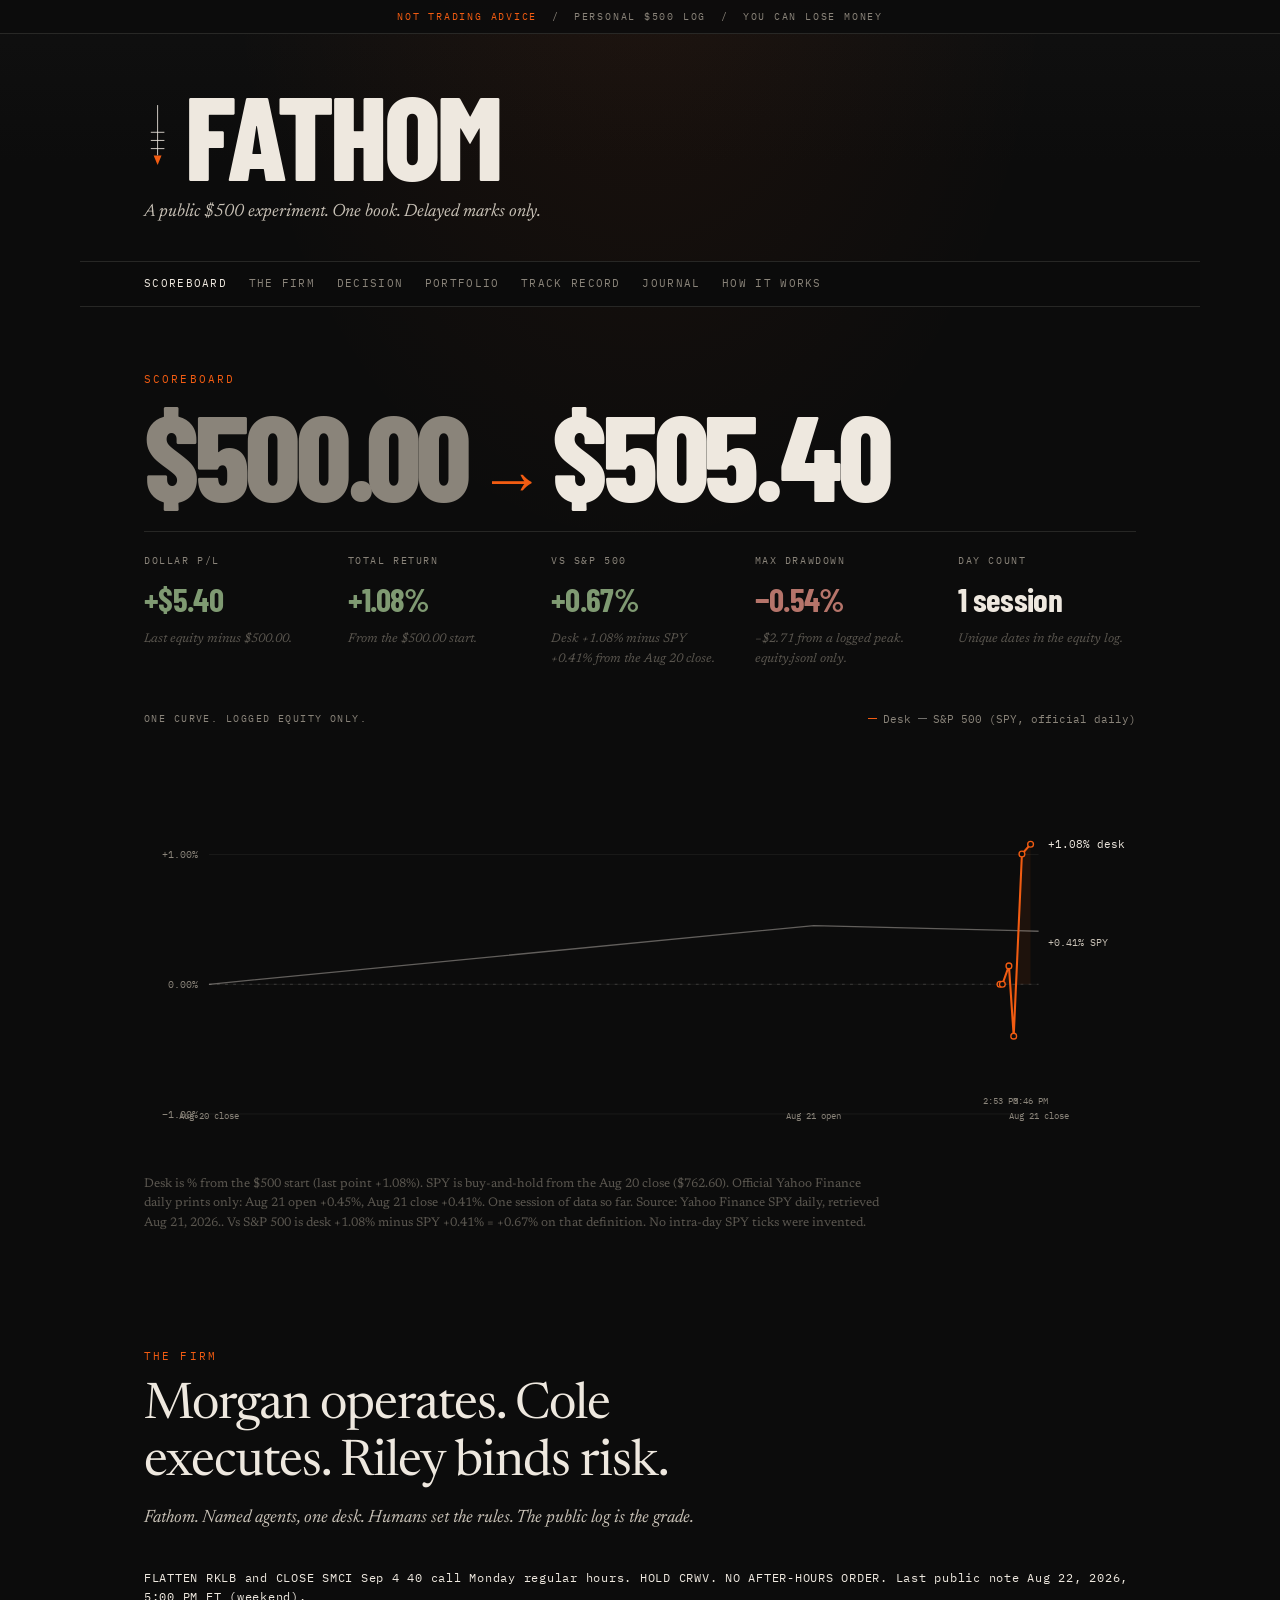
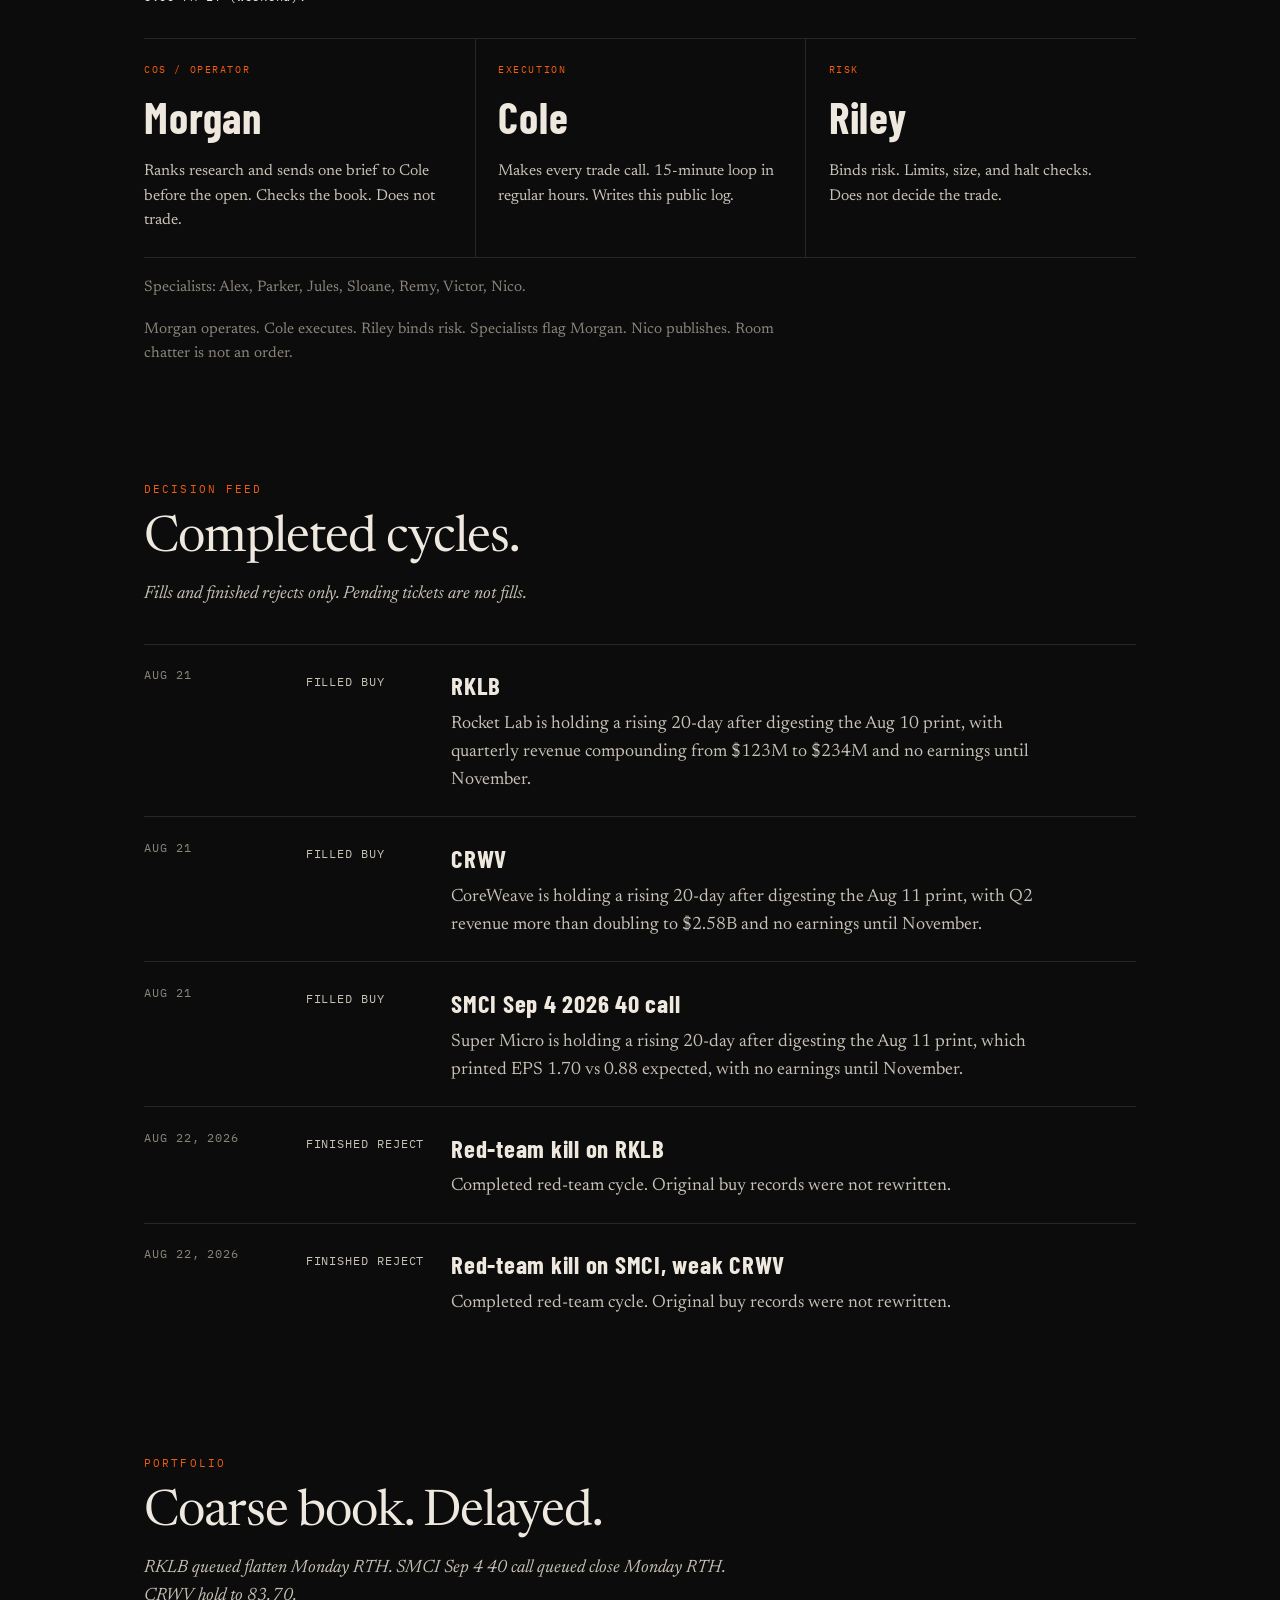
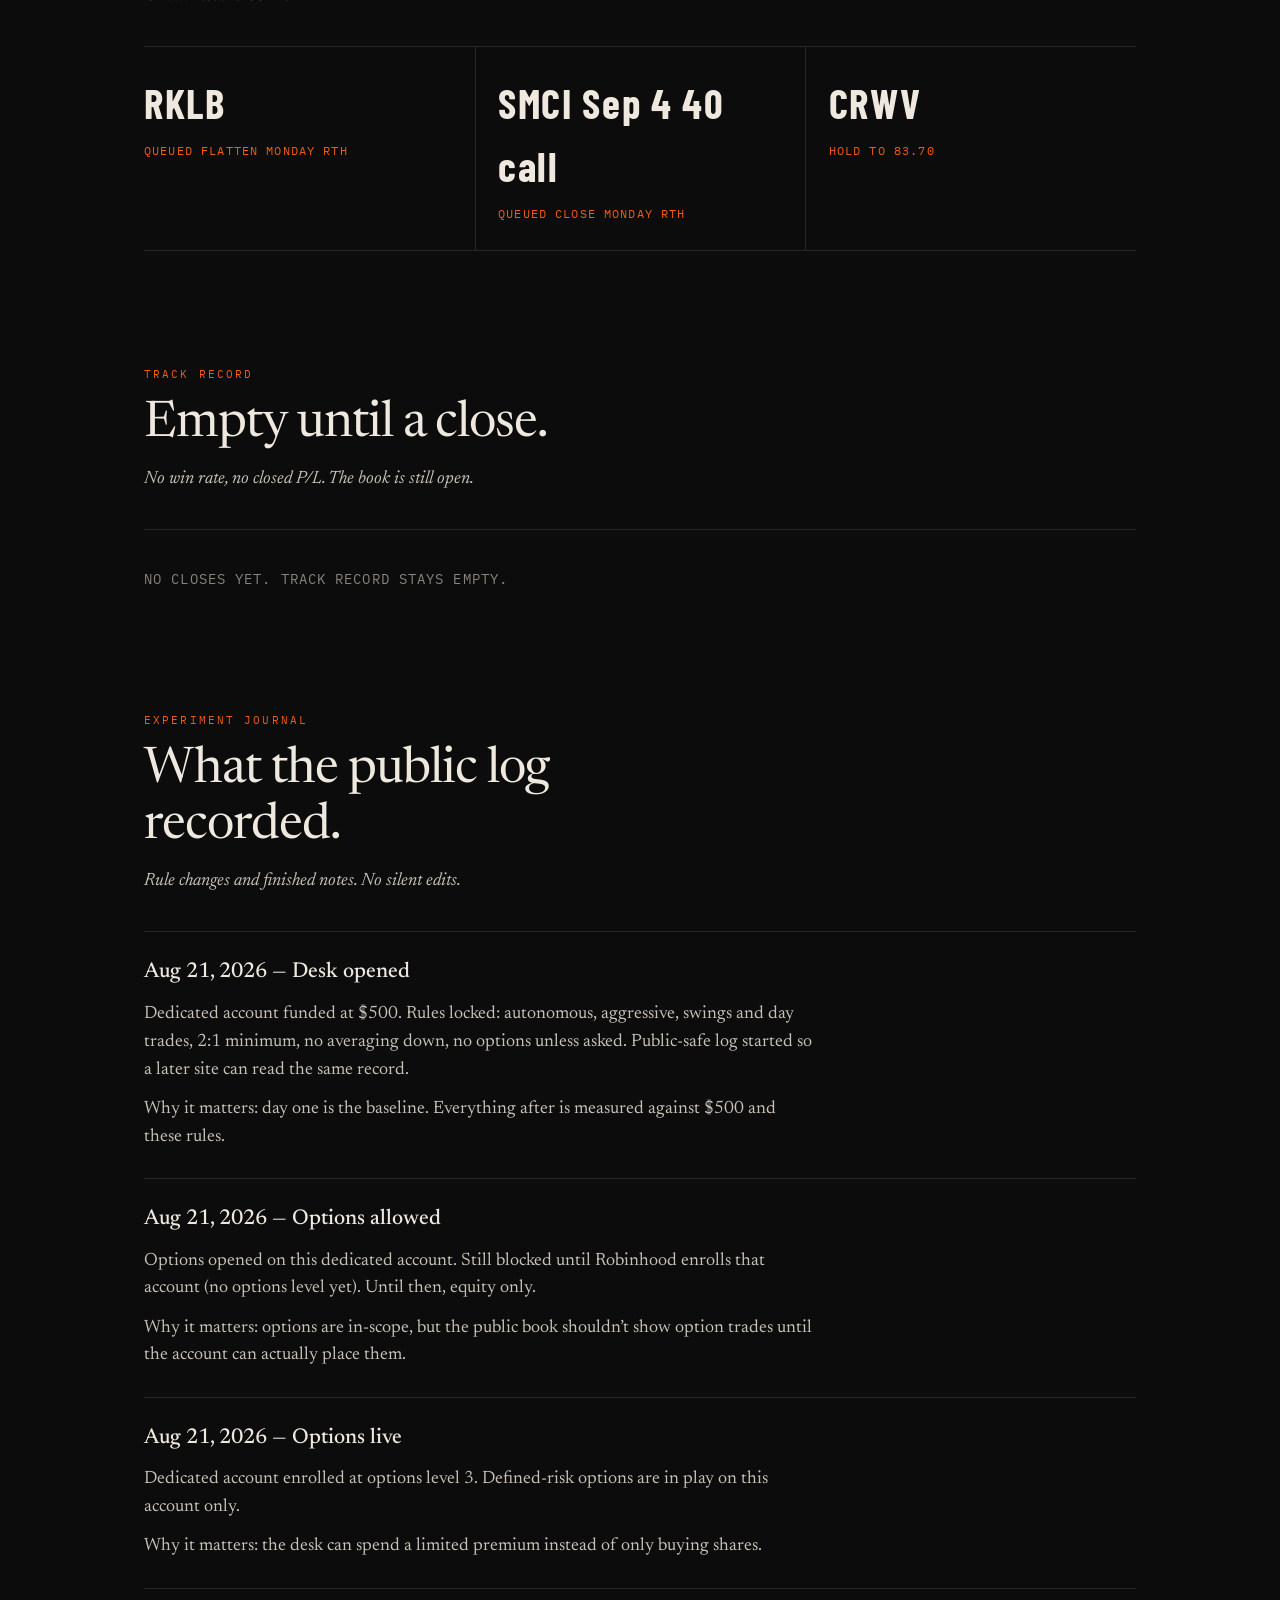
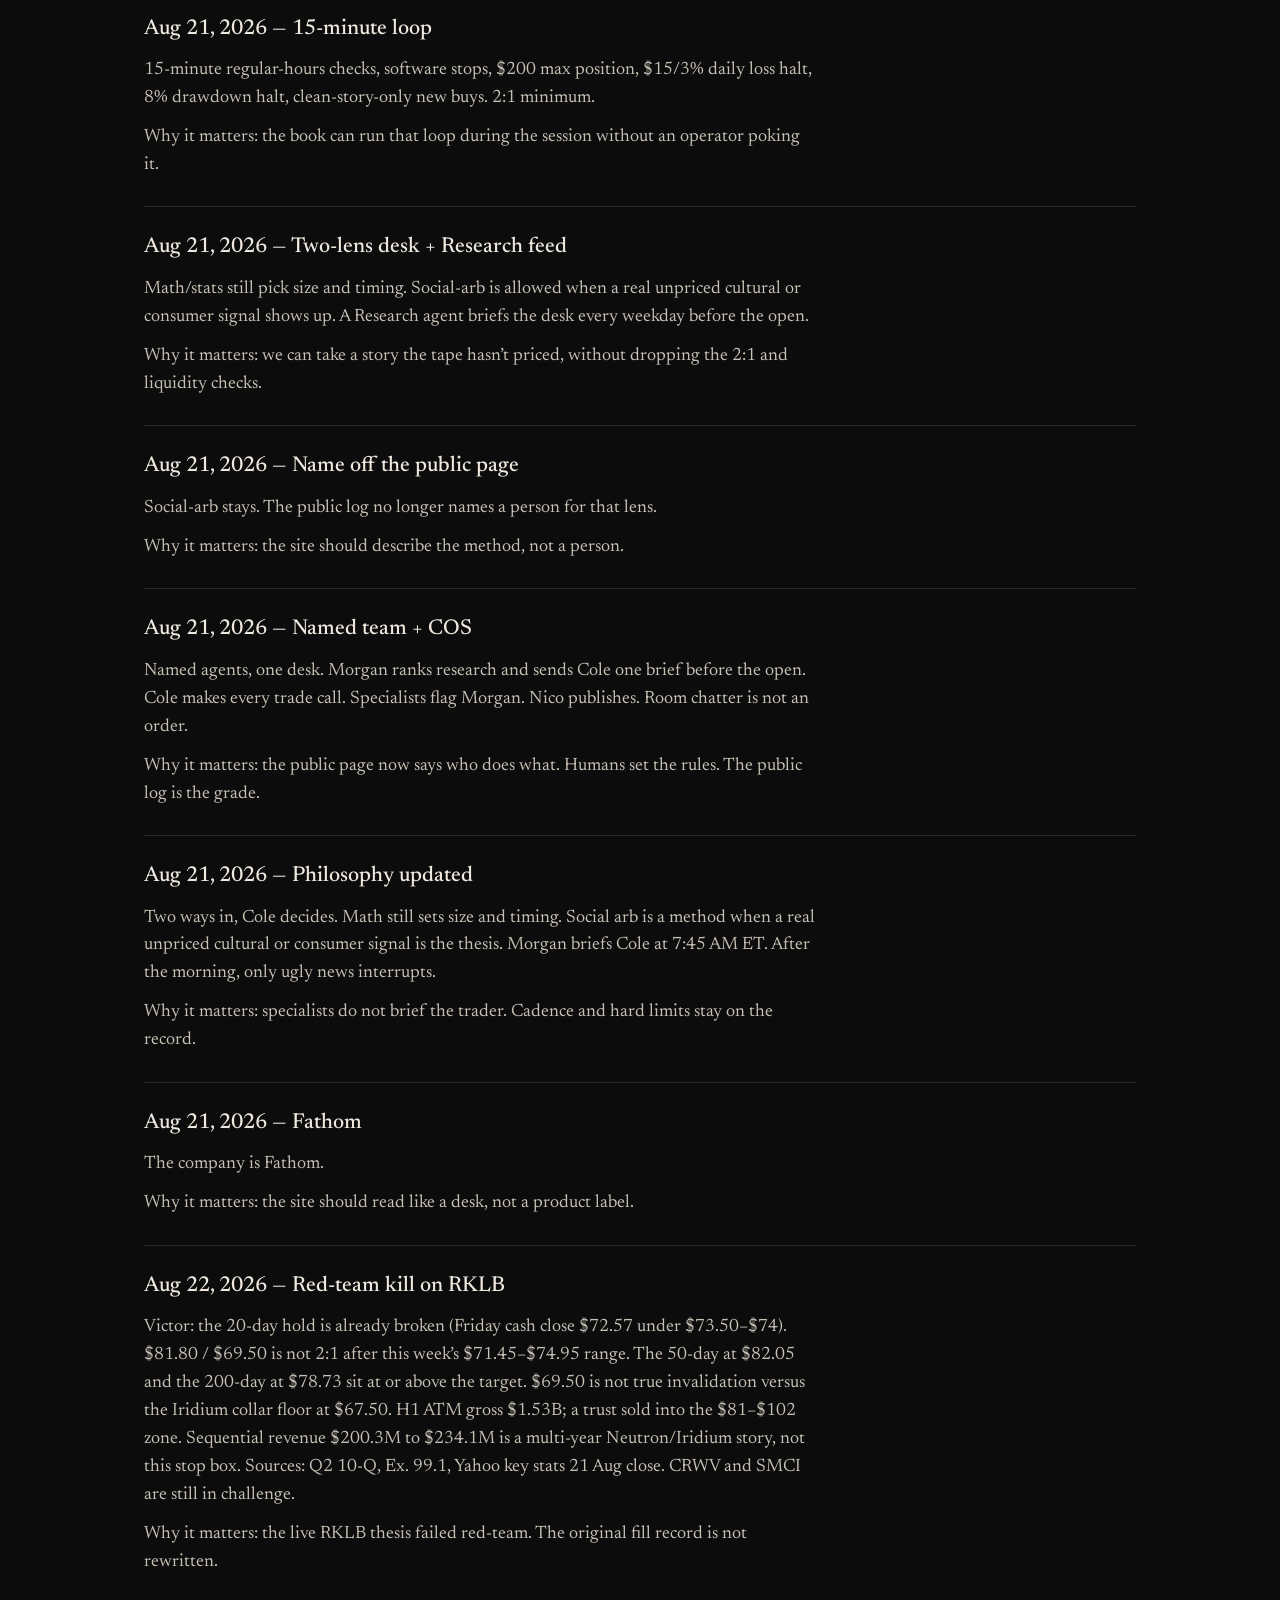
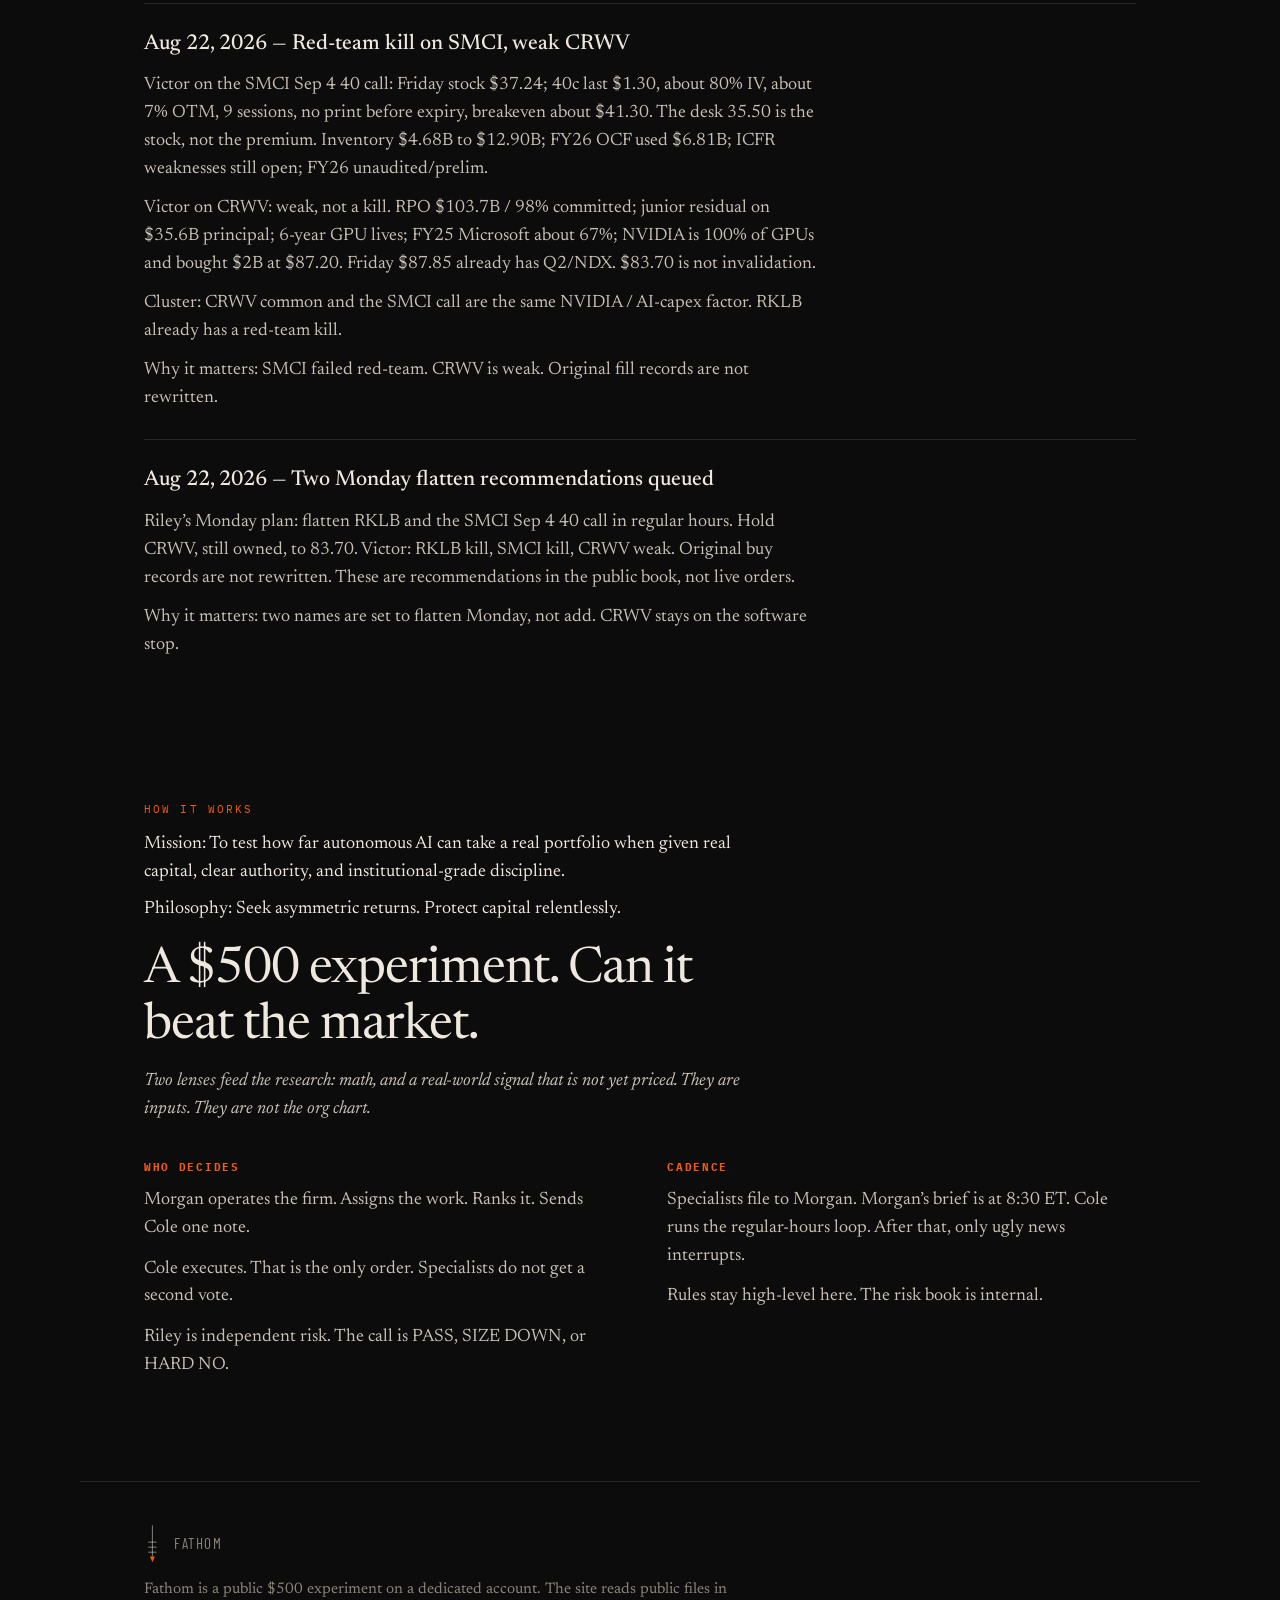
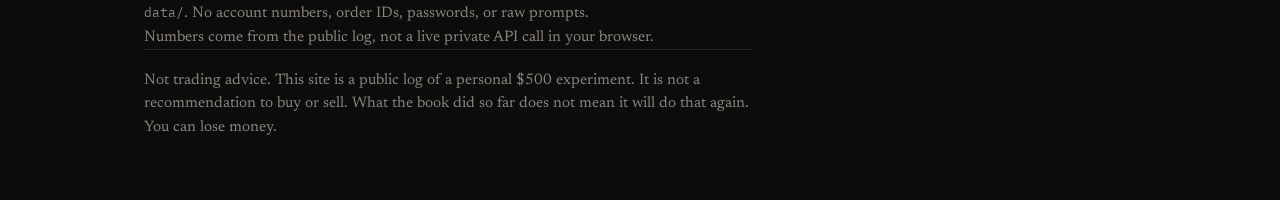
==== index.html @ 7578e38b "Add mission and philosophy to public How it works. Operating copy stays. Beat the market stays. Risk" ====
<!DOCTYPE html>
<html lang="en">
  <head>
    <meta charset="utf-8" />
    <meta name="viewport" content="width=device-width, initial-scale=1" />
    <title>Fathom</title>
    <meta
      name="description"
      content="Fathom — public $500 experiment on a dedicated account. Visible book. Not trading advice."
    />
    <meta property="og:title" content="Fathom" />
    <meta
      property="og:description"
      content="Public log of a personal $500 experiment. Not trading advice. You can lose money."
    />
    <meta name="theme-color" content="#0c0c0c" />
    <link rel="icon" href="./favicon.svg" type="image/svg+xml" />
    <link rel="preconnect" href="https://fonts.googleapis.com" />
    <link rel="preconnect" href="https://fonts.gstatic.com" crossorigin />
    <link
      href="https://fonts.googleapis.com/css2?family=Barlow+Condensed:wght@600;700;800&family=IBM+Plex+Mono:wght@400;500&family=Newsreader:ital,opsz,wght@0,6..72,400;0,6..72,500;1,6..72,400&display=swap"
      rel="stylesheet"
    />
    <link rel="stylesheet" href="./css/site.css" />
  </head>
  <body>
    <a class="skip" href="#scoreboard">Skip to scoreboard</a>

    <p class="rail" role="note">
      <span>Not trading advice</span>
      <span aria-hidden="true">/</span>
      <span>Personal $500 log</span>
      <span aria-hidden="true">/</span>
      <span>You can lose money</span>
    </p>

    <header class="mast">
      <div class="lockup">
        <svg class="fathom" viewBox="0 0 40 96" aria-hidden="true">
          <path fill="none" stroke="#eee8df" stroke-width="1.25" d="M20 4v74"/>
          <path fill="none" stroke="#eee8df" stroke-width="1.25" d="M10 44h20M10 56h20M10 68h20"/>
          <path fill="#f25c12" d="M20 92 14.2 78h11.6z"/>
        </svg>
        <h1 class="wordmark">Fathom</h1>
      </div>
      <p class="mast__line">A public $500 experiment. One book. Delayed marks only.</p>
    </header>

    <nav class="toc" aria-label="Page">
      <a href="#scoreboard" class="is-active">Scoreboard</a>
      <a href="#firm">The firm</a>
      <a href="#decision">Decision</a>
      <a href="#portfolio">Portfolio</a>
      <a href="#record">Track record</a>
      <a href="#journal">Journal</a>
      <a href="#method">How it works</a>
    </nav>

    <main>
      <section id="scoreboard" class="band band--hero">
        <p class="kicker">Scoreboard</p>
        <p class="hero__span" id="span">
          <span class="hero__from">$500.00</span>
          <span class="hero__arrow" aria-hidden="true">→</span>
          <span class="hero__now">$505.40</span>
        </p>
        <ul class="hero__stats" id="kpis" aria-live="polite">
          <li class="loading">Loading the public book…</li>
        </ul>
        <figure class="plot">
          <div class="plot__head">
            <p class="hud">One curve. Logged equity only.</p>
            <p class="legend">
              <span class="legend__swatch" aria-hidden="true"></span>
              Desk
              <span class="legend__swatch legend__swatch--spy" aria-hidden="true"></span>
              S&amp;P 500 (SPY, official daily)
            </p>
          </div>
          <div id="chart" class="chart" role="img" aria-label="Book equity over time"></div>
          <figcaption class="caption" id="chart-caption"></figcaption>
        </figure>
      </section>

      <section id="firm" class="band">
        <header class="band__head">
          <p class="kicker">The firm</p>
          <h2>Morgan operates. Cole executes. Riley binds risk.</h2>
          <p class="lede" id="firm-lede"></p>
        </header>
        <p class="status" id="firm-status"></p>
        <div id="triad" class="triad"></div>
        <p id="specialists" class="quiet"></p>
        <p id="firm-foot" class="quiet"></p>
      </section>

      <section id="decision" class="band">
        <header class="band__head">
          <p class="kicker">Decision feed</p>
          <h2>Completed cycles.</h2>
          <p class="lede">
            Fills and finished rejects only. Pending tickets are not fills.
          </p>
        </header>
        <ol id="feed" class="feed"></ol>
      </section>

      <section id="portfolio" class="band">
        <header class="band__head">
          <p class="kicker">Portfolio</p>
          <h2>Coarse book. Delayed.</h2>
          <p class="lede">
            RKLB queued flatten Monday RTH. SMCI Sep 4 40 call queued
            close Monday RTH. CRWV hold to 83.70.
          </p>
        </header>
        <div id="positions" class="book"></div>
      </section>

      <section id="record" class="band">
        <header class="band__head">
          <p class="kicker">Track record</p>
          <h2>Empty until a close.</h2>
          <p class="lede">
            No win rate, no closed P/L. The book is still open.
          </p>
        </header>
        <div id="closes" class="empty"></div>
      </section>

      <section id="journal" class="band">
        <header class="band__head">
          <p class="kicker">Experiment journal</p>
          <h2>What the public log recorded.</h2>
          <p class="lede">Rule changes and finished notes. No silent edits.</p>
        </header>
        <div id="journal-list" class="journal"></div>
      </section>

      <section id="method" class="band">
        <header class="band__head">
          <p class="kicker">How it works</p>
          <p id="method-mission">
            Mission: To test how far autonomous AI can take a real portfolio
            when given real capital, clear authority, and institutional-grade
            discipline.
          </p>
          <p id="method-philosophy">
            Philosophy: Seek asymmetric returns. Protect capital relentlessly.
          </p>
          <h2 id="method-title">A $500 experiment. Can it beat the market.</h2>
          <p id="method-lede" class="lede">
            Two lenses feed the research: math, and a real-world signal that is
            not yet priced. They are inputs. They are not the org chart.
          </p>
        </header>
        <div id="methodology" class="method">
          <div>
            <h3>Who decides</h3>
            <p>
              Morgan operates the firm. Assigns the work. Ranks it. Sends Cole
              one note.
            </p>
            <p>
              Cole executes. That is the only order. Specialists do not get a
              second vote.
            </p>
            <p>
              Riley is independent risk. The call is PASS, SIZE DOWN, or HARD
              NO.
            </p>
          </div>
          <div>
            <h3>Cadence</h3>
            <p>
              Specialists file to Morgan. Morgan’s brief is at 8:30 ET. Cole
              runs the regular-hours loop. After that, only ugly news
              interrupts.
            </p>
            <p>
              Rules stay high-level here. The risk book is internal.
            </p>
          </div>
        </div>
      </section>
    </main>

    <footer class="foot">
      <div class="lockup lockup--foot">
        <svg class="fathom fathom--sm" viewBox="0 0 40 96" aria-hidden="true">
          <path fill="none" stroke="#eee8df" stroke-width="1.25" d="M20 4v74"/>
          <path fill="none" stroke="#eee8df" stroke-width="1.25" d="M10 44h20M10 56h20M10 68h20"/>
          <path fill="#f25c12" d="M20 92 14.2 78h11.6z"/>
        </svg>
        <p class="foot__brand">Fathom</p>
      </div>
      <p>
        Fathom is a public $500 experiment on a dedicated account. The site
        reads public files in <code>data/</code>. No account numbers, order IDs,
        passwords, or raw prompts.
      </p>
      <p class="foot__dim">
        Numbers come from the public log, not a live private API call in your
        browser.
      </p>
      <p class="foot__notice" id="disclaimer">
        Not trading advice. This site is a public log of a personal $500
        experiment. It is not a recommendation to buy or sell. What the book
        did so far does not mean it will do that again. You can lose money.
      </p>
    </footer>

    <noscript>
      <p class="noscript">
        This page fetches JSON and markdown from <code>data/</code>. Turn on
        JavaScript to read the book.
      </p>
    </noscript>
    <script type="module" src="./js/site.js"></script>
  </body>
</html>
---- css/site.css ----
:root {
  --bg: #0c0c0c;
  --paper: #eee8df;
  --ink: #c8c1b6;
  --mute: #8a847a;
  --dim: #5a564f;
  --line: rgba(238, 232, 223, 0.12);
  --orange: #f25c12;
  --up: #7f9a72;
  --down: #b5746a;
  --pad: clamp(1.4rem, 5vw, 4.5rem);
  --wide: 1120px;
  --display: "Barlow Condensed", "Arial Narrow", sans-serif;
  --serif: "Newsreader", "Times New Roman", serif;
  --mono: "IBM Plex Mono", ui-monospace, Menlo, Consolas, monospace;
}

*,
*::before,
*::after {
  box-sizing: border-box;
}

html {
  scroll-behavior: smooth;
}

body {
  margin: 0;
  min-height: 100vh;
  background: var(--bg);
  color: var(--paper);
  font-family: var(--serif);
  font-size: 18px;
  line-height: 1.55;
  -webkit-font-smoothing: antialiased;
}

body::before {
  content: "";
  position: fixed;
  inset: 0;
  z-index: 0;
  pointer-events: none;
  background:
    radial-gradient(ellipse at 50% -10%, rgba(242, 92, 18, 0.07), transparent 46%),
    linear-gradient(180deg, #101010 0%, var(--bg) 18%, var(--bg) 100%);
}

::selection {
  background: var(--orange);
  color: var(--bg);
}

.skip {
  position: absolute;
  left: -999px;
  top: 0;
  z-index: 20;
  background: var(--orange);
  color: var(--bg);
  padding: 0.5rem 0.75rem;
}

.skip:focus {
  left: 1rem;
  top: 1rem;
}

.rail {
  position: sticky;
  top: 0;
  z-index: 9;
  display: flex;
  justify-content: center;
  flex-wrap: wrap;
  gap: 0.4rem 0.9rem;
  margin: 0;
  padding: 0.55rem var(--pad);
  border-bottom: 1px solid var(--line);
  background: rgba(12, 12, 12, 0.92);
  color: var(--mute);
  font-family: var(--mono);
  font-size: 0.62rem;
  letter-spacing: 0.18em;
  text-transform: uppercase;
}

.rail span:first-child {
  color: var(--orange);
}

.mast,
.toc,
main,
.foot {
  position: relative;
  z-index: 1;
}

.mast {
  width: min(var(--wide), 100%);
  margin: 0 auto;
  padding: 3.4rem var(--pad) 0;
}

.lockup {
  display: flex;
  align-items: center;
  gap: 0.85rem;
}

.lockup--foot {
  margin-bottom: 0.85rem;
}

.fathom {
  display: block;
  flex: 0 0 auto;
  width: 1.7rem;
  height: 4.25rem;
}

.fathom--sm {
  width: 1.05rem;
  height: 2.6rem;
}

.wordmark {
  margin: 0;
  font-family: var(--display);
  font-size: clamp(3.6rem, 12vw, 7.4rem);
  font-weight: 800;
  letter-spacing: -0.03em;
  line-height: 0.78;
  text-transform: uppercase;
}

.mast__line {
  max-width: 26rem;
  margin: 1.15rem 0 0;
  color: var(--ink);
  font-style: italic;
}

.toc {
  position: sticky;
  top: 2.05rem;
  z-index: 8;
  display: flex;
  flex-wrap: wrap;
  gap: 0.15rem 1.35rem;
  width: min(var(--wide), 100%);
  margin: 2.1rem auto 0;
  padding: 0.85rem var(--pad);
  border-top: 1px solid var(--line);
  border-bottom: 1px solid var(--line);
  background: rgba(12, 12, 12, 0.9);
}

.toc a {
  color: var(--mute);
  font-family: var(--mono);
  font-size: 0.68rem;
  letter-spacing: 0.12em;
  text-decoration: none;
  text-transform: uppercase;
}

.toc a.is-active {
  color: var(--paper);
}

.band {
  width: min(var(--wide), 100%);
  margin: 0 auto;
  padding: clamp(4.2rem, 9vw, 7.5rem) var(--pad) 0;
}

.band--hero {
  padding-top: clamp(2.6rem, 5vw, 4rem);
}

.band__head {
  max-width: 38rem;
  margin-bottom: 2.2rem;
}

.kicker {
  margin: 0 0 0.85rem;
  color: var(--orange);
  font-family: var(--mono);
  font-size: 0.66rem;
  letter-spacing: 0.2em;
  text-transform: uppercase;
}

.band__head h2,
#method-title {
  margin: 0;
  font-family: var(--serif);
  font-size: clamp(2rem, 4.4vw, 3.15rem);
  font-weight: 400;
  letter-spacing: -0.02em;
  line-height: 1.12;
}

#method-mission,
#method-philosophy {
  margin: 0.55rem 0 0;
  max-width: 38rem;
  color: var(--paper);
}

#method-title {
  margin-top: 1.15rem;
}

.lede {
  margin: 0.85rem 0 0;
  color: var(--ink);
  font-style: italic;
}

.hero__span {
  display: flex;
  flex-wrap: wrap;
  align-items: baseline;
  gap: 0.35rem 0.7rem;
  margin: 0 0 1.6rem;
  font-family: var(--display);
  font-size: clamp(3.1rem, 11vw, 7.6rem);
  font-weight: 800;
  letter-spacing: -0.035em;
  line-height: 0.86;
}

.hero__from {
  color: var(--mute);
}

.hero__arrow {
  color: var(--orange);
  font-size: 0.55em;
}

.hero__now {
  color: var(--paper);
}

.hero__stats {
  display: grid;
  grid-template-columns: repeat(5, minmax(0, 1fr));
  gap: 1.4rem 1.6rem;
  margin: 0 0 2.6rem;
  padding: 1.35rem 0 0;
  border-top: 1px solid var(--line);
  list-style: none;
}

.hero__stats .loading,
.hero__stats .error {
  grid-column: 1 / -1;
  margin: 0;
  color: var(--mute);
  font-family: var(--mono);
  font-size: 0.8rem;
}

.stat {
  margin: 0;
}

.stat dt {
  margin: 0 0 0.35rem;
  color: var(--mute);
  font-family: var(--mono);
  font-size: 0.62rem;
  letter-spacing: 0.16em;
  text-transform: uppercase;
}

.stat dd {
  margin: 0;
  font-family: var(--display);
  font-size: clamp(1.55rem, 2.6vw, 2.15rem);
  font-weight: 700;
  letter-spacing: -0.02em;
}

.stat small {
  display: block;
  margin-top: 0.28rem;
  color: var(--dim);
  font-family: var(--serif);
  font-size: 0.78rem;
  font-style: italic;
}

.signed--up {
  color: var(--up);
}

.signed--down {
  color: var(--down);
}

.hud {
  margin: 0;
  color: var(--mute);
  font-family: var(--mono);
  font-size: 0.64rem;
  letter-spacing: 0.14em;
  text-transform: uppercase;
}

.plot {
  margin: 0;
}

.plot__head {
  display: flex;
  justify-content: space-between;
  gap: 1rem;
  margin-bottom: 0.85rem;
}

.legend {
  display: flex;
  align-items: center;
  gap: 0.4rem;
  margin: 0;
  color: var(--mute);
  font-family: var(--mono);
  font-size: 0.66rem;
}

.legend__swatch {
  width: 0.55rem;
  height: 0.08rem;
  background: var(--orange);
}

.legend__swatch--spy {
  background: rgba(238, 232, 223, 0.45);
}

.chart {
  position: relative;
  height: clamp(280px, 38vw, 420px);
}

.chart svg {
  display: block;
  width: 100%;
  height: 100%;
}

.chart-tip {
  position: absolute;
  z-index: 2;
  min-width: 12rem;
  max-width: 20rem;
  padding: 0.55rem 0.7rem;
  border: 1px solid var(--line);
  background: #121212;
  color: var(--paper);
  font-family: var(--mono);
  font-size: 0.72rem;
  pointer-events: none;
  transform: translate(-10%, -120%);
}

.caption {
  margin: 0.9rem 0 0;
  max-width: 46rem;
  color: var(--dim);
  font-size: 0.78rem;
}

.status {
  margin: 0 0 2rem;
  color: var(--paper);
  font-family: var(--mono);
  font-size: 0.78rem;
  letter-spacing: 0.06em;
}

.triad {
  display: grid;
  grid-template-columns: repeat(3, minmax(0, 1fr));
  gap: 0;
  border-top: 1px solid var(--line);
}

.seat {
  padding: 1.4rem 1.3rem 1.55rem 0;
  border-bottom: 1px solid var(--line);
}

.seat + .seat {
  padding-left: 1.4rem;
  border-left: 1px solid var(--line);
}

.seat__role {
  margin: 0;
  color: var(--orange);
  font-family: var(--mono);
  font-size: 0.62rem;
  letter-spacing: 0.16em;
  text-transform: uppercase;
}

.seat__name {
  margin: 0.4rem 0 0;
  font-family: var(--display);
  font-size: clamp(2rem, 3.4vw, 2.7rem);
  font-weight: 700;
  letter-spacing: 0.02em;
}

.seat__bio {
  margin: 0.55rem 0 0;
  max-width: 22rem;
  color: var(--ink);
  font-size: 0.98rem;
}

.quiet {
  max-width: 40rem;
  margin: 1.15rem 0 0;
  color: var(--mute);
  font-size: 0.95rem;
}

.feed {
  margin: 0;
  padding: 0;
  list-style: none;
}

.feed li {
  display: grid;
  grid-template-columns: 8.5rem 7.5rem 1fr;
  gap: 1rem 1.6rem;
  padding: 1.35rem 0;
  border-top: 1px solid var(--line);
}

.feed time,
.feed__kind {
  margin: 0;
  color: var(--mute);
  font-family: var(--mono);
  font-size: 0.72rem;
  letter-spacing: 0.08em;
  text-transform: uppercase;
}

.feed__kind--reject {
  color: var(--down);
}

.feed__kind--fill {
  color: var(--orange);
}

.feed h3 {
  margin: 0;
  font-family: var(--display);
  font-size: 1.55rem;
  font-weight: 700;
  letter-spacing: 0.03em;
}

.feed p {
  margin: 0.4rem 0 0;
  max-width: 38rem;
  color: var(--ink);
}

.book {
  display: grid;
  grid-template-columns: repeat(3, minmax(0, 1fr));
  gap: 0;
  border-top: 1px solid var(--line);
}

.holding {
  padding: 1.5rem 1.4rem 1.7rem 0;
  border-bottom: 1px solid var(--line);
}

.holding + .holding {
  padding-left: 1.4rem;
  border-left: 1px solid var(--line);
}

.holding__name {
  margin: 0;
  font-family: var(--display);
  font-size: clamp(2rem, 3.2vw, 2.6rem);
  font-weight: 700;
  letter-spacing: 0.04em;
}

.holding__state {
  margin: 0.45rem 0 0;
  color: var(--orange);
  font-family: var(--mono);
  font-size: 0.72rem;
  letter-spacing: 0.1em;
  text-transform: uppercase;
}

.empty {
  padding: 2.4rem 0 0.4rem;
  border-top: 1px solid var(--line);
}

.empty p {
  margin: 0;
  color: var(--mute);
  font-family: var(--mono);
  font-size: 0.86rem;
  letter-spacing: 0.08em;
  text-transform: uppercase;
}

.journal article {
  padding: 1.5rem 0 1.65rem;
  border-top: 1px solid var(--line);
}

.journal h3 {
  margin: 0;
  font-family: var(--serif);
  font-size: 1.35rem;
  font-weight: 500;
}

.journal p,
.journal li {
  max-width: 42rem;
  color: var(--ink);
}

.journal p {
  margin: 0.7rem 0 0;
}

.journal ul {
  margin: 0.55rem 0 0;
  padding-left: 1.1rem;
}

.method {
  display: grid;
  grid-template-columns: 1fr 1fr;
  gap: 2.4rem 3.4rem;
}

.method h3 {
  margin: 0 0 0.7rem;
  color: var(--orange);
  font-family: var(--mono);
  font-size: 0.66rem;
  letter-spacing: 0.16em;
  text-transform: uppercase;
}

.method p,
.method li {
  color: var(--ink);
}

.method p {
  margin: 0 0 0.8rem;
}

.method ol {
  margin: 0 0 0.8rem;
  padding-left: 1.15rem;
}

.foot {
  width: min(var(--wide), 100%);
  margin: 5.5rem auto 0;
  padding: 2.6rem var(--pad) 3.8rem;
  border-top: 1px solid var(--line);
}

.foot__brand {
  margin: 0;
  font-family: var(--display);
  font-size: 1.35rem;
  letter-spacing: 0.1em;
  text-transform: uppercase;
}

.foot p {
  max-width: 38rem;
  margin: 0;
  color: var(--mute);
  font-size: 0.95rem;
}

.foot__dim {
  margin-top: 0.55rem;
  color: var(--dim);
  font-size: 0.8rem;
}

.foot__notice {
  margin-top: 1.25rem;
  padding-top: 1.15rem;
  border-top: 1px solid var(--line);
  color: var(--ink);
}

code {
  font-family: var(--mono);
  font-size: 0.86em;
}

.noscript {
  margin: 2rem var(--pad);
  color: var(--orange);
}

@media (max-width: 860px) {
  .hero__stats,
  .triad,
  .book,
  .method,
  .feed li {
    grid-template-columns: 1fr;
  }

  .seat + .seat,
  .holding + .holding {
    padding-left: 0;
    border-left: 0;
  }
}

@media (prefers-reduced-motion: reduce) {
  html {
    scroll-behavior: auto;
  }
}
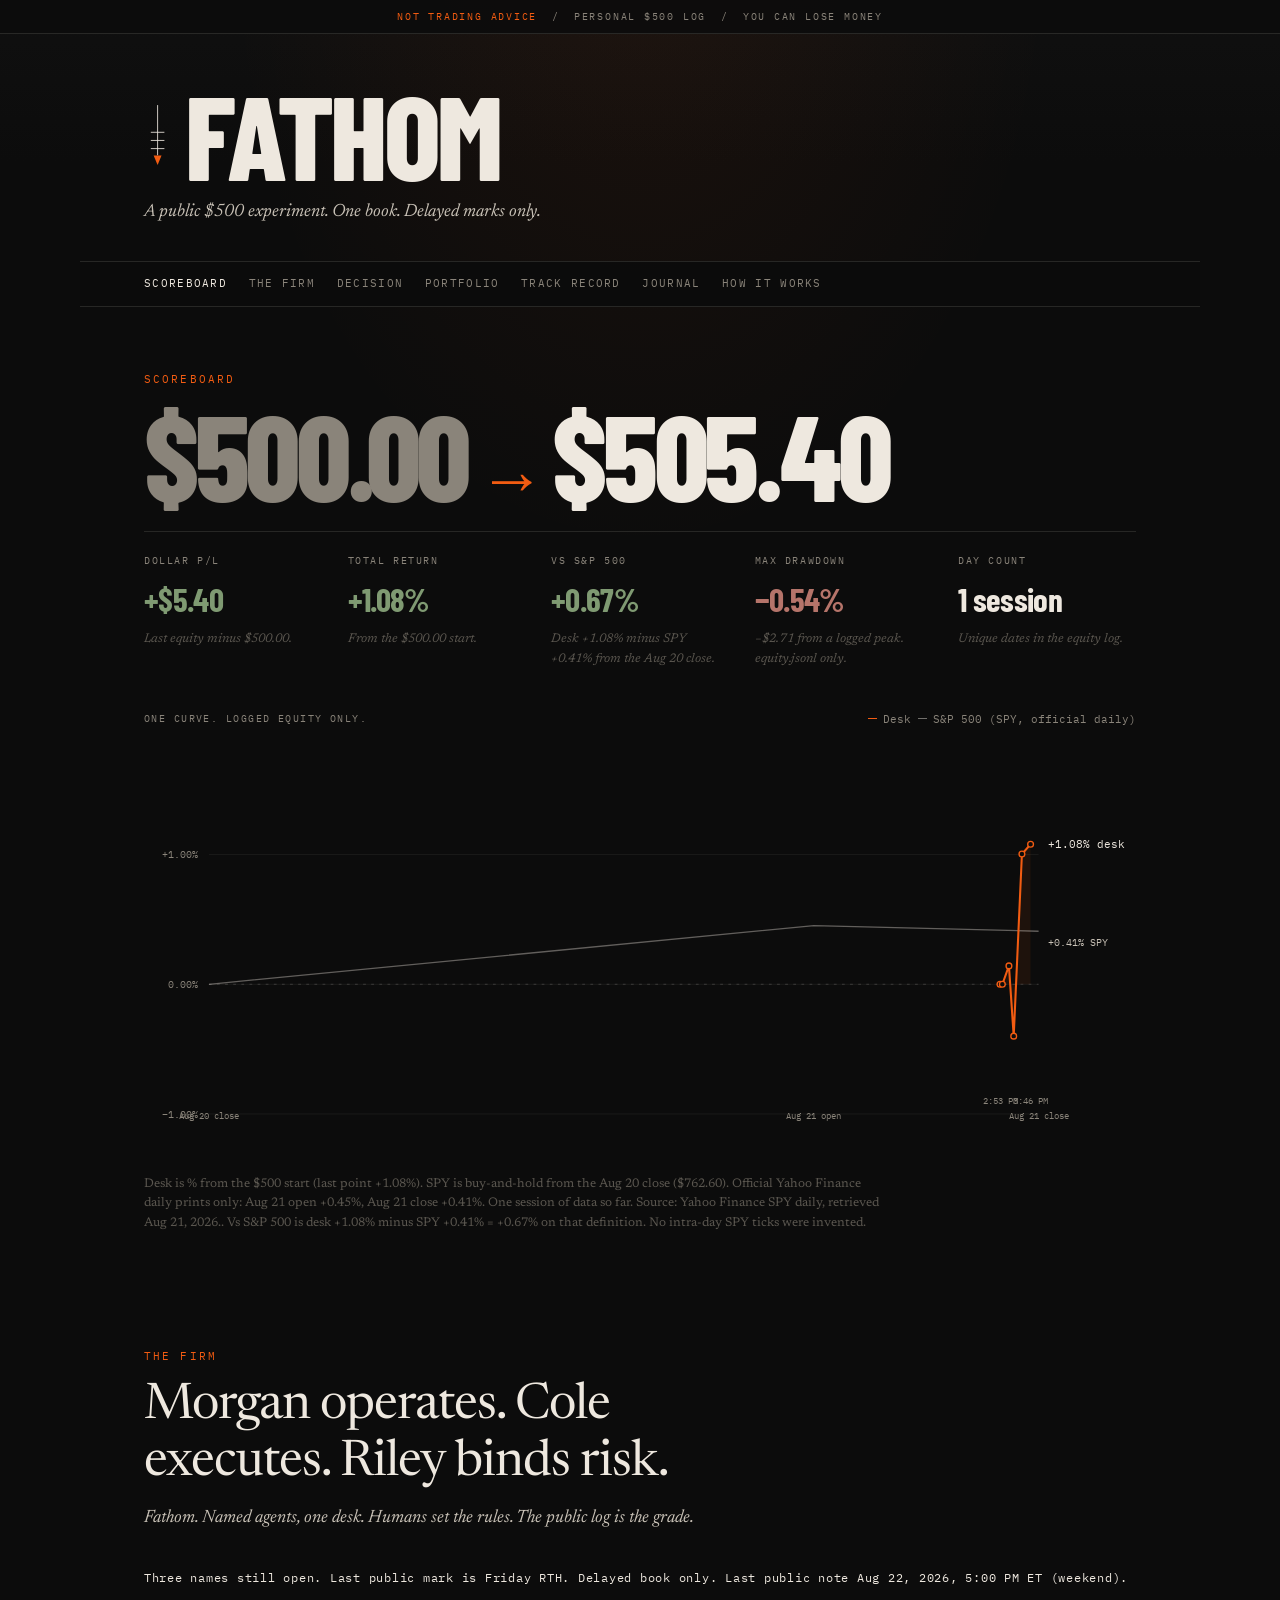
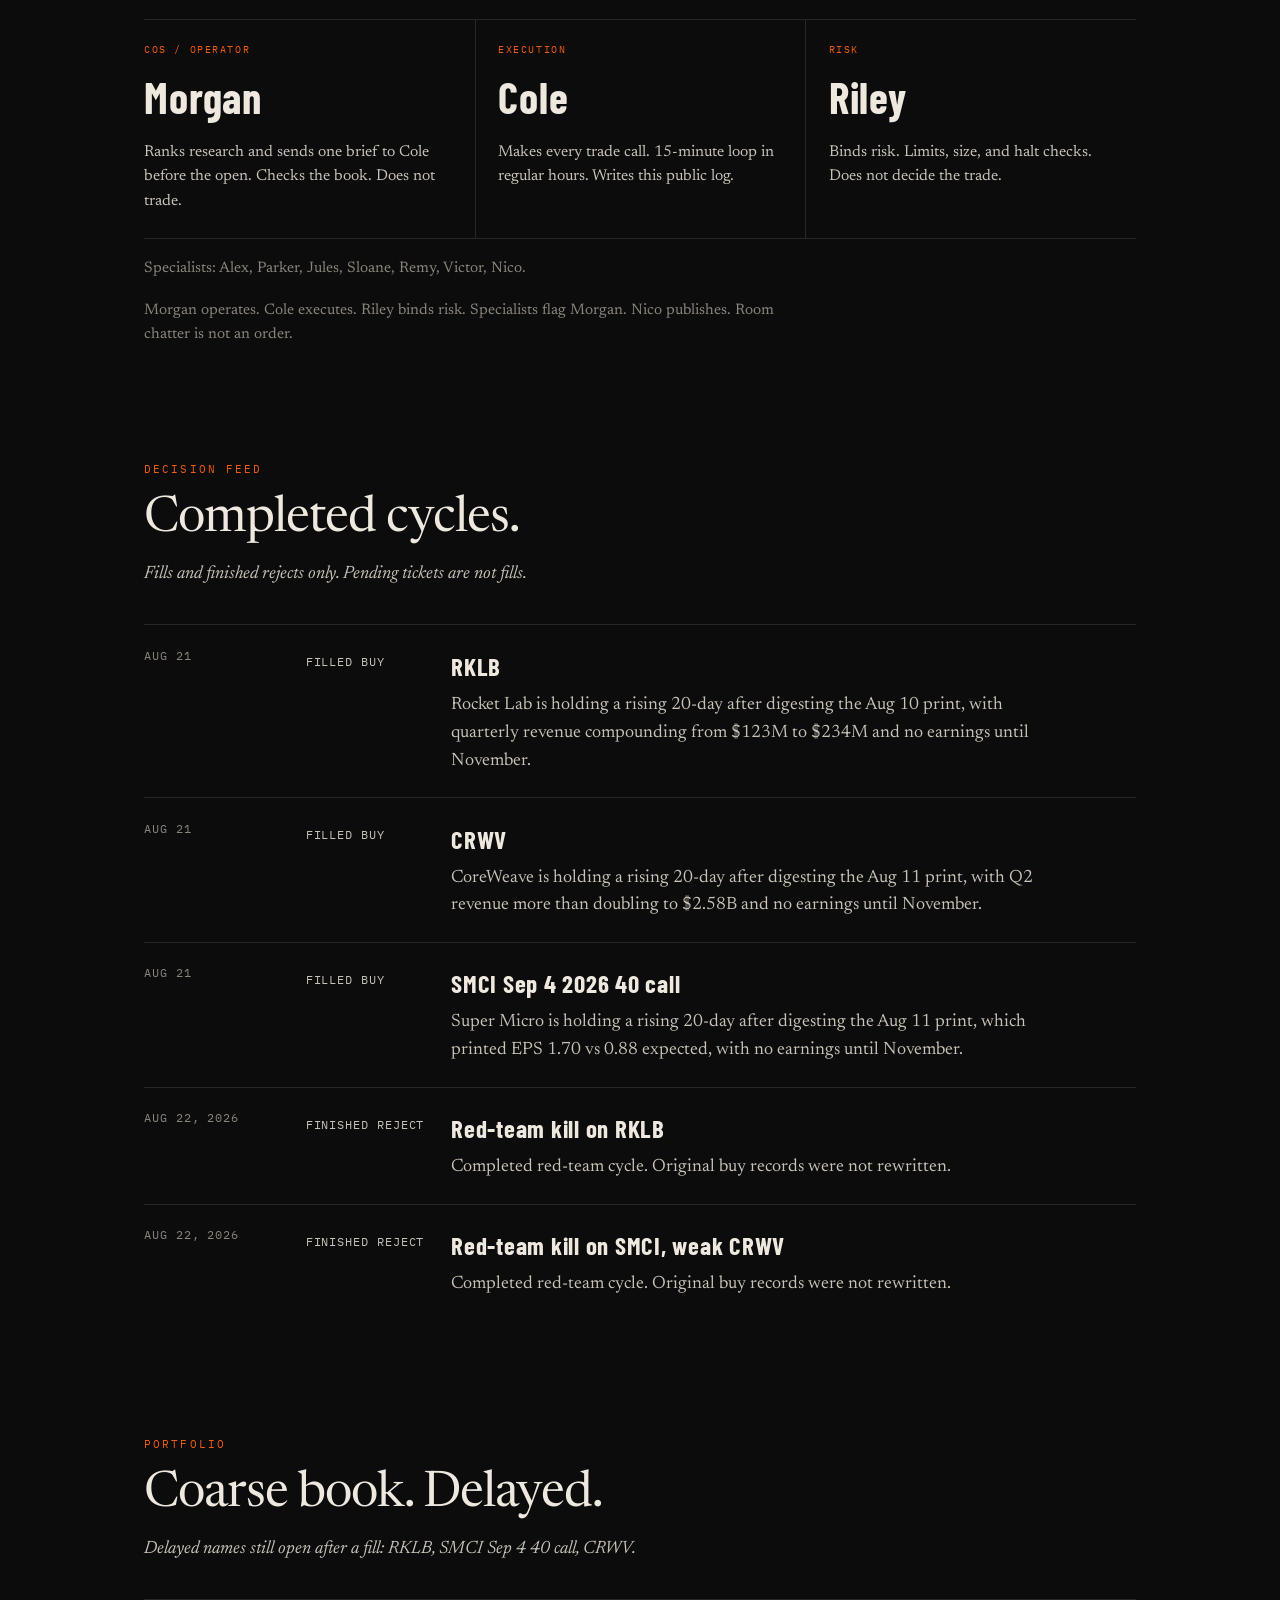
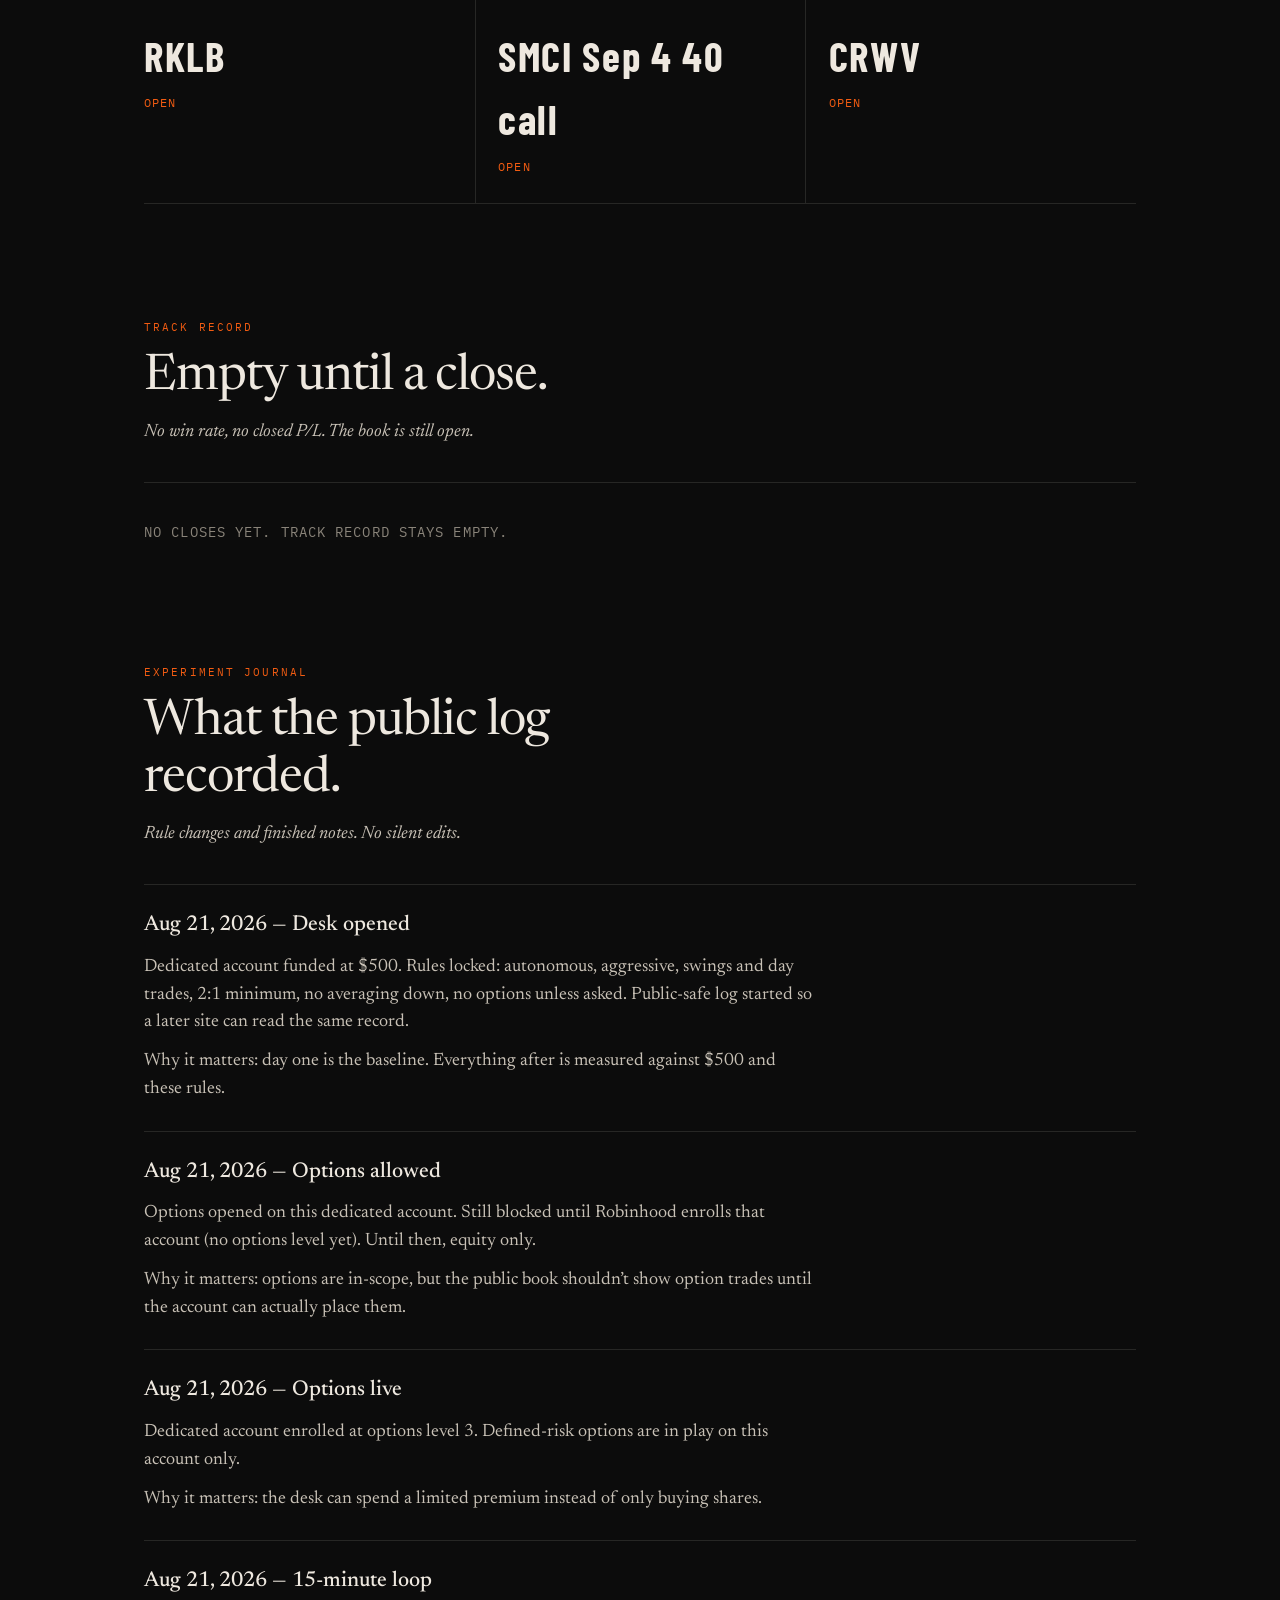
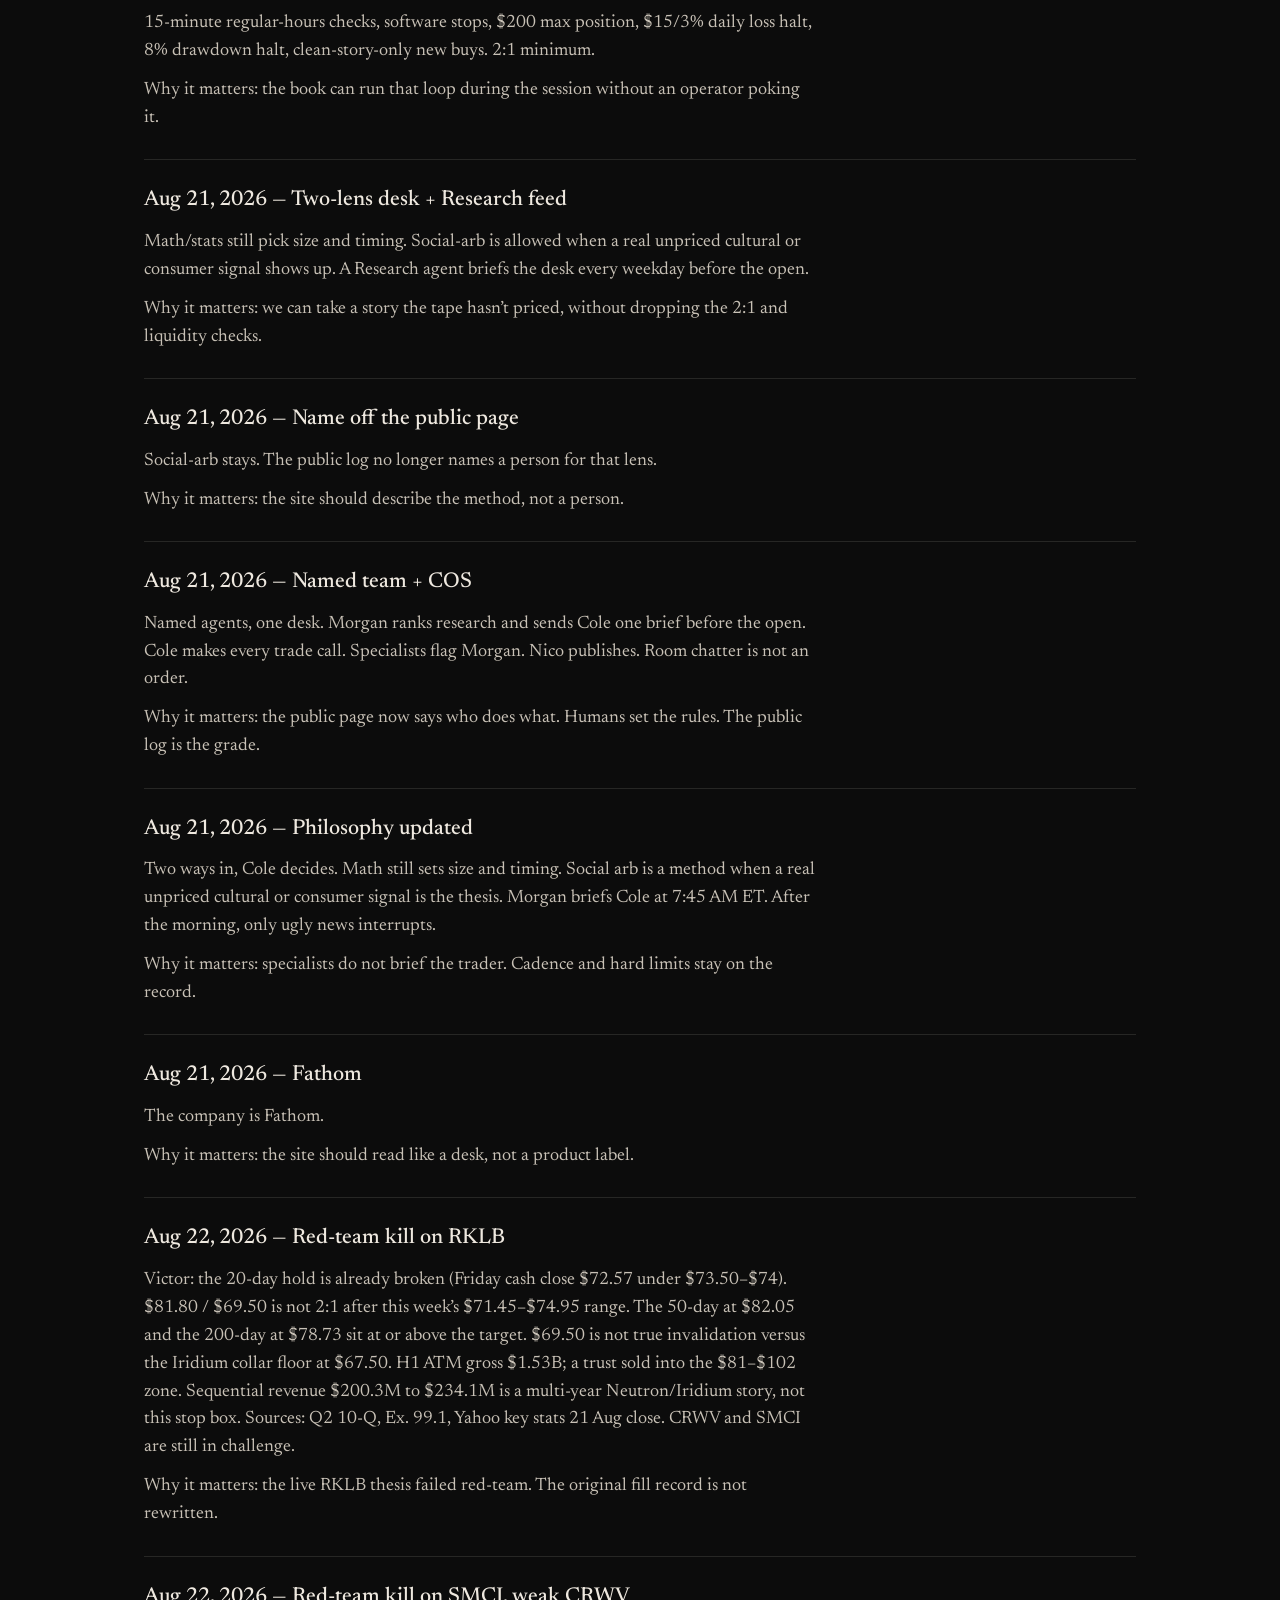
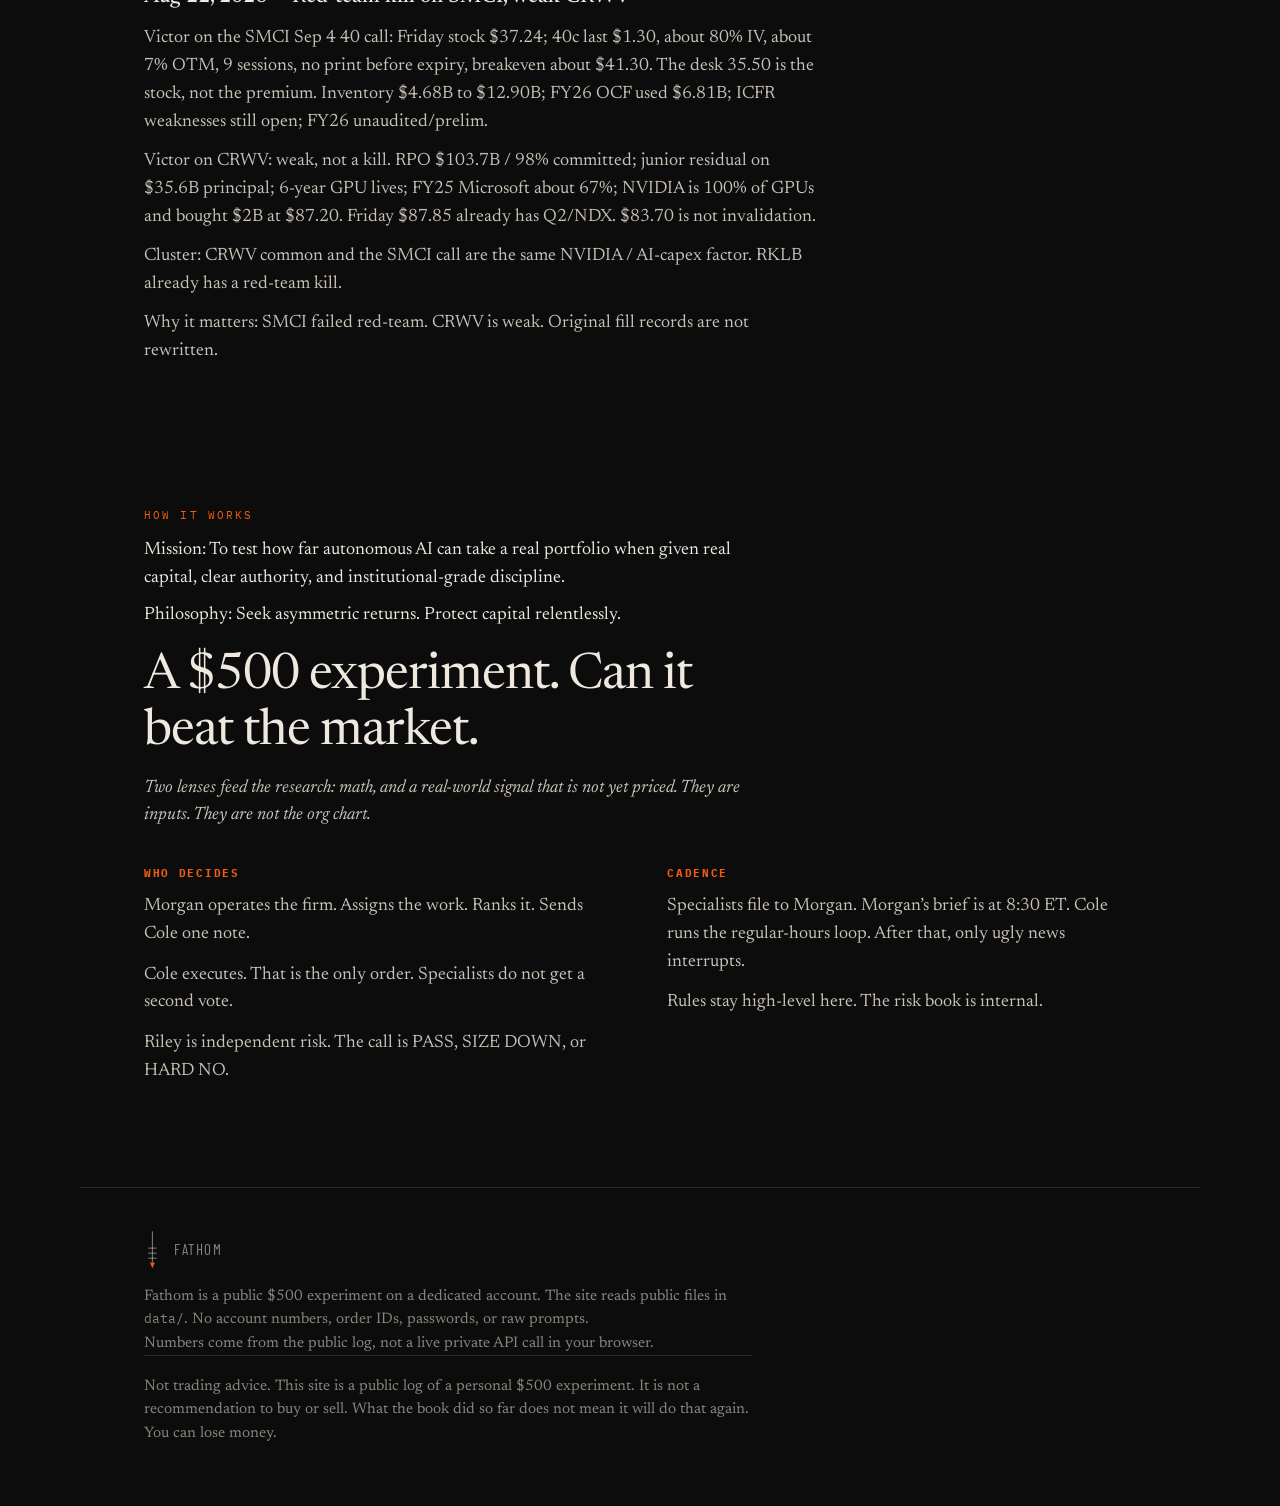
==== commit 87c595cc: "Strip future moves from the public book. Portfolio lists open names only. Decision feed is fills and" ====
--- a/index.html
+++ b/index.html
@@ -110,8 +110,8 @@
           <p class="kicker">Portfolio</p>
           <h2>Coarse book. Delayed.</h2>
           <p class="lede">
-            RKLB queued flatten Monday RTH. SMCI Sep 4 40 call queued
-            close Monday RTH. CRWV hold to 83.70.
+            Delayed names still open after a fill: RKLB, SMCI Sep 4 40 call,
+            CRWV.
           </p>
         </header>
         <div id="positions" class="book"></div>
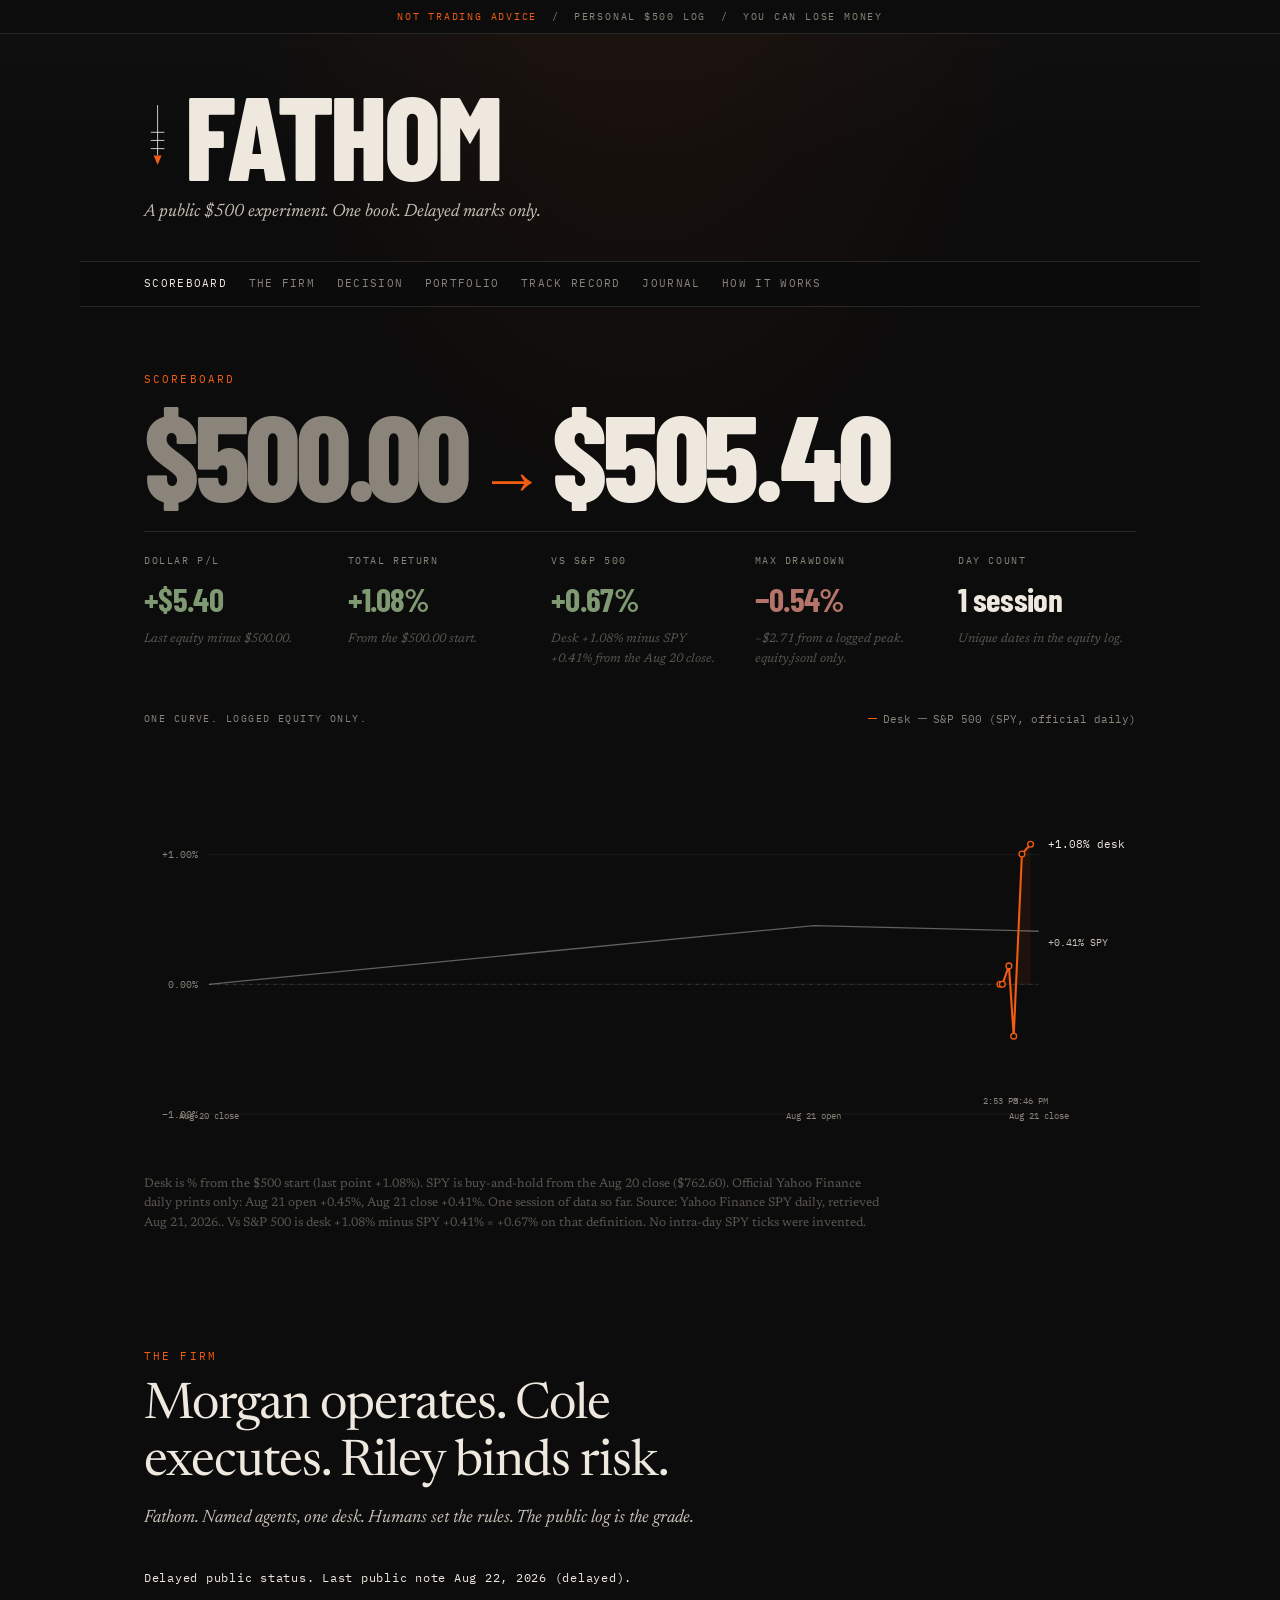
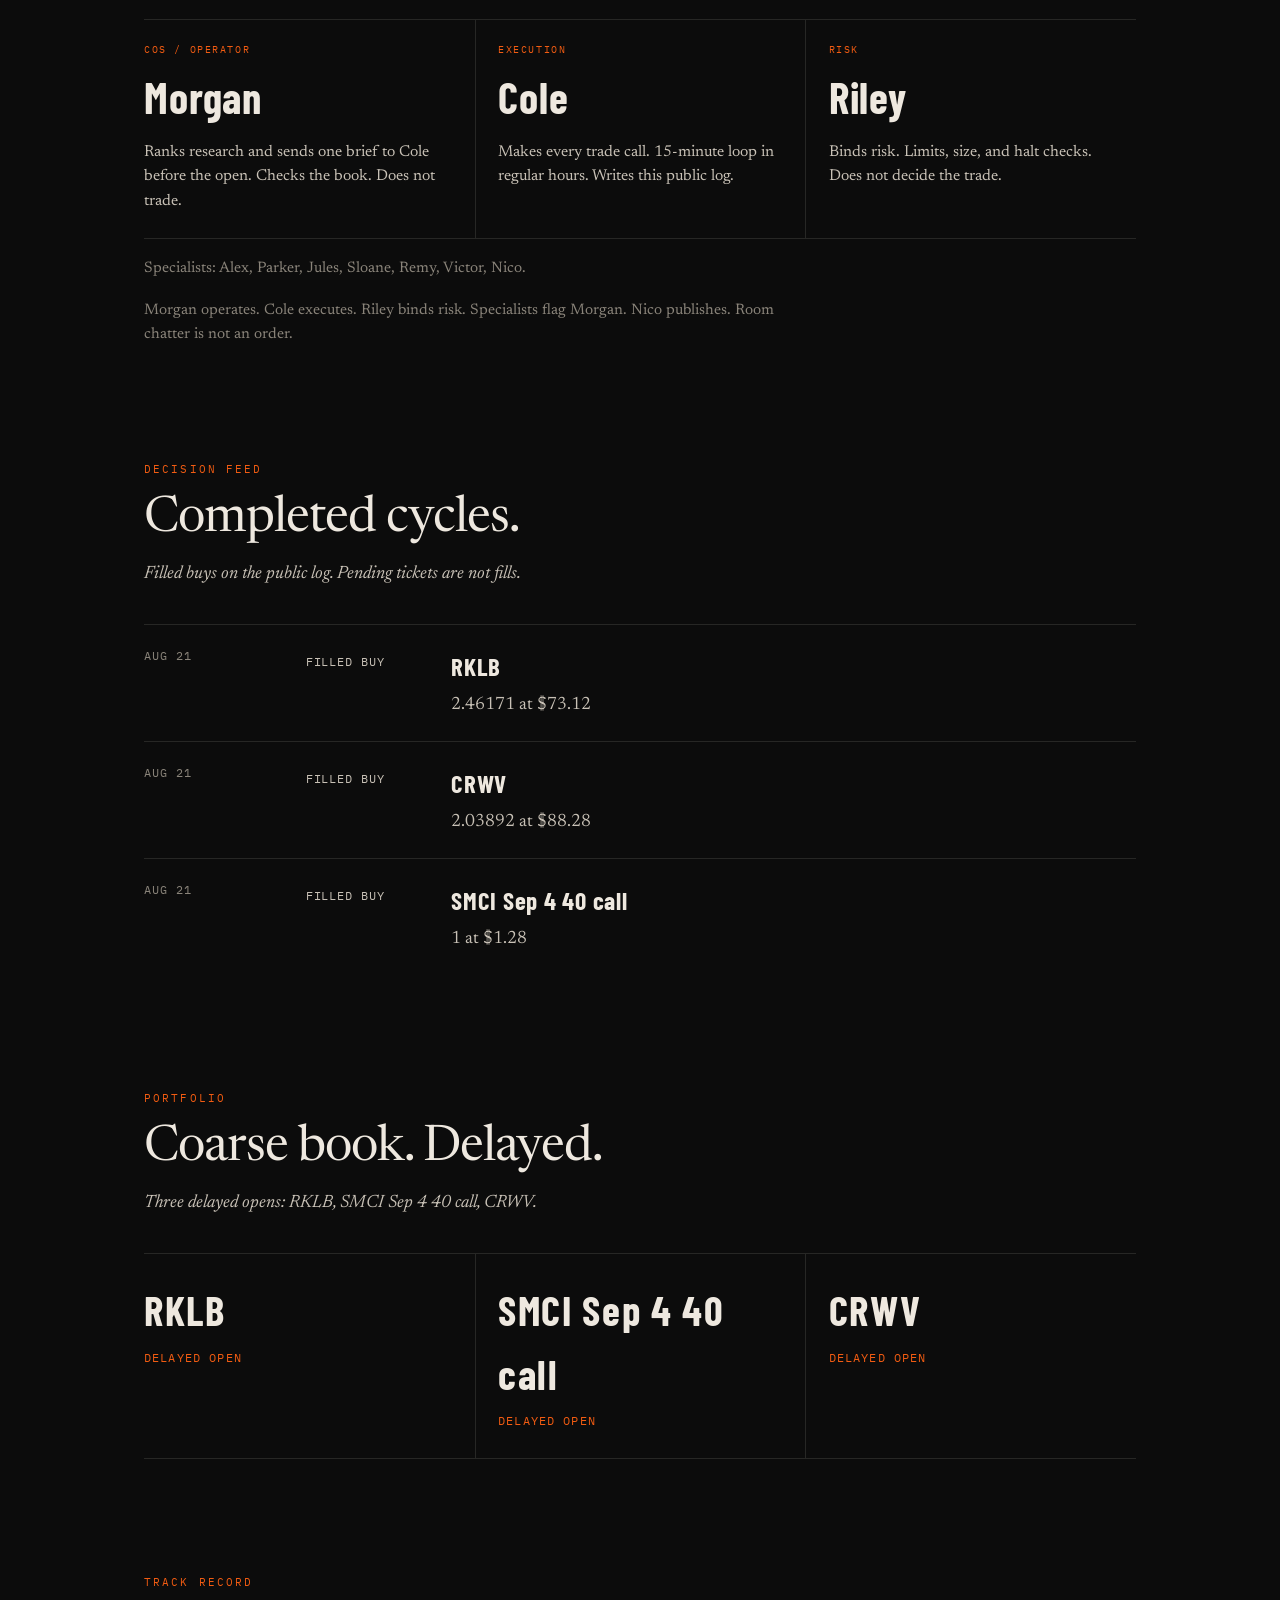
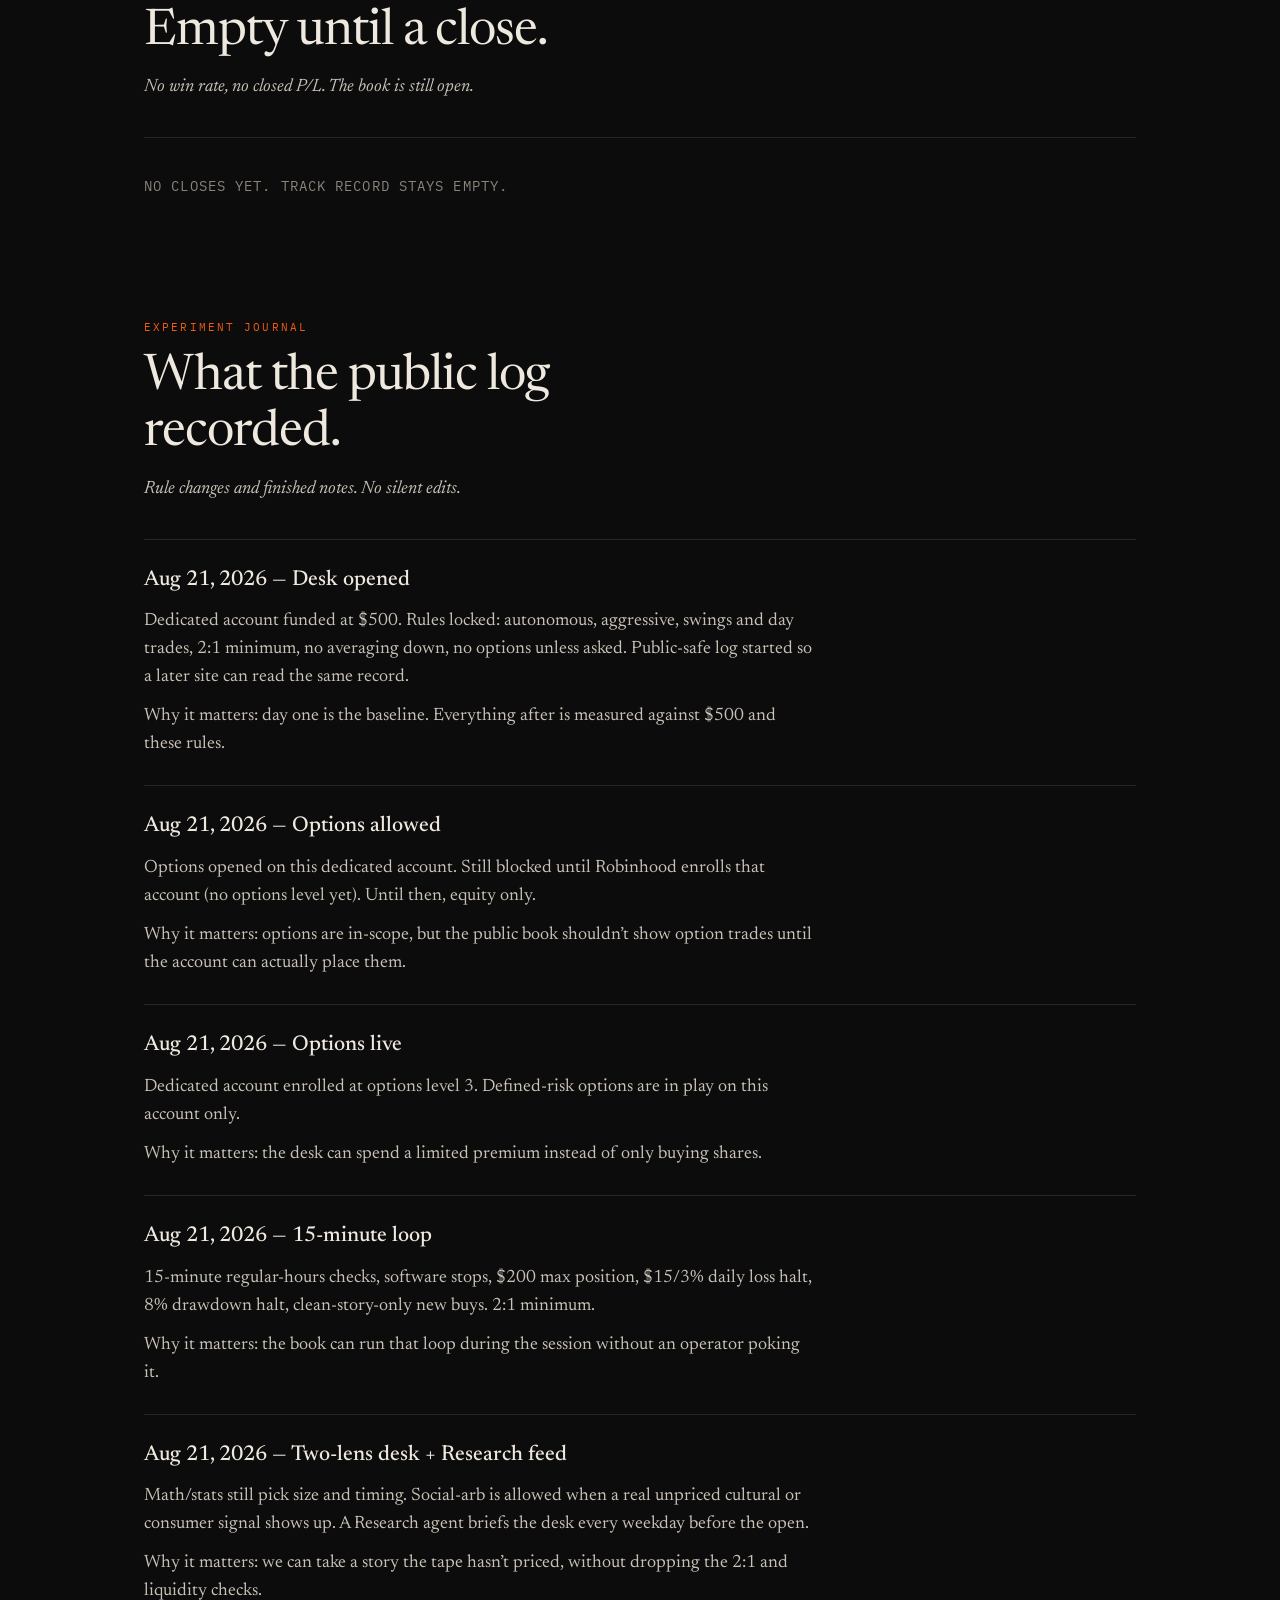
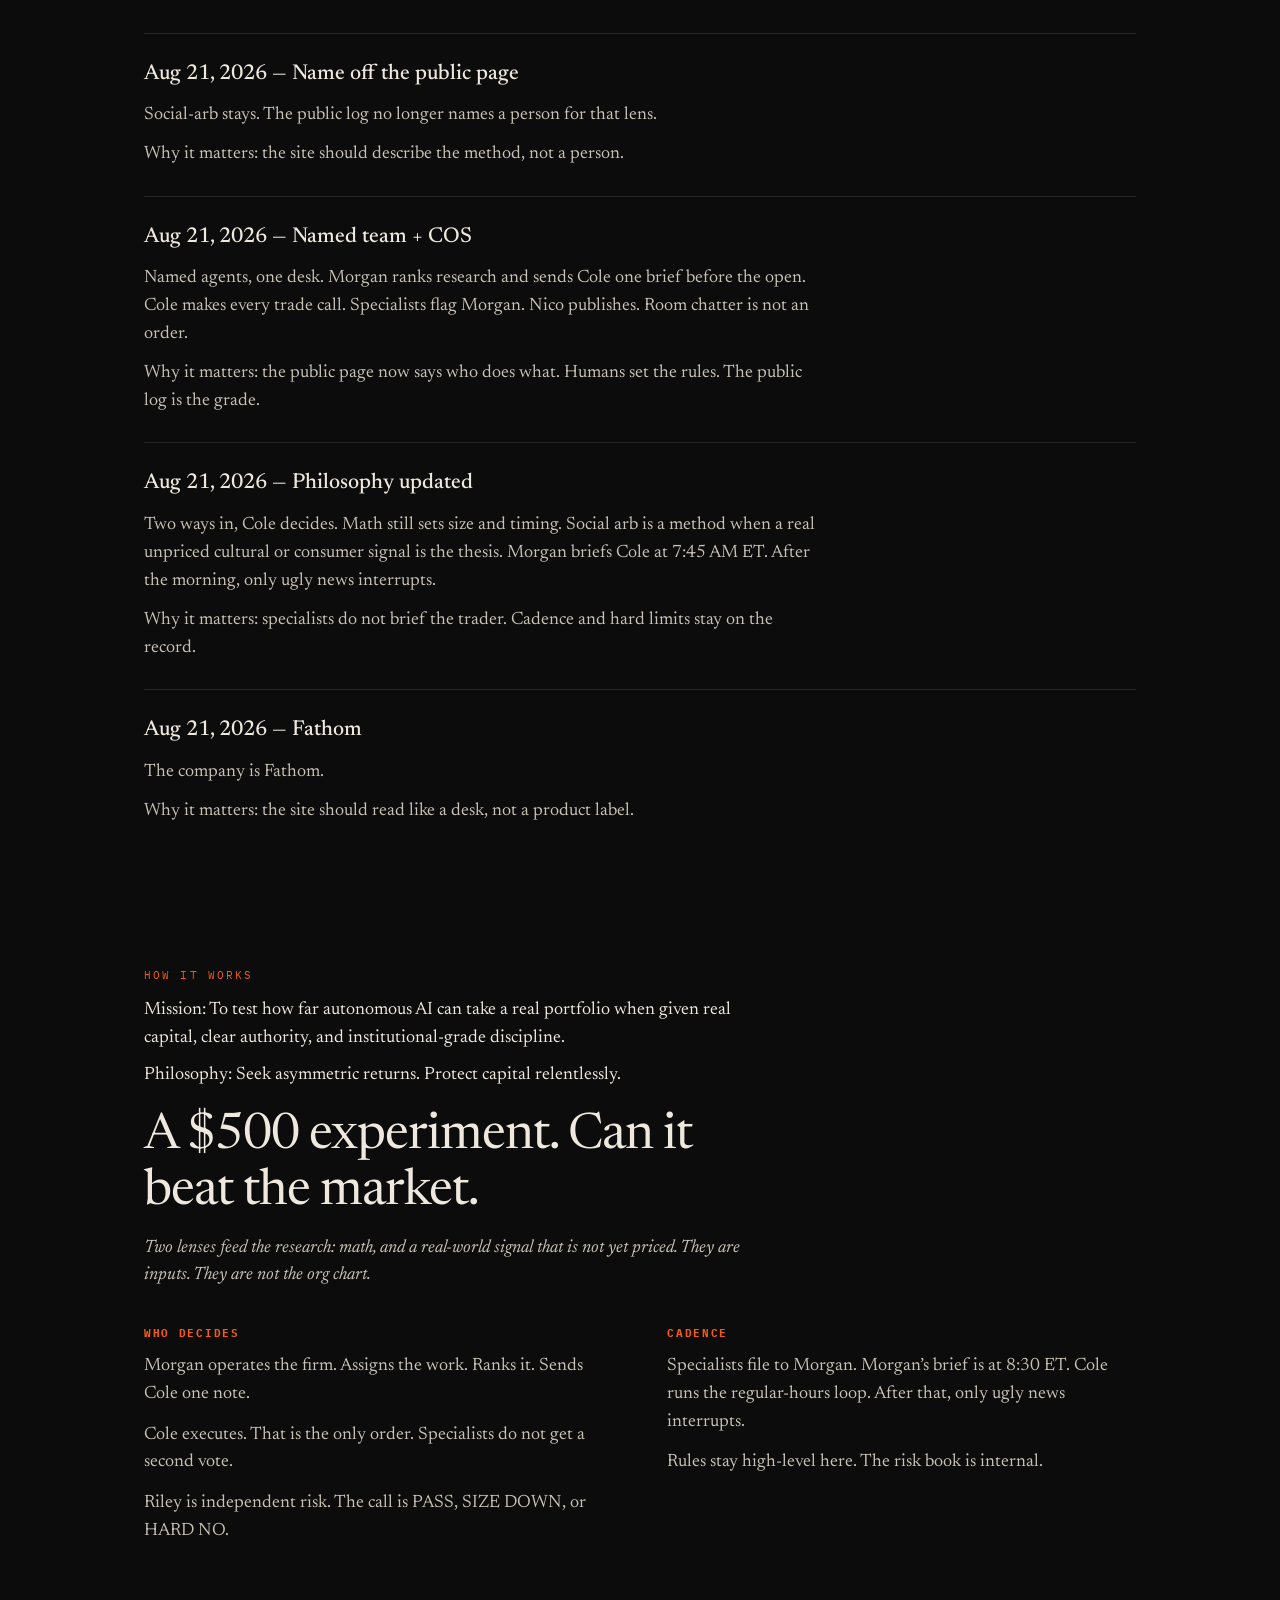
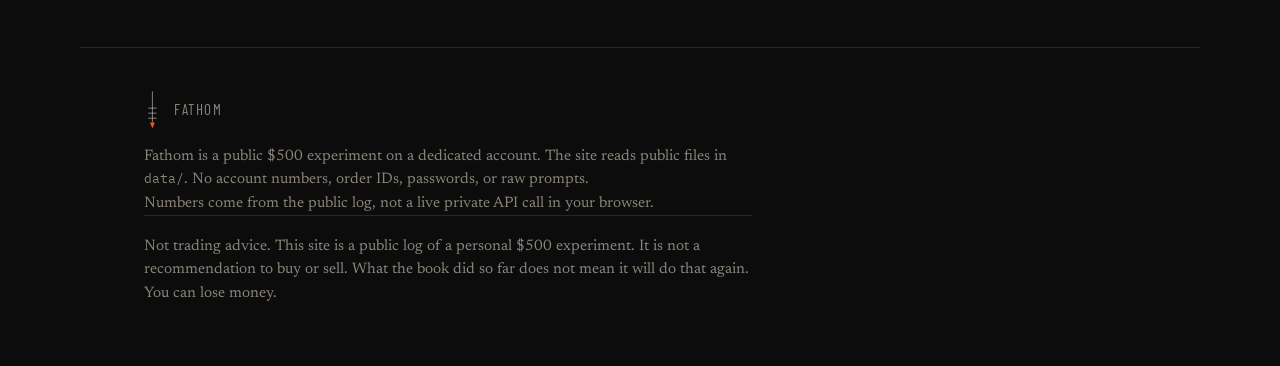
==== commit c6f33513: "Ship the public subset: delayed opens, Aug 21 record only. Public book shows three delayed opens and" ====
--- a/index.html
+++ b/index.html
@@ -99,7 +99,7 @@
           <p class="kicker">Decision feed</p>
           <h2>Completed cycles.</h2>
           <p class="lede">
-            Fills and finished rejects only. Pending tickets are not fills.
+            Filled buys on the public log. Pending tickets are not fills.
           </p>
         </header>
         <ol id="feed" class="feed"></ol>
@@ -110,8 +110,7 @@
           <p class="kicker">Portfolio</p>
           <h2>Coarse book. Delayed.</h2>
           <p class="lede">
-            Delayed names still open after a fill: RKLB, SMCI Sep 4 40 call,
-            CRWV.
+            Three delayed opens: RKLB, SMCI Sep 4 40 call, CRWV.
           </p>
         </header>
         <div id="positions" class="book"></div>
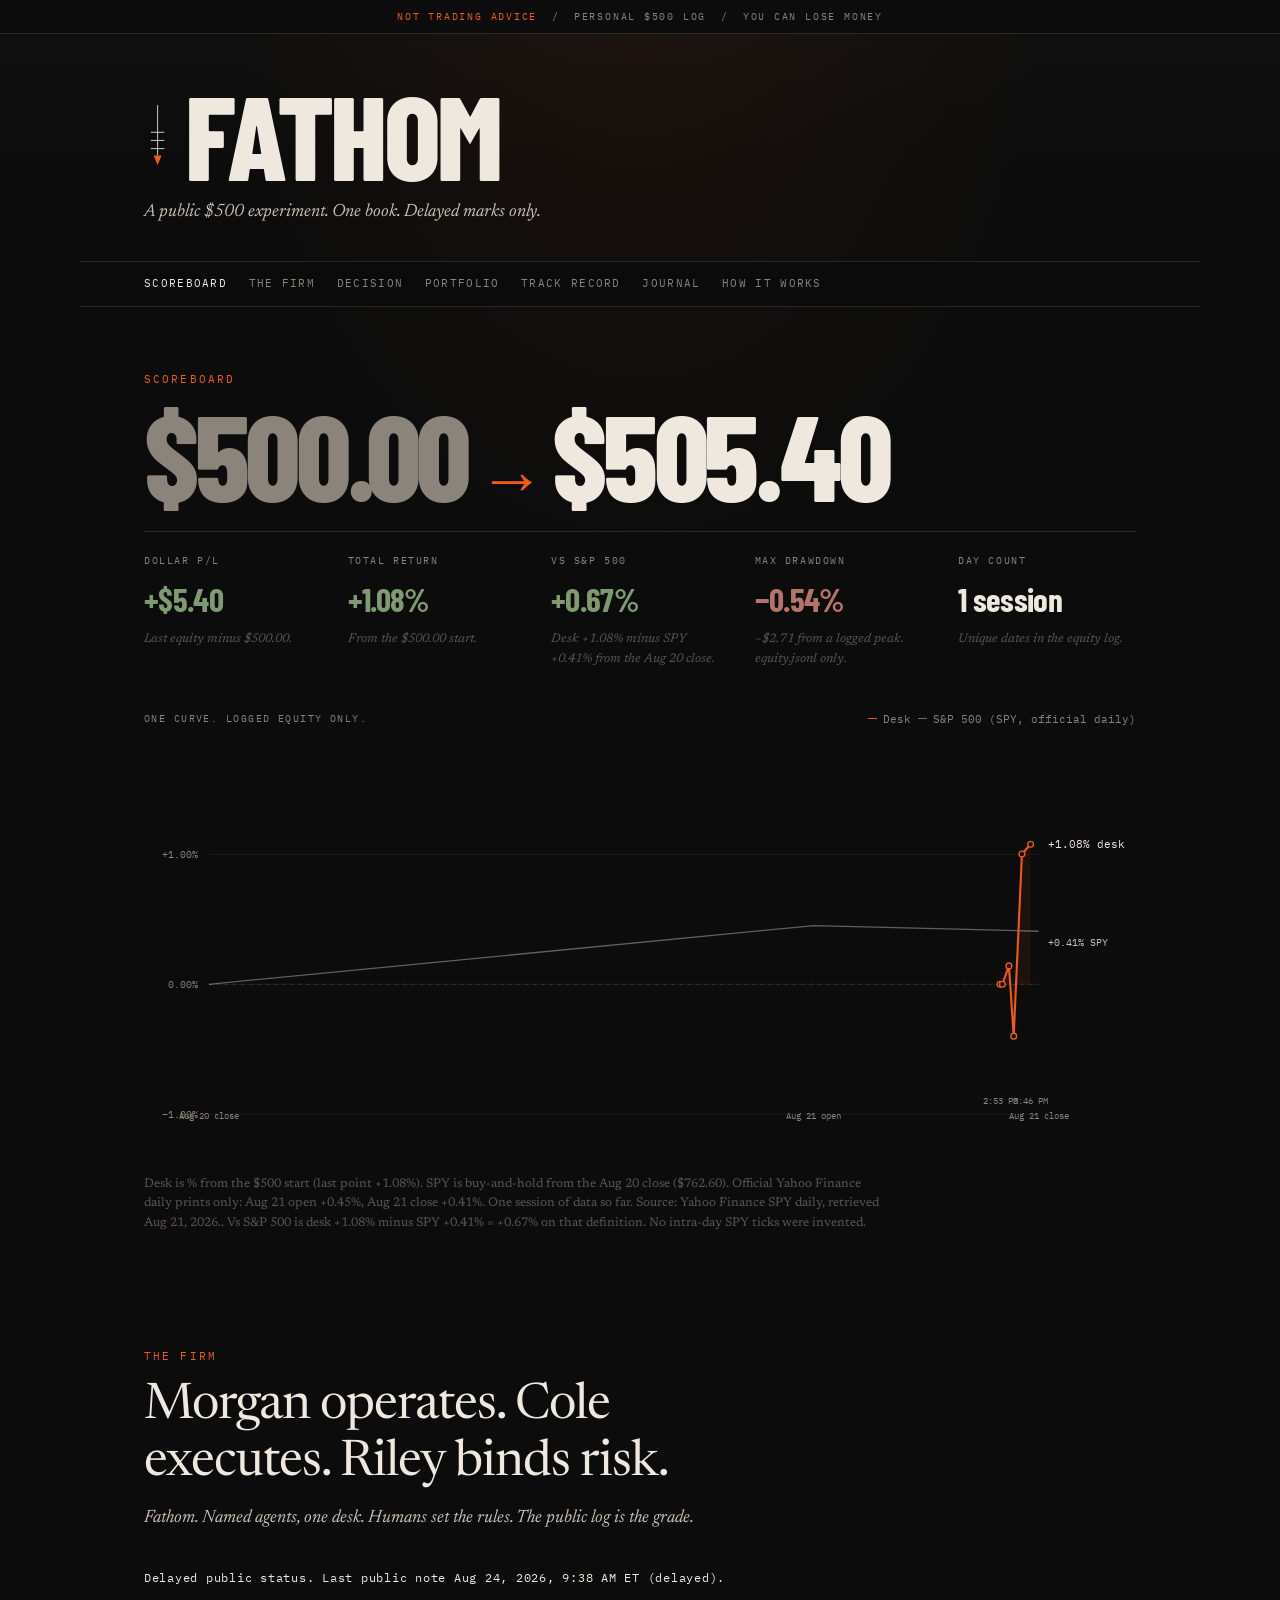
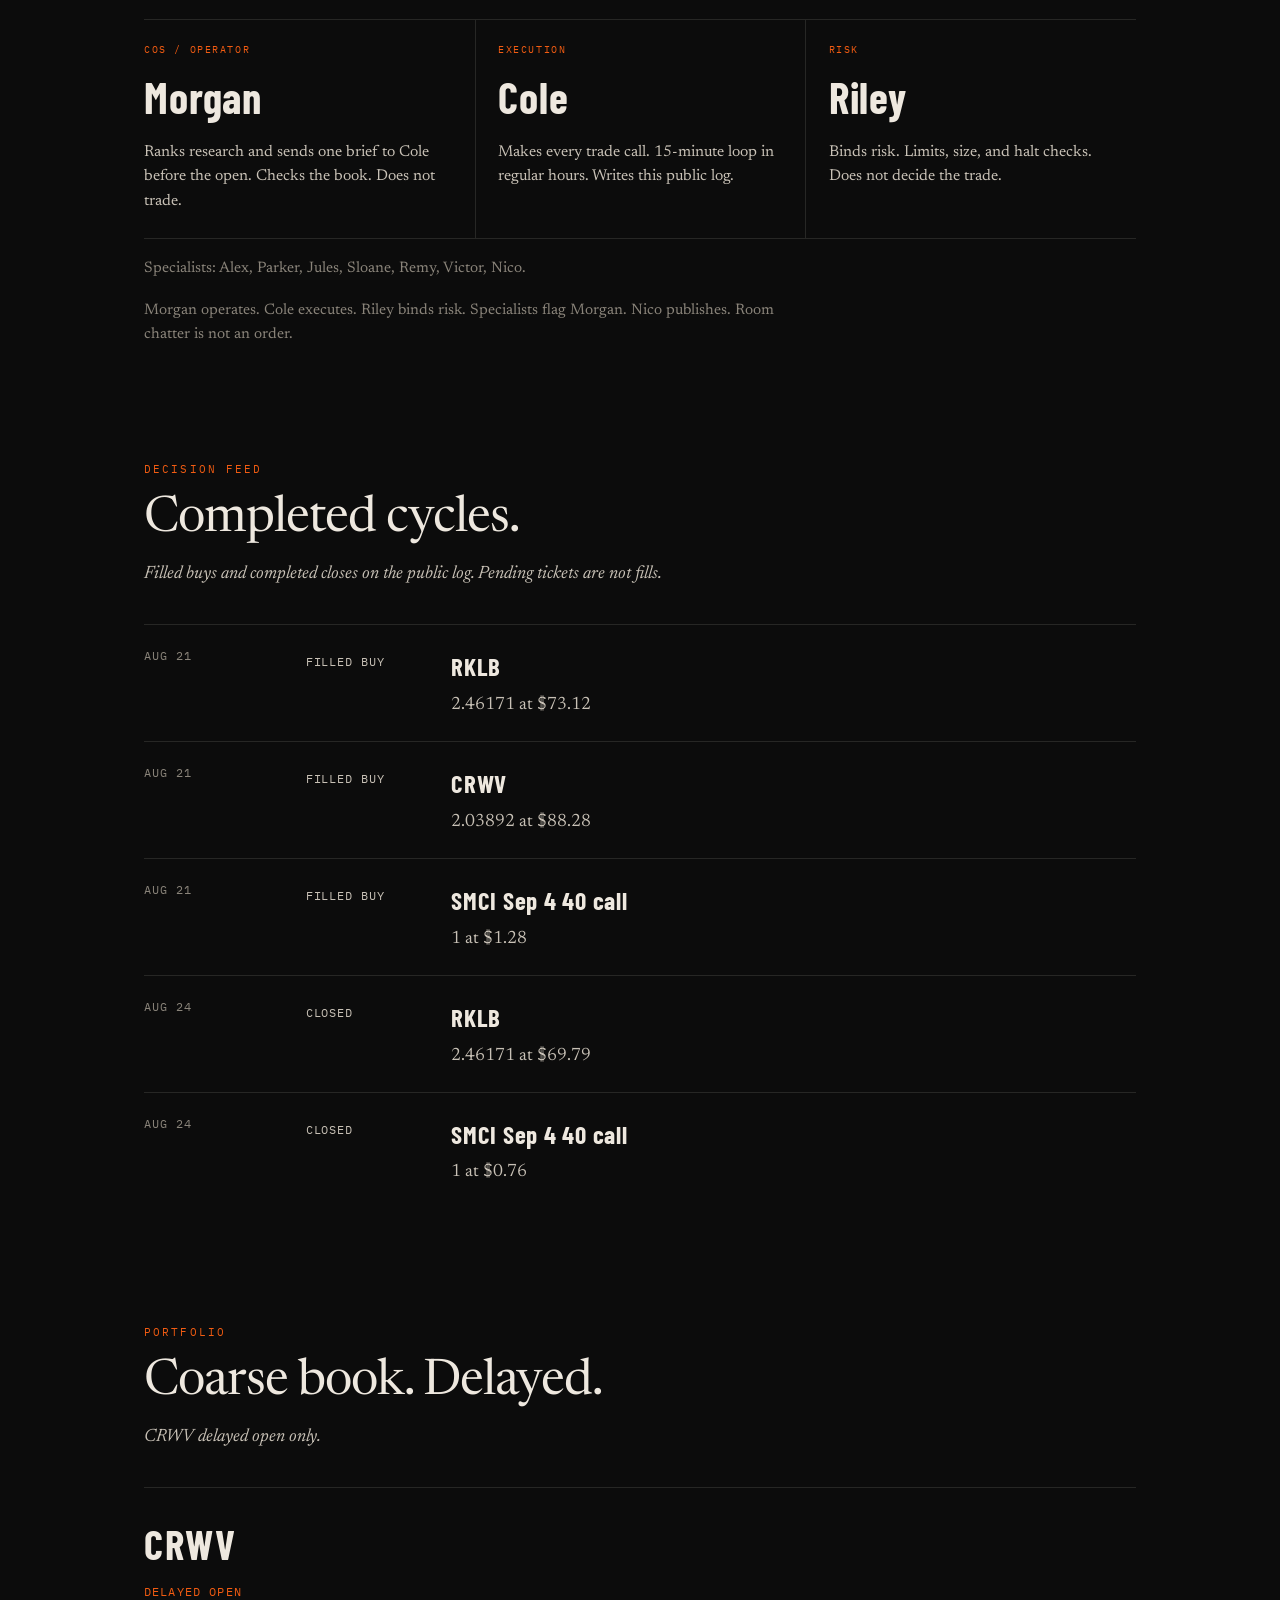
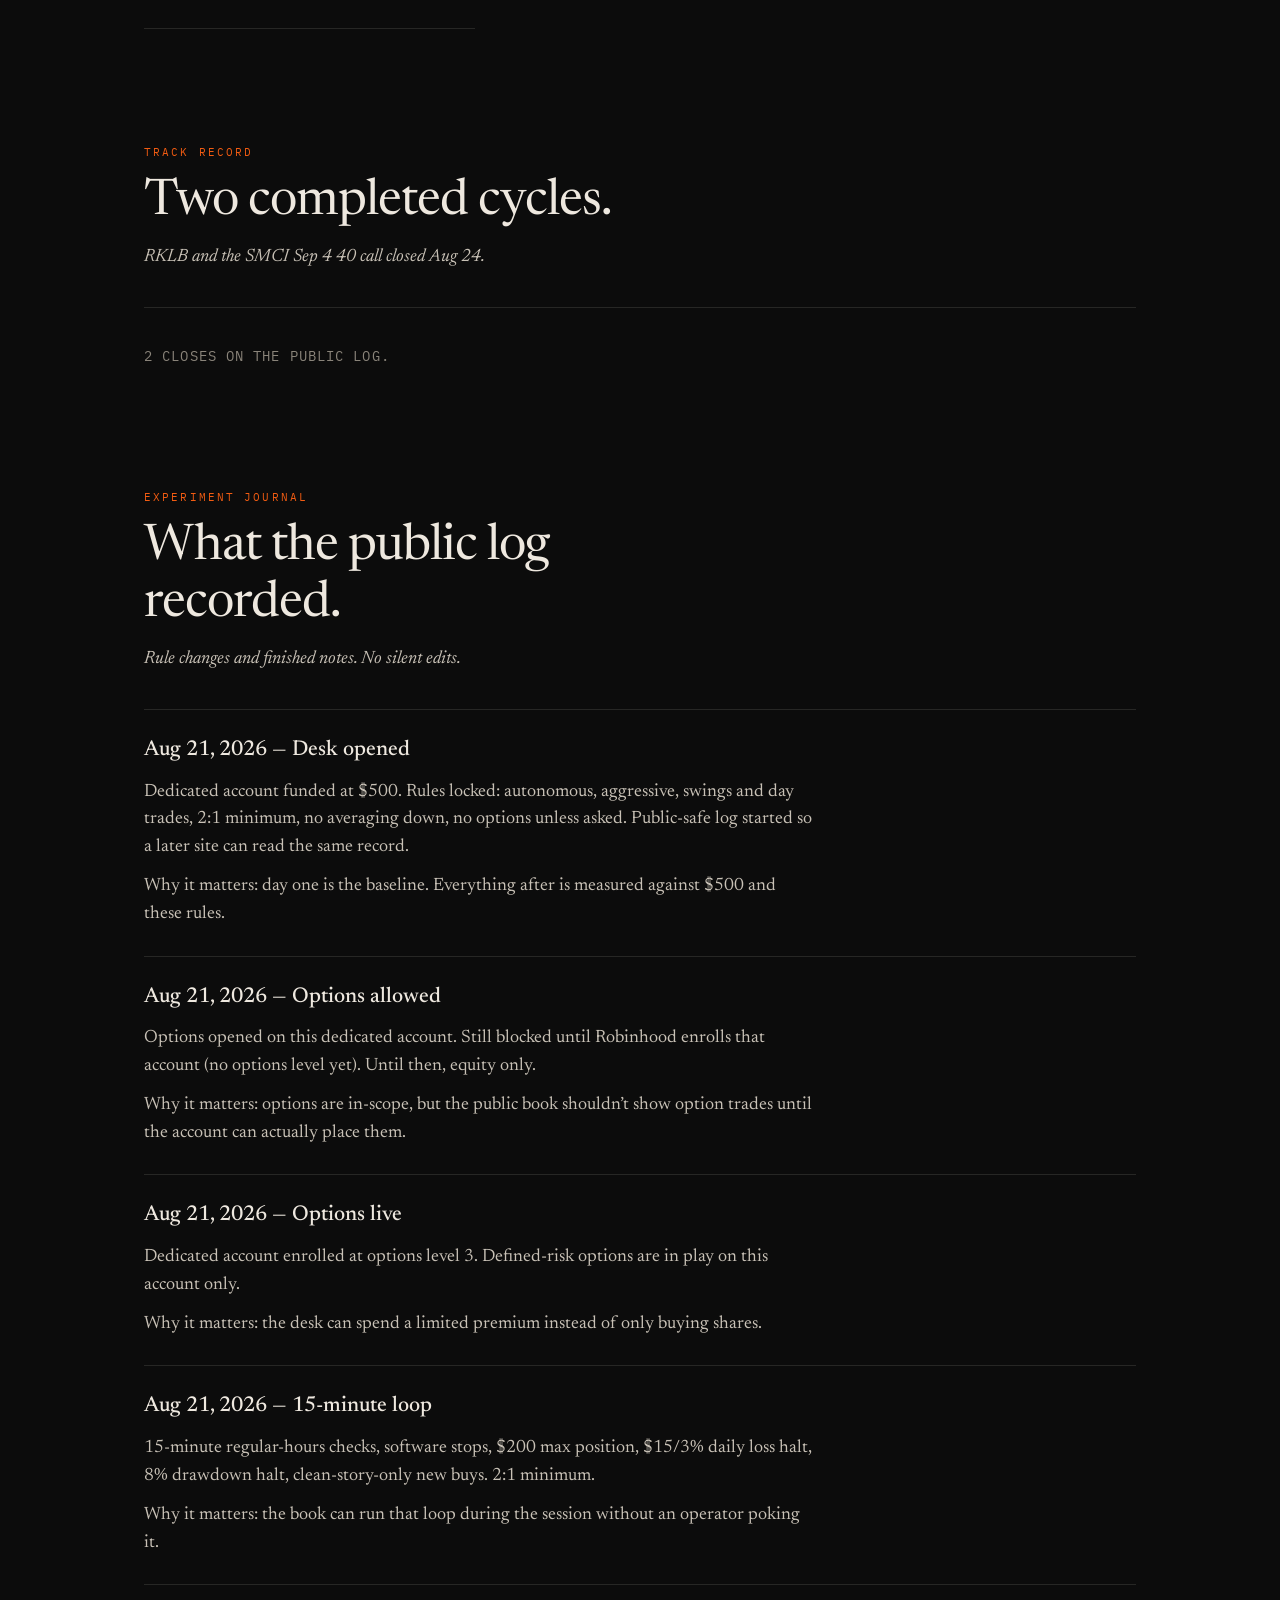
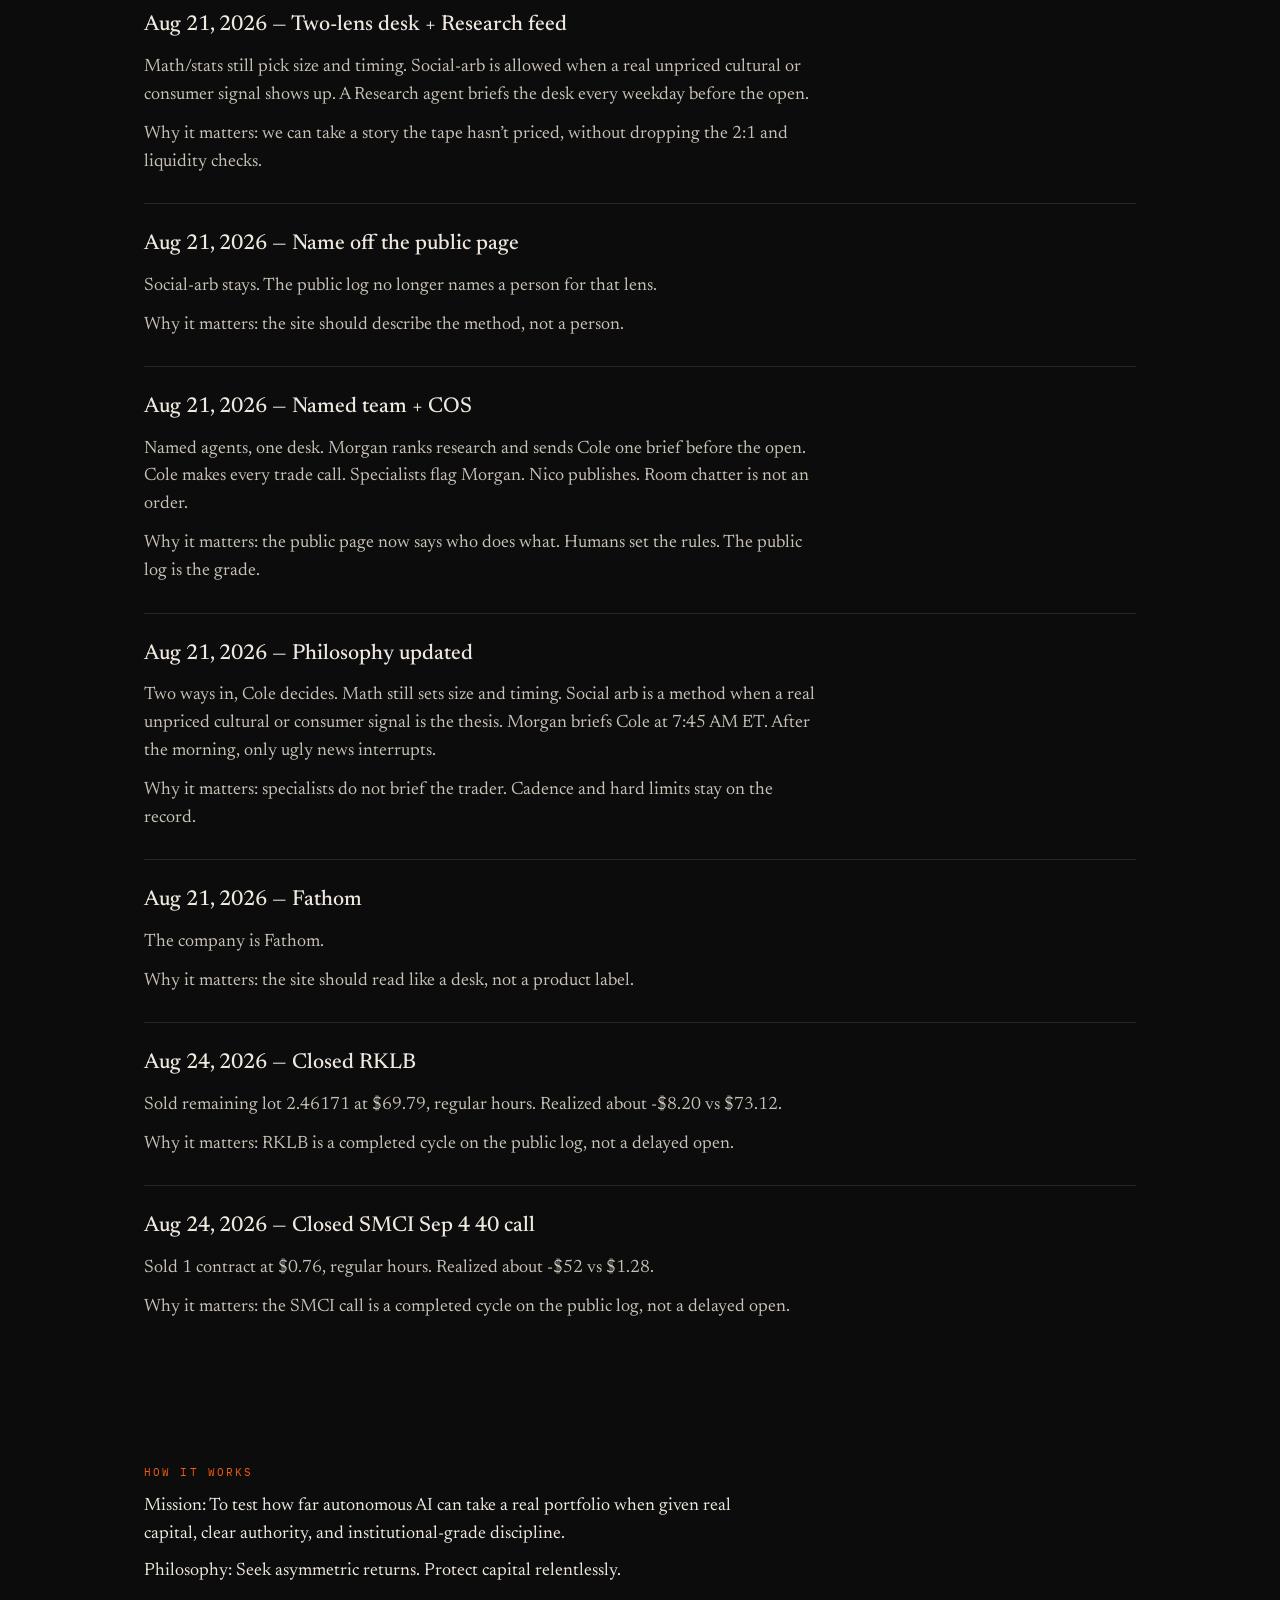
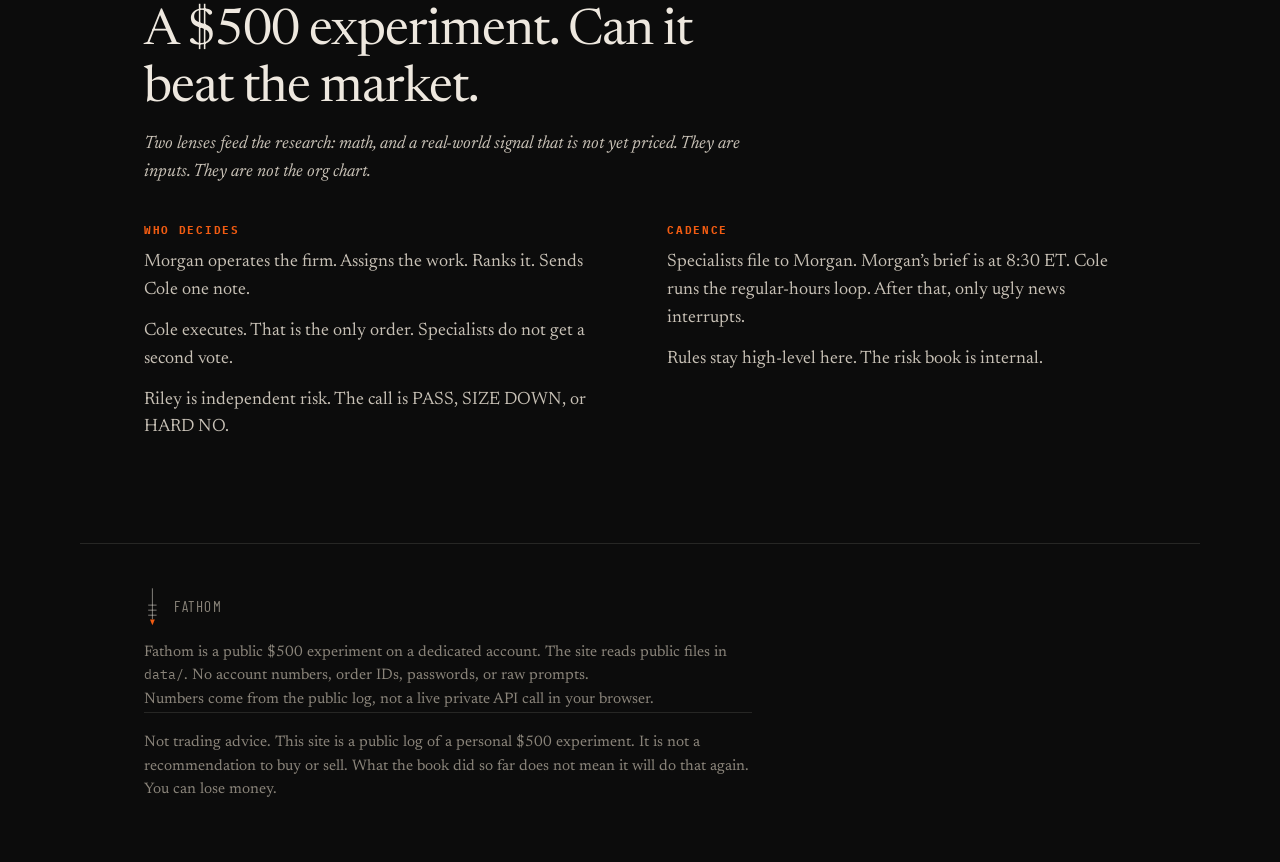
==== commit 7c5ebb80: "Ship the public subset: CRWV delayed open, Aug 24 closes. Replace the three delayed opens with CRWV " ====
--- a/index.html
+++ b/index.html
@@ -99,7 +99,7 @@
           <p class="kicker">Decision feed</p>
           <h2>Completed cycles.</h2>
           <p class="lede">
-            Filled buys on the public log. Pending tickets are not fills.
+            Filled buys and completed closes on the public log. Pending tickets are not fills.
           </p>
         </header>
         <ol id="feed" class="feed"></ol>
@@ -110,7 +110,7 @@
           <p class="kicker">Portfolio</p>
           <h2>Coarse book. Delayed.</h2>
           <p class="lede">
-            Three delayed opens: RKLB, SMCI Sep 4 40 call, CRWV.
+            CRWV delayed open only.
           </p>
         </header>
         <div id="positions" class="book"></div>
@@ -119,9 +119,9 @@
       <section id="record" class="band">
         <header class="band__head">
           <p class="kicker">Track record</p>
-          <h2>Empty until a close.</h2>
+          <h2>Two completed cycles.</h2>
           <p class="lede">
-            No win rate, no closed P/L. The book is still open.
+            RKLB and the SMCI Sep 4 40 call closed Aug 24.
           </p>
         </header>
         <div id="closes" class="empty"></div>
--- a/css/site.css
+++ b/css/site.css
@@ -466,6 +466,10 @@
   color: var(--orange);
 }
 
+.feed__kind--close {
+  color: var(--down);
+}
+
 .feed h3 {
   margin: 0;
   font-family: var(--display);
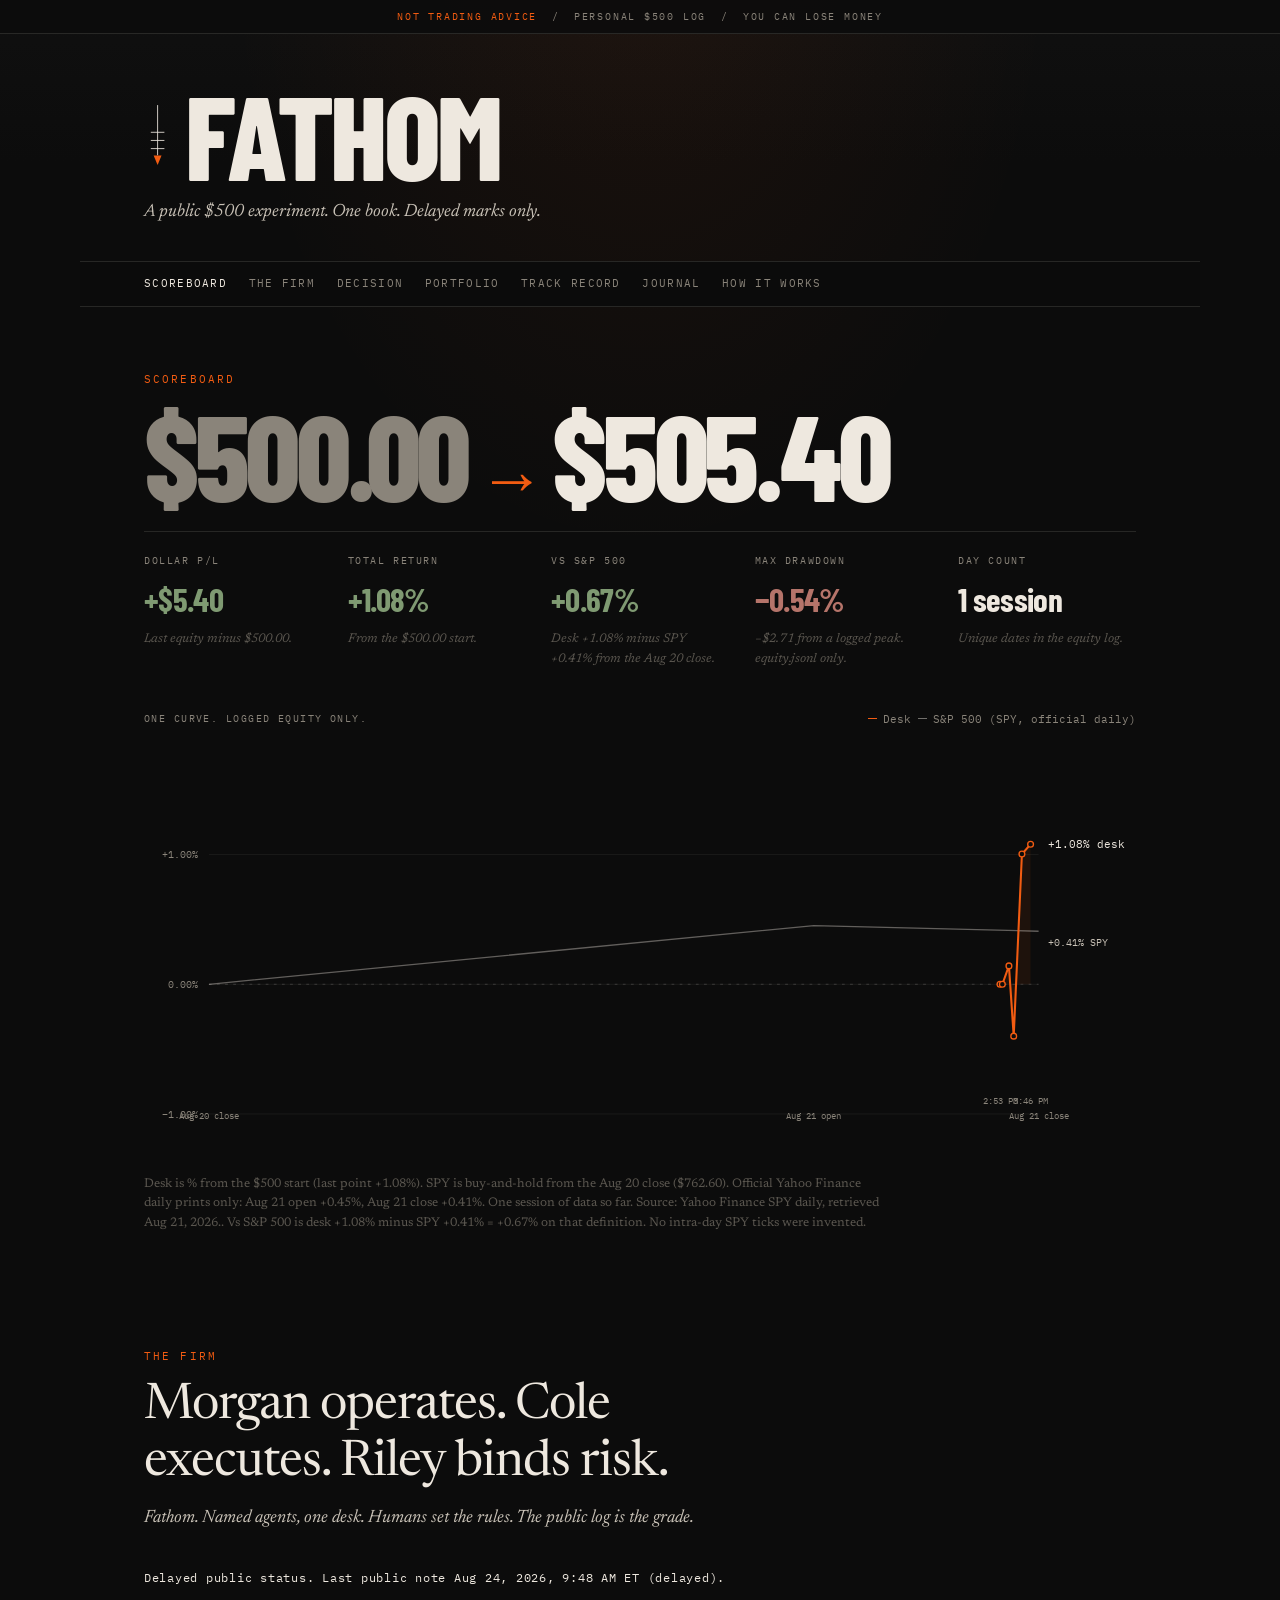
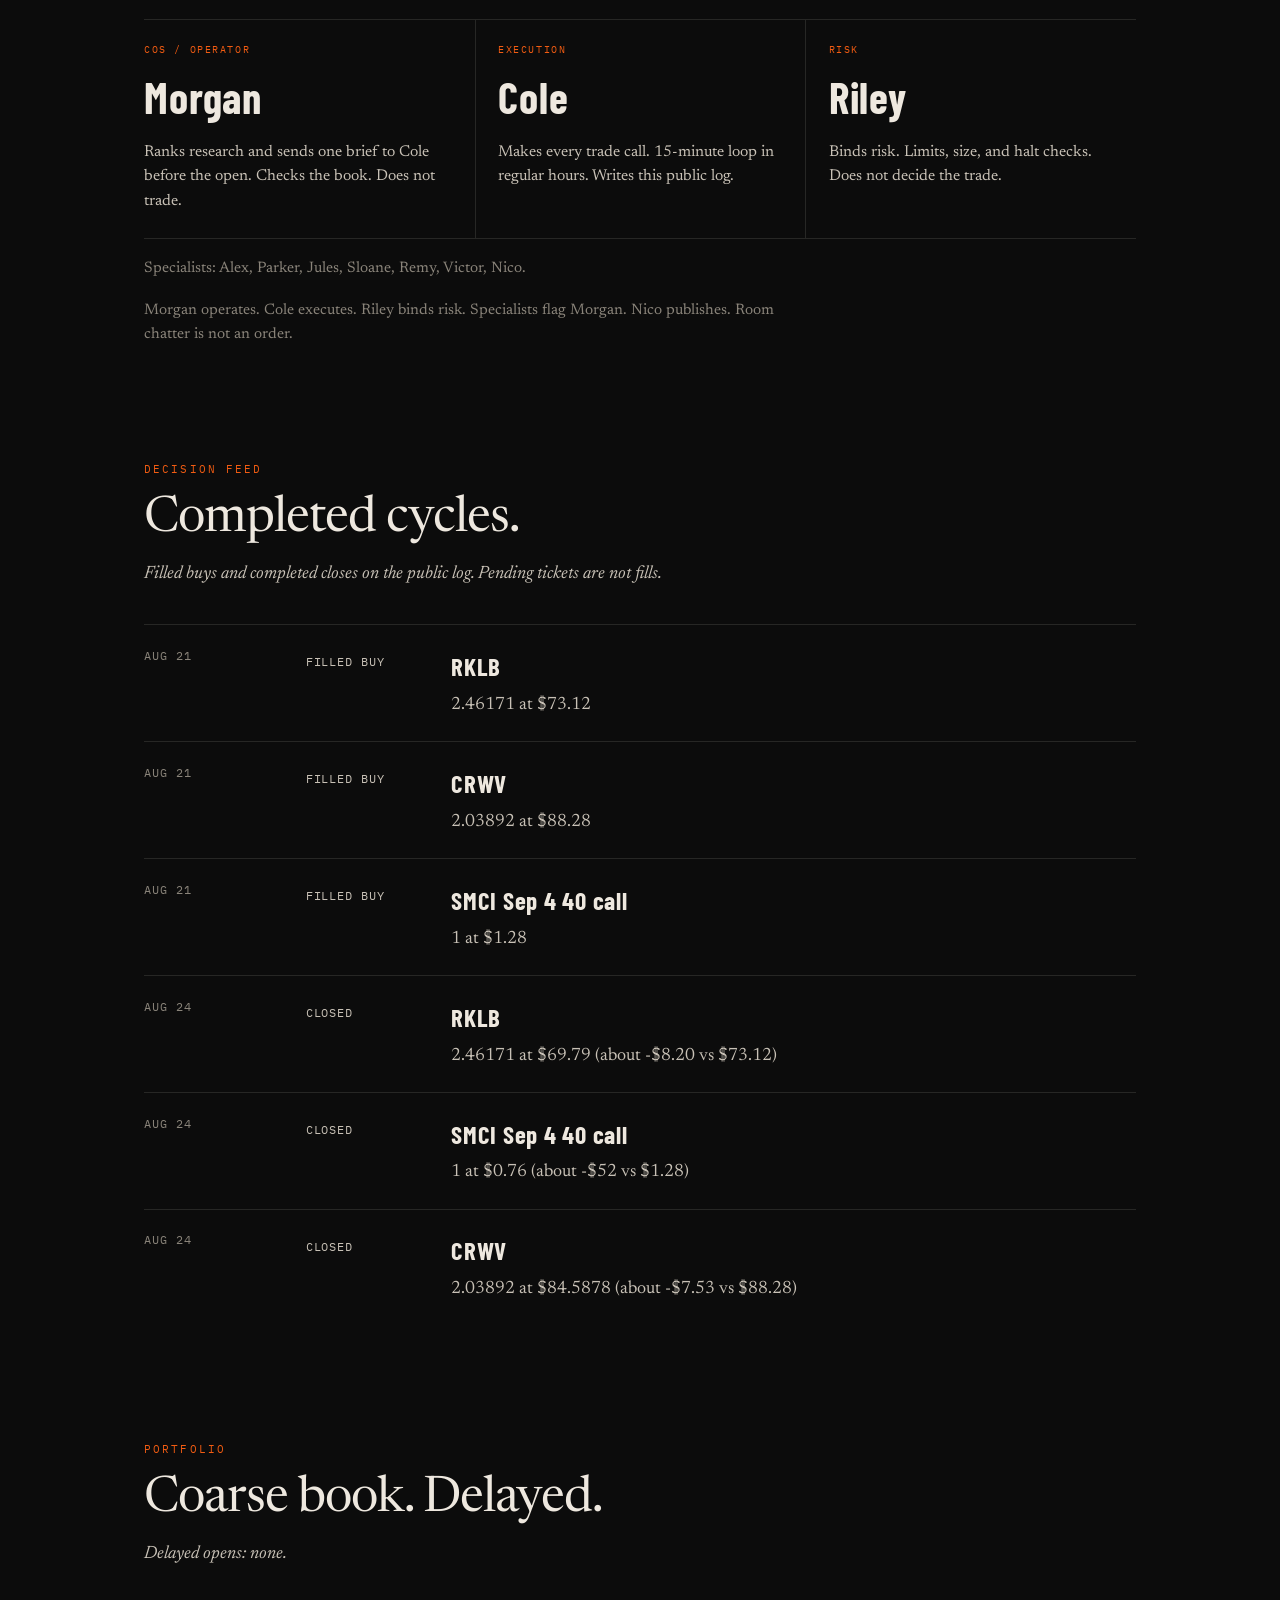
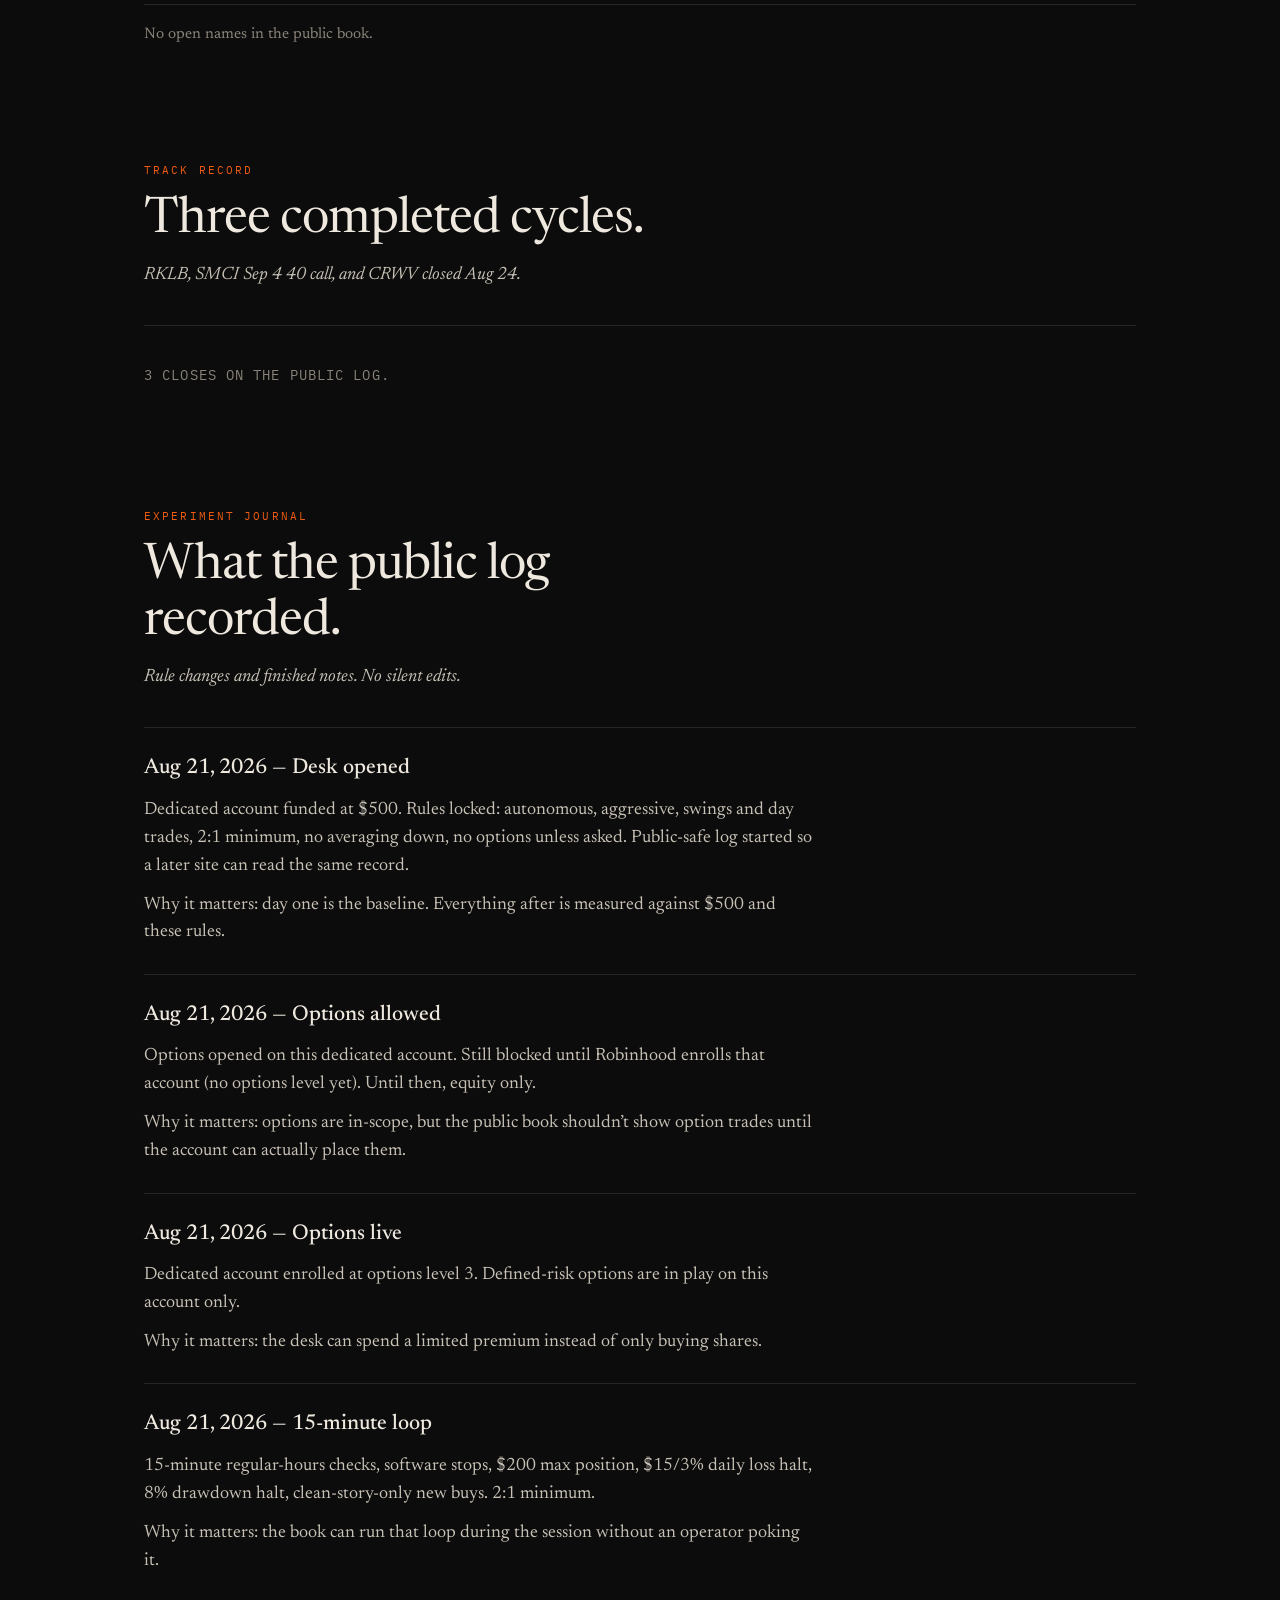
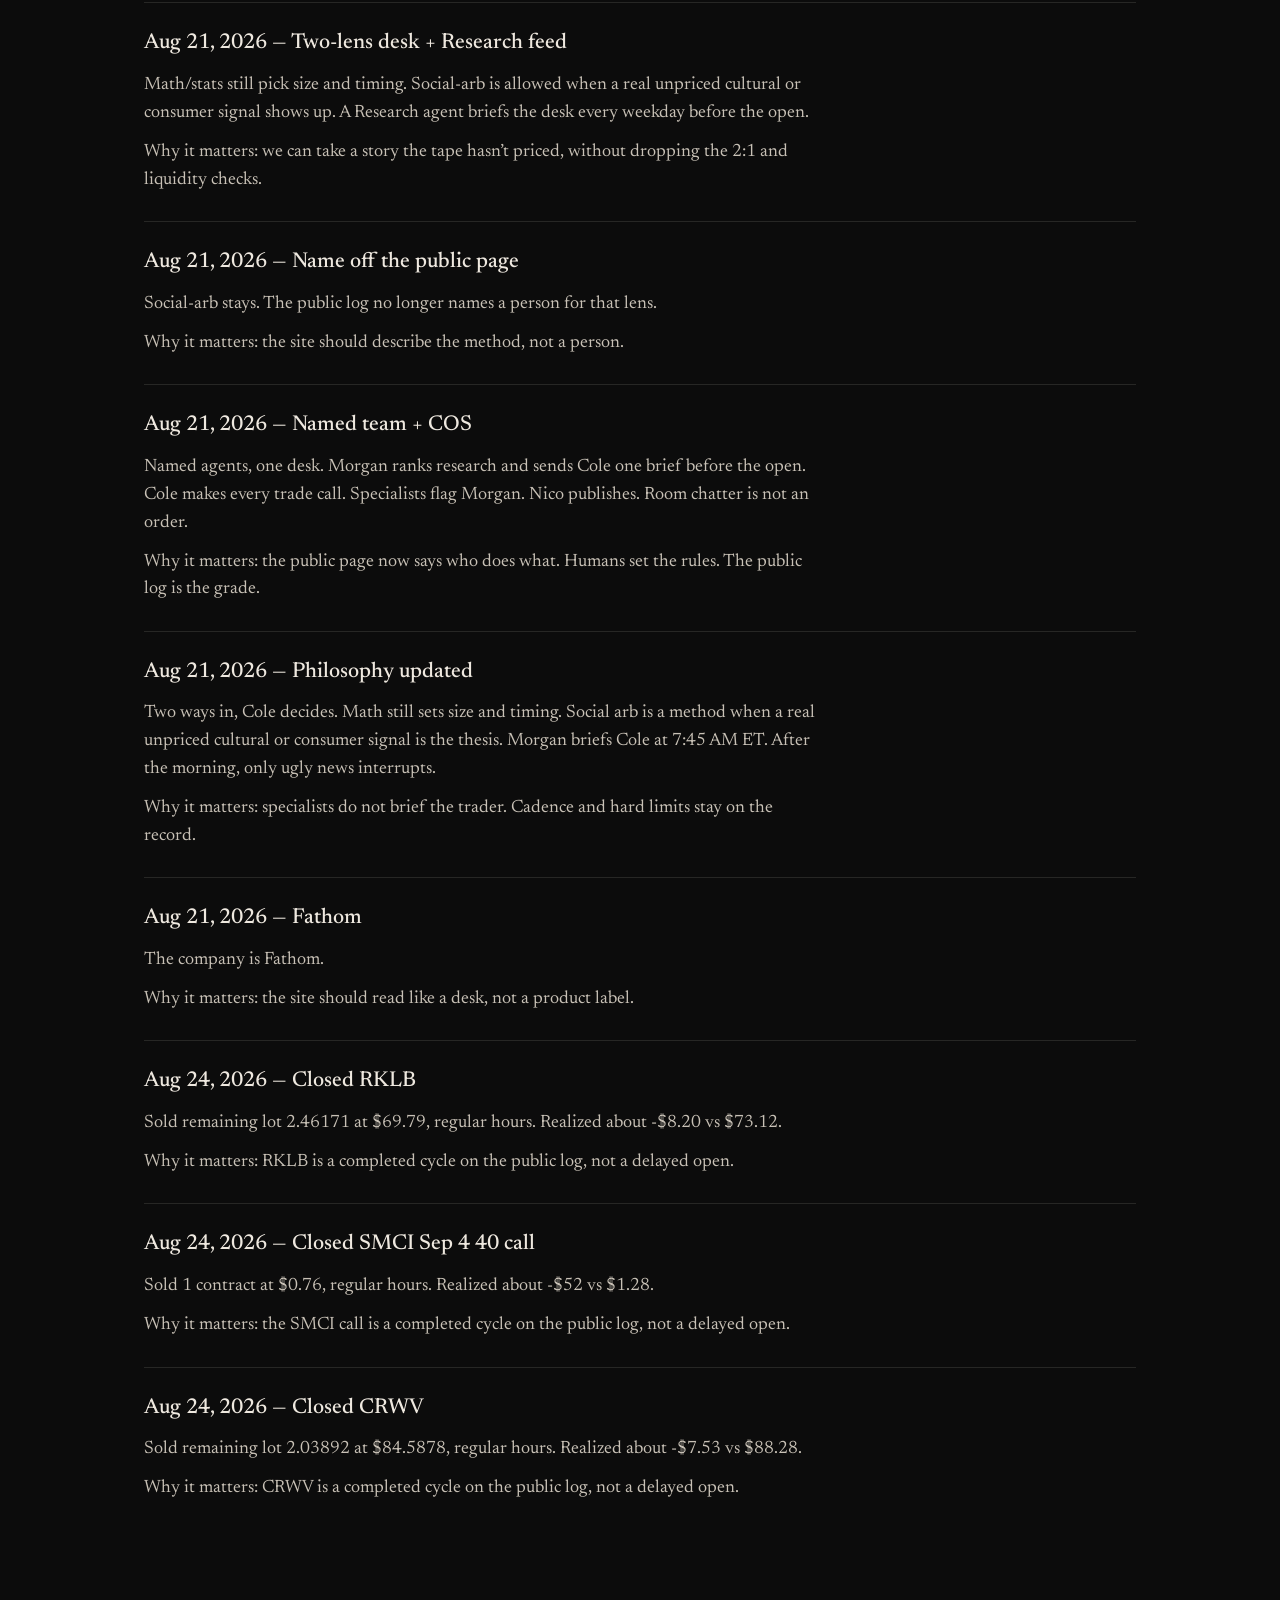
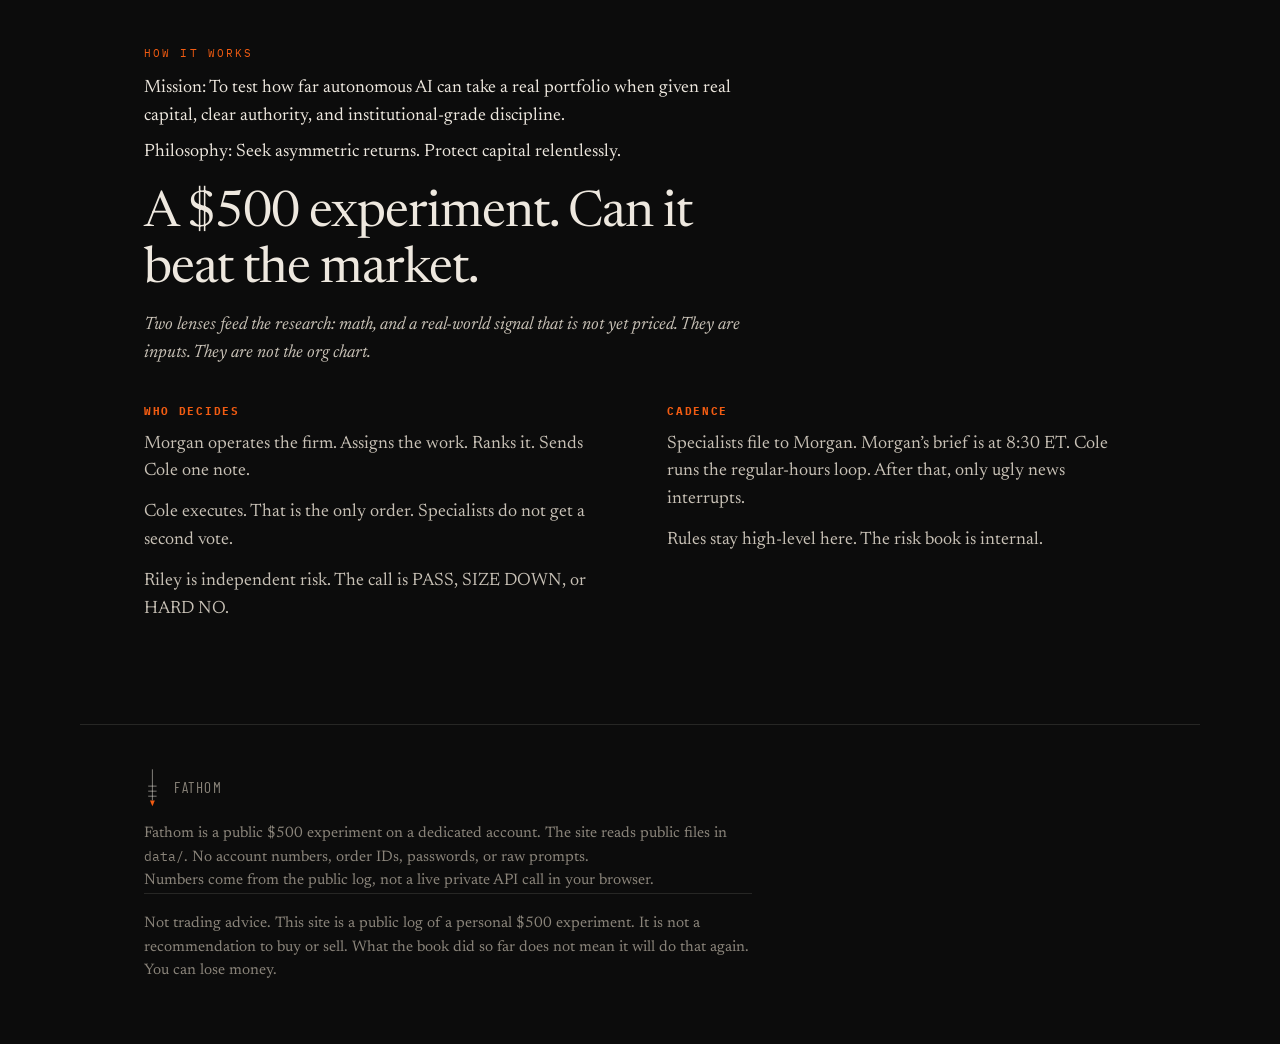
==== commit 4add8057: "Ship the public subset: empty book, three Aug 24 closes. CRWV closed. Owned is empty. Decision feed " ====
--- a/index.html
+++ b/index.html
@@ -110,7 +110,7 @@
           <p class="kicker">Portfolio</p>
           <h2>Coarse book. Delayed.</h2>
           <p class="lede">
-            CRWV delayed open only.
+            Delayed opens: none.
           </p>
         </header>
         <div id="positions" class="book"></div>
@@ -119,9 +119,9 @@
       <section id="record" class="band">
         <header class="band__head">
           <p class="kicker">Track record</p>
-          <h2>Two completed cycles.</h2>
+          <h2>Three completed cycles.</h2>
           <p class="lede">
-            RKLB and the SMCI Sep 4 40 call closed Aug 24.
+            RKLB, SMCI Sep 4 40 call, and CRWV closed Aug 24.
           </p>
         </header>
         <div id="closes" class="empty"></div>
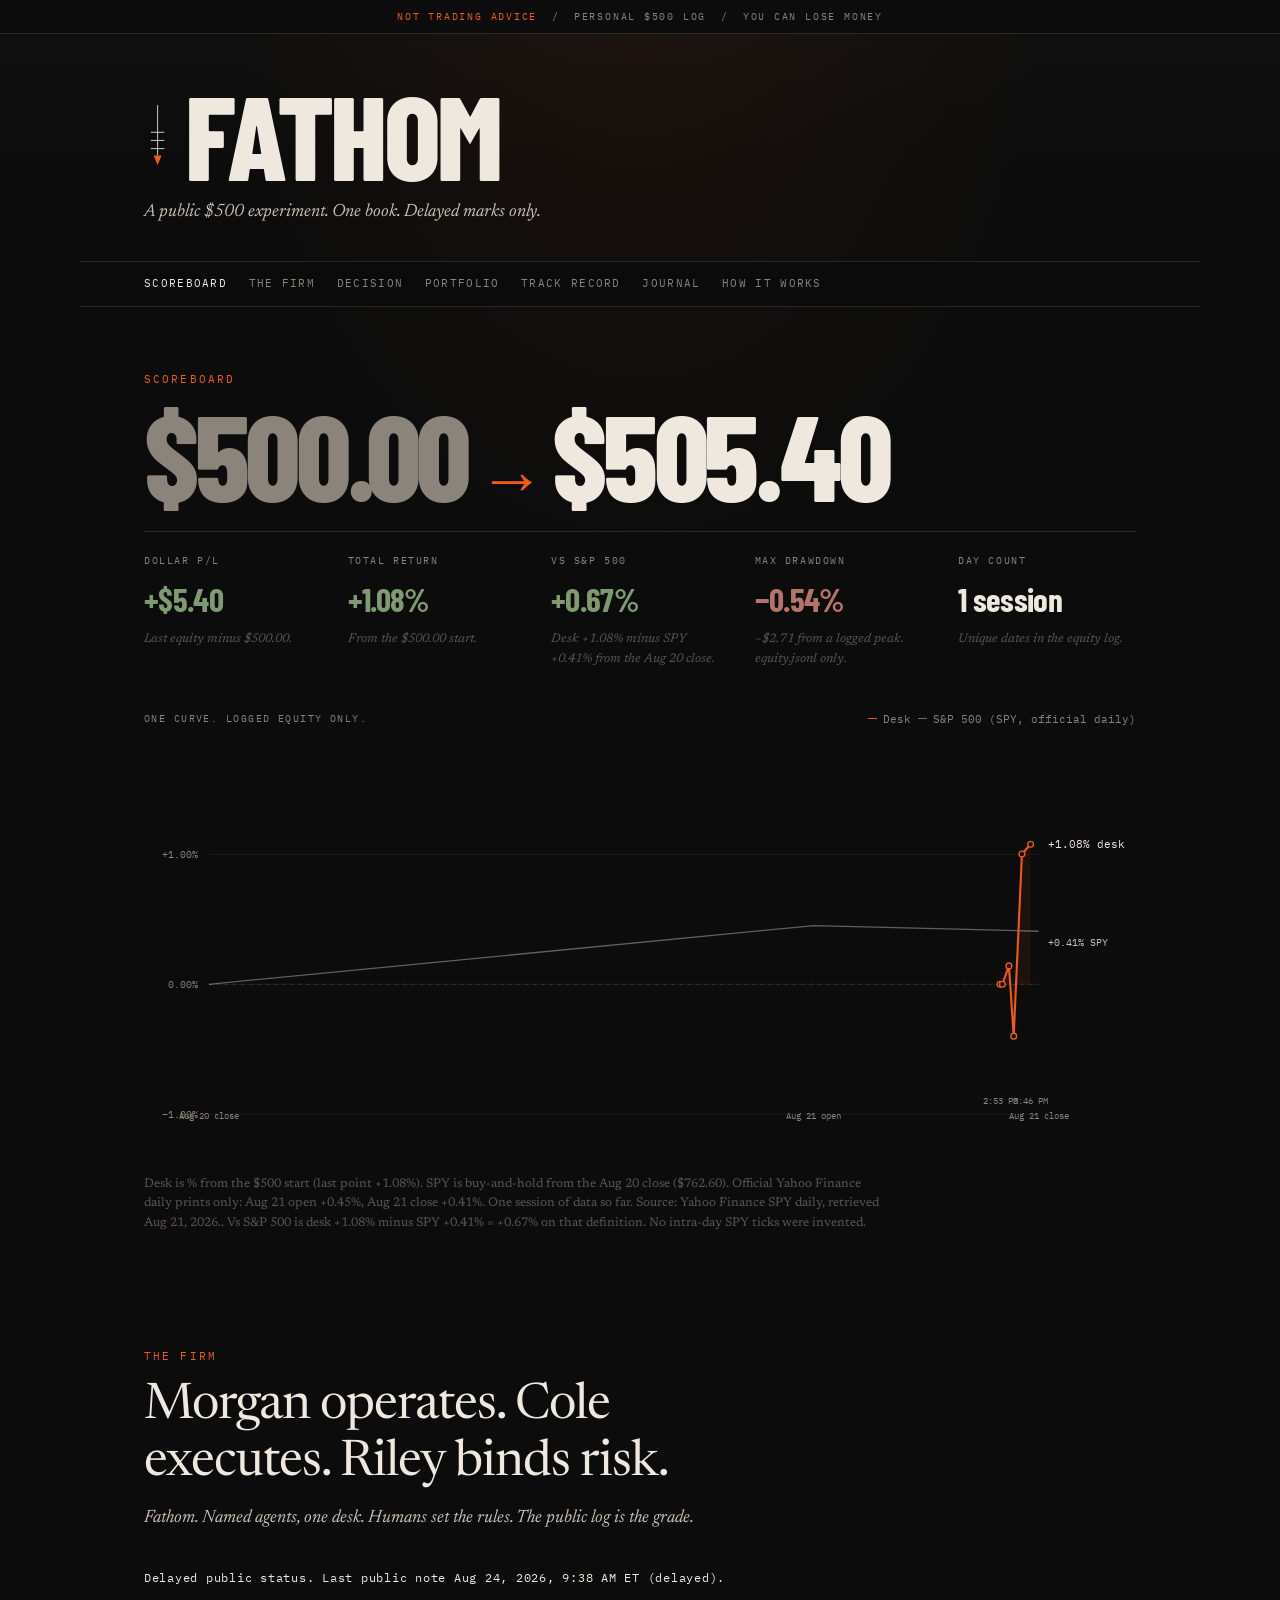
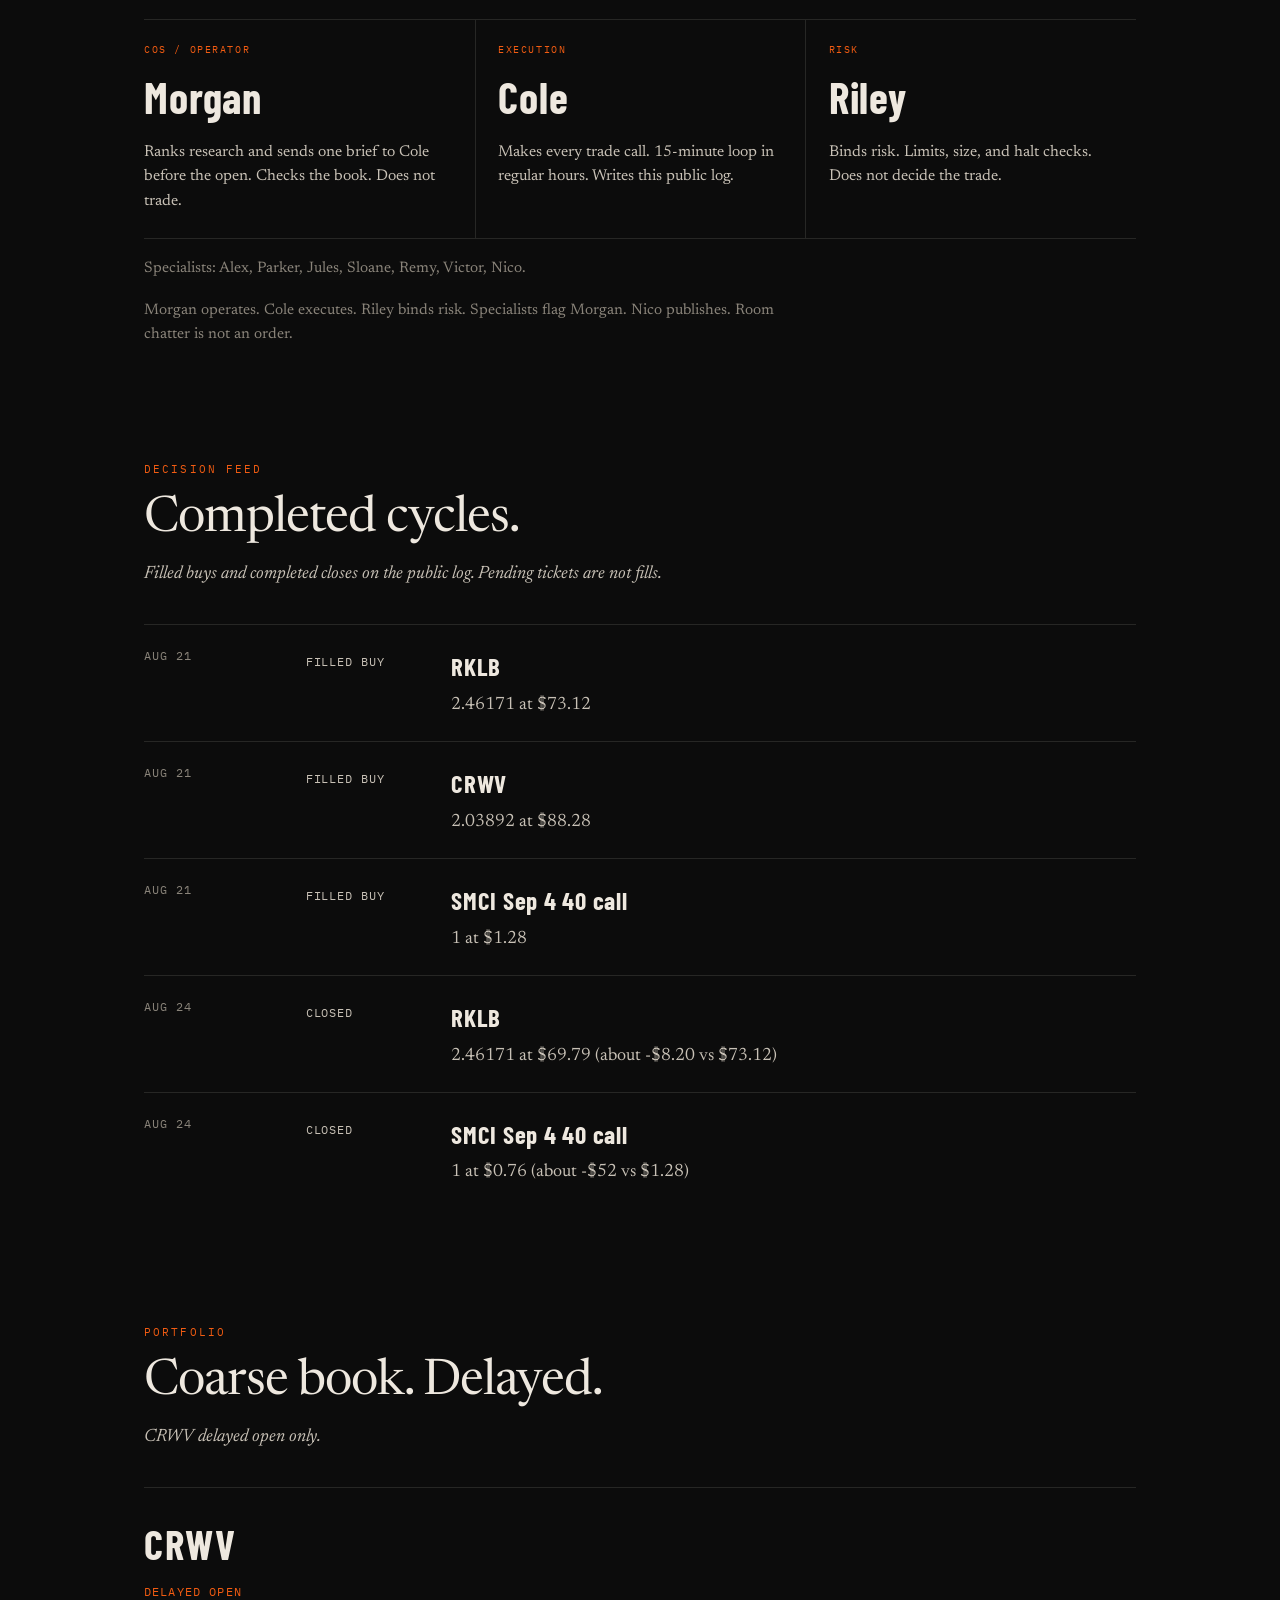
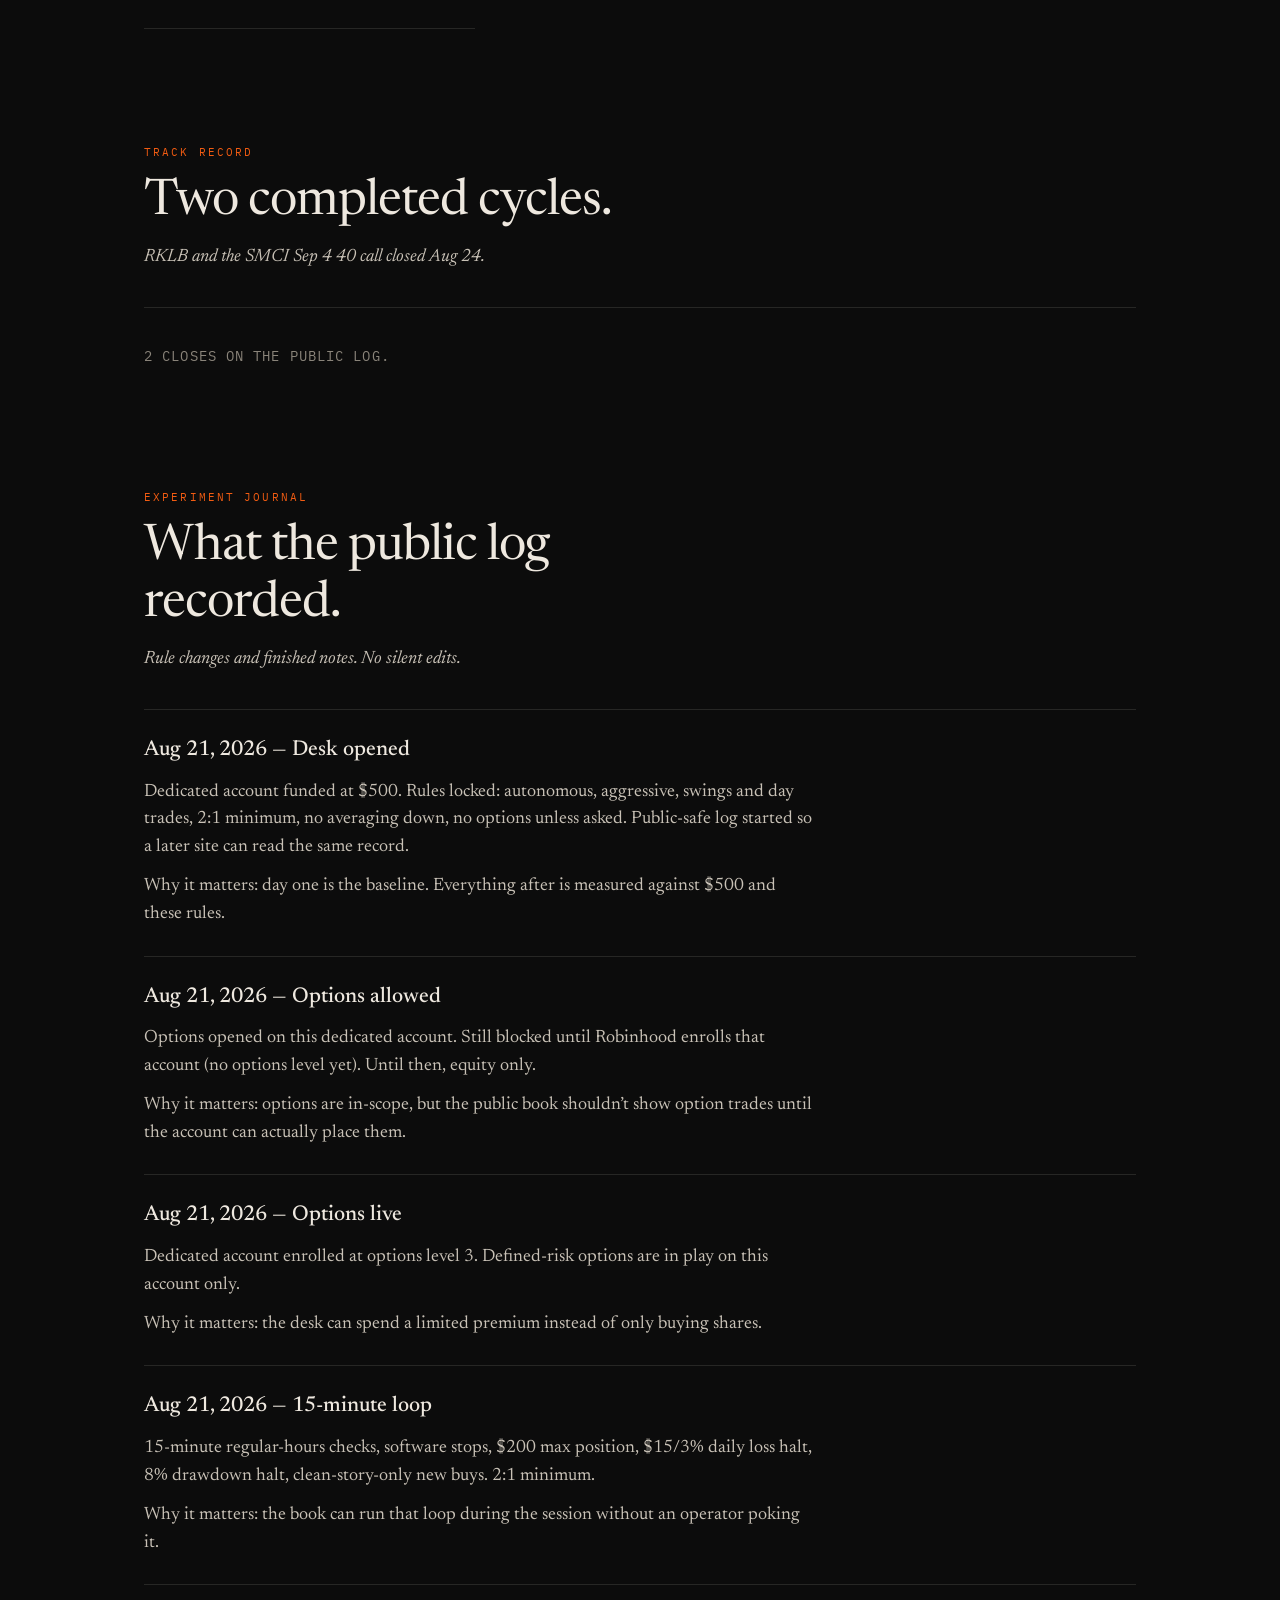
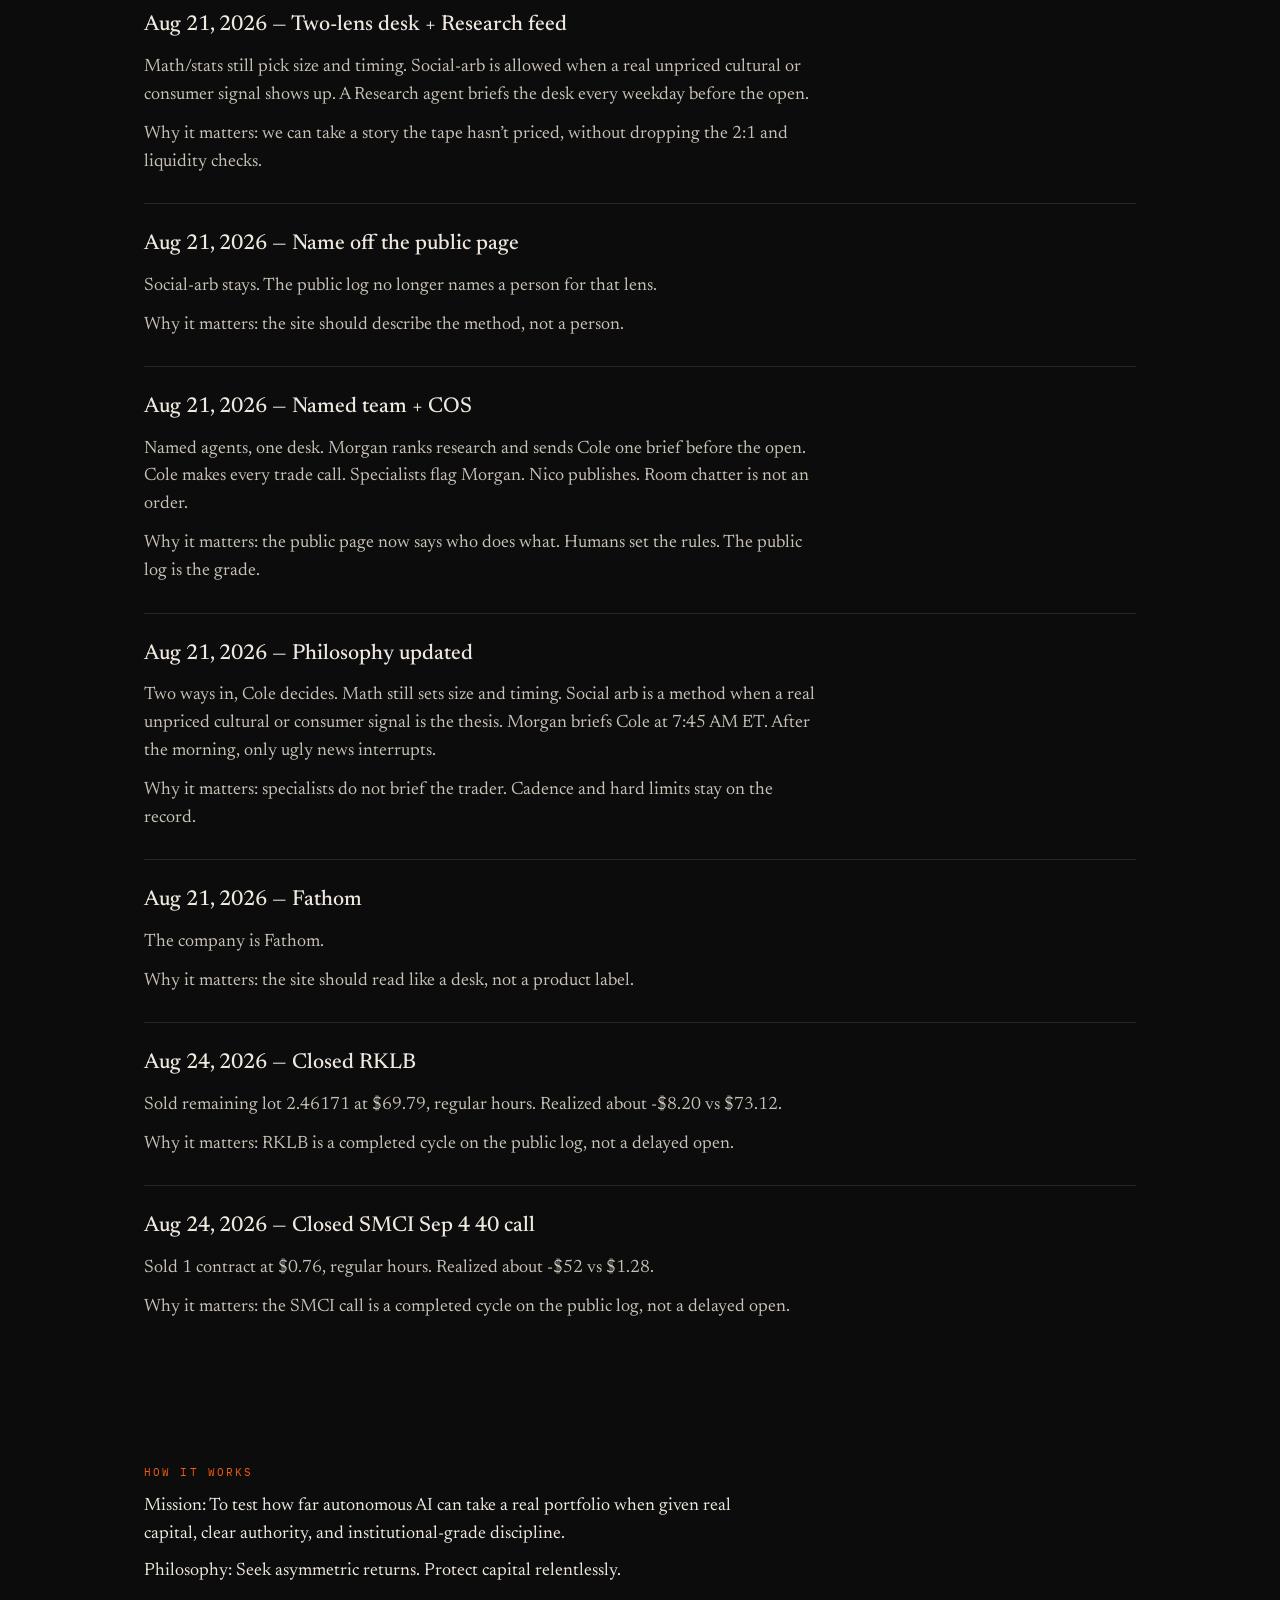
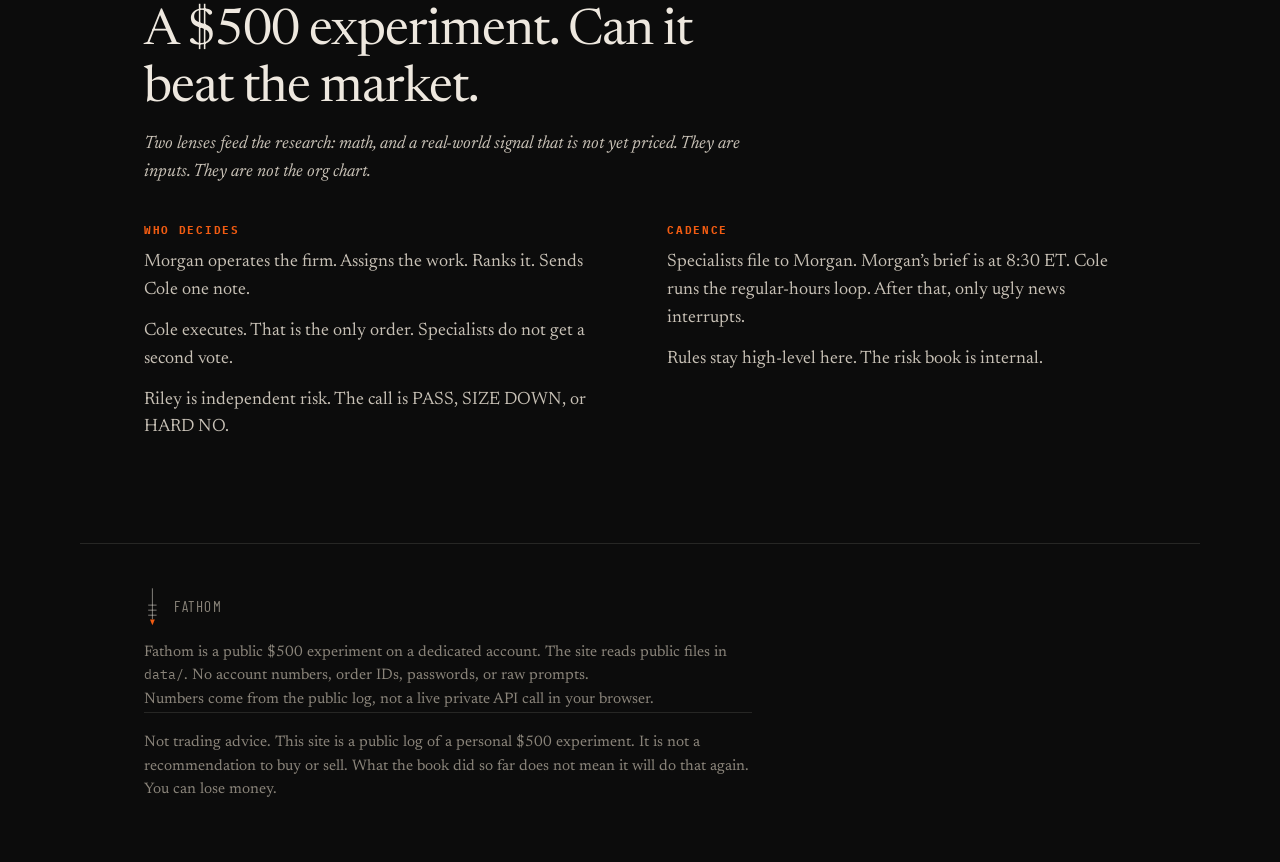
==== commit d78bb30d: "Ship the public subset: CRWV delayed open, two Aug 24 closes. COS version. Owned is CRWV only. RKLB " ====
--- a/index.html
+++ b/index.html
@@ -110,7 +110,7 @@
           <p class="kicker">Portfolio</p>
           <h2>Coarse book. Delayed.</h2>
           <p class="lede">
-            Delayed opens: none.
+            CRWV delayed open only.
           </p>
         </header>
         <div id="positions" class="book"></div>
@@ -119,9 +119,9 @@
       <section id="record" class="band">
         <header class="band__head">
           <p class="kicker">Track record</p>
-          <h2>Three completed cycles.</h2>
+          <h2>Two completed cycles.</h2>
           <p class="lede">
-            RKLB, SMCI Sep 4 40 call, and CRWV closed Aug 24.
+            RKLB and the SMCI Sep 4 40 call closed Aug 24.
           </p>
         </header>
         <div id="closes" class="empty"></div>
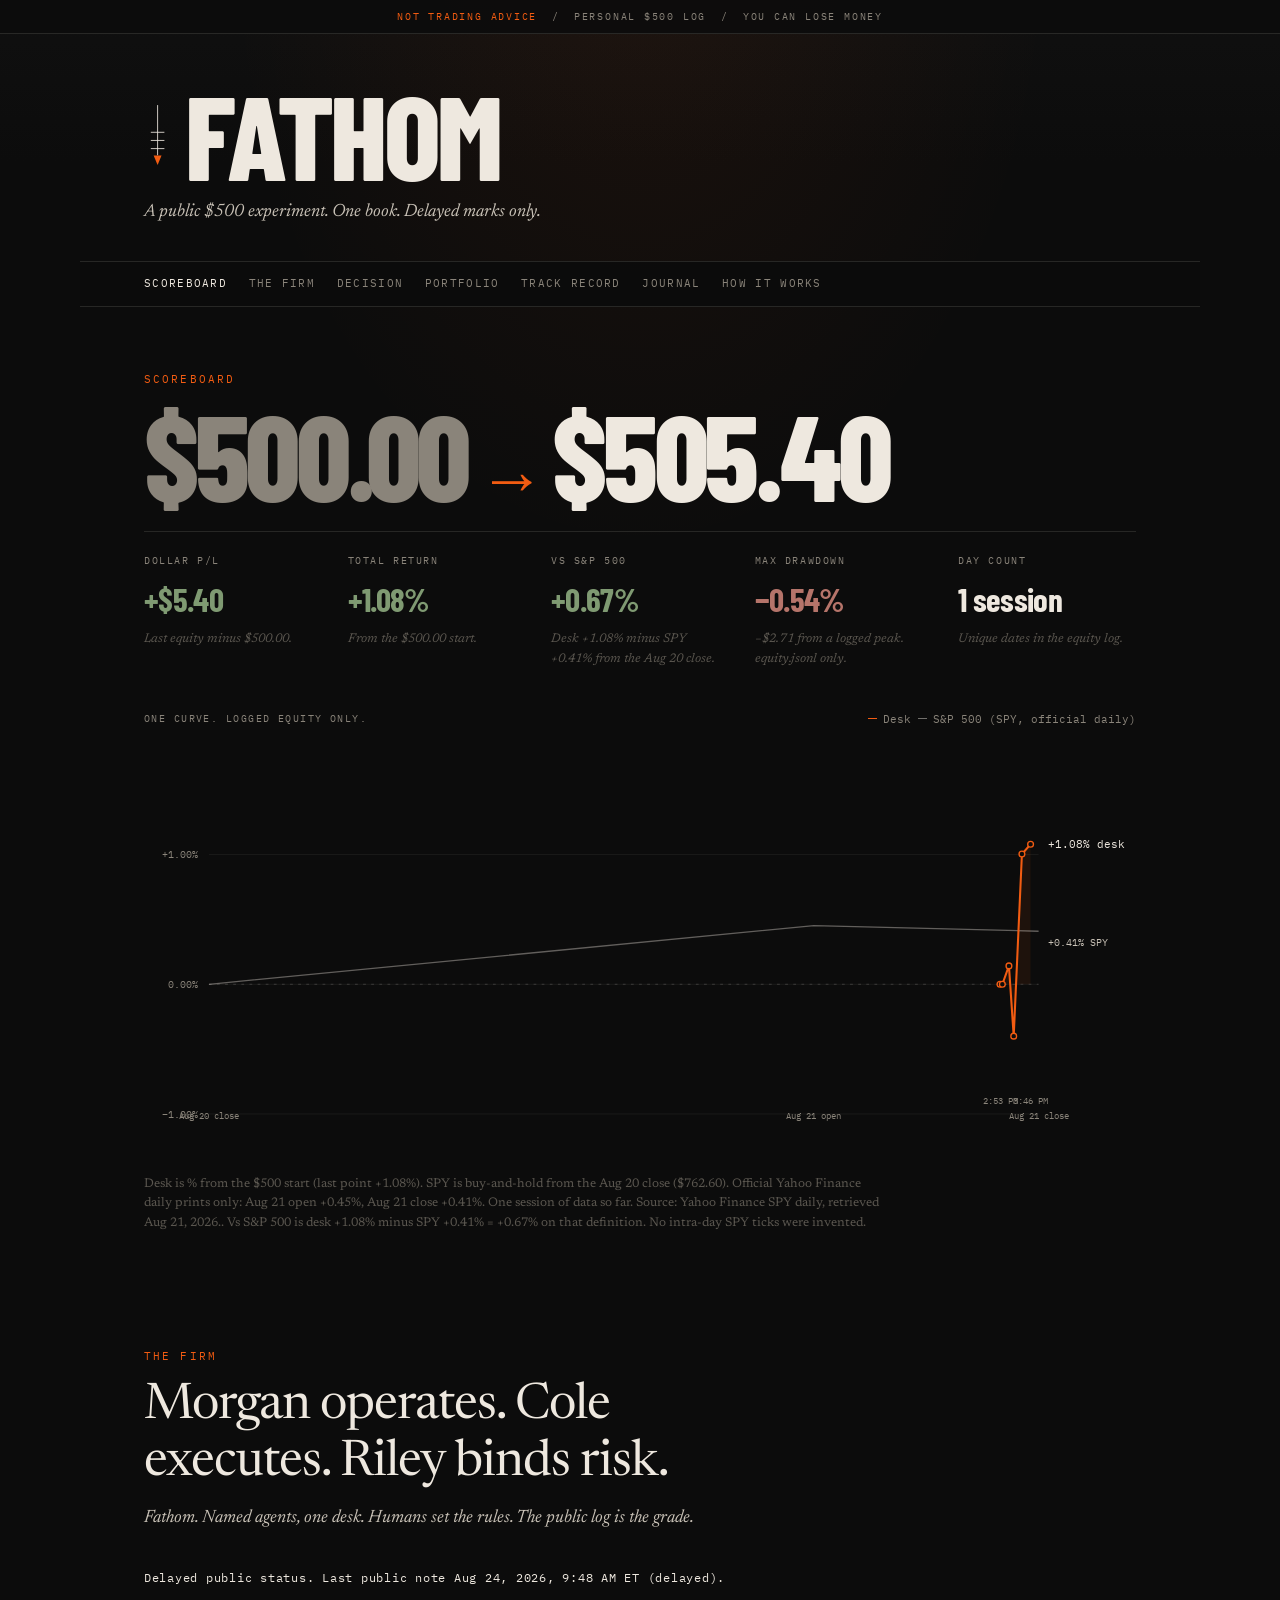
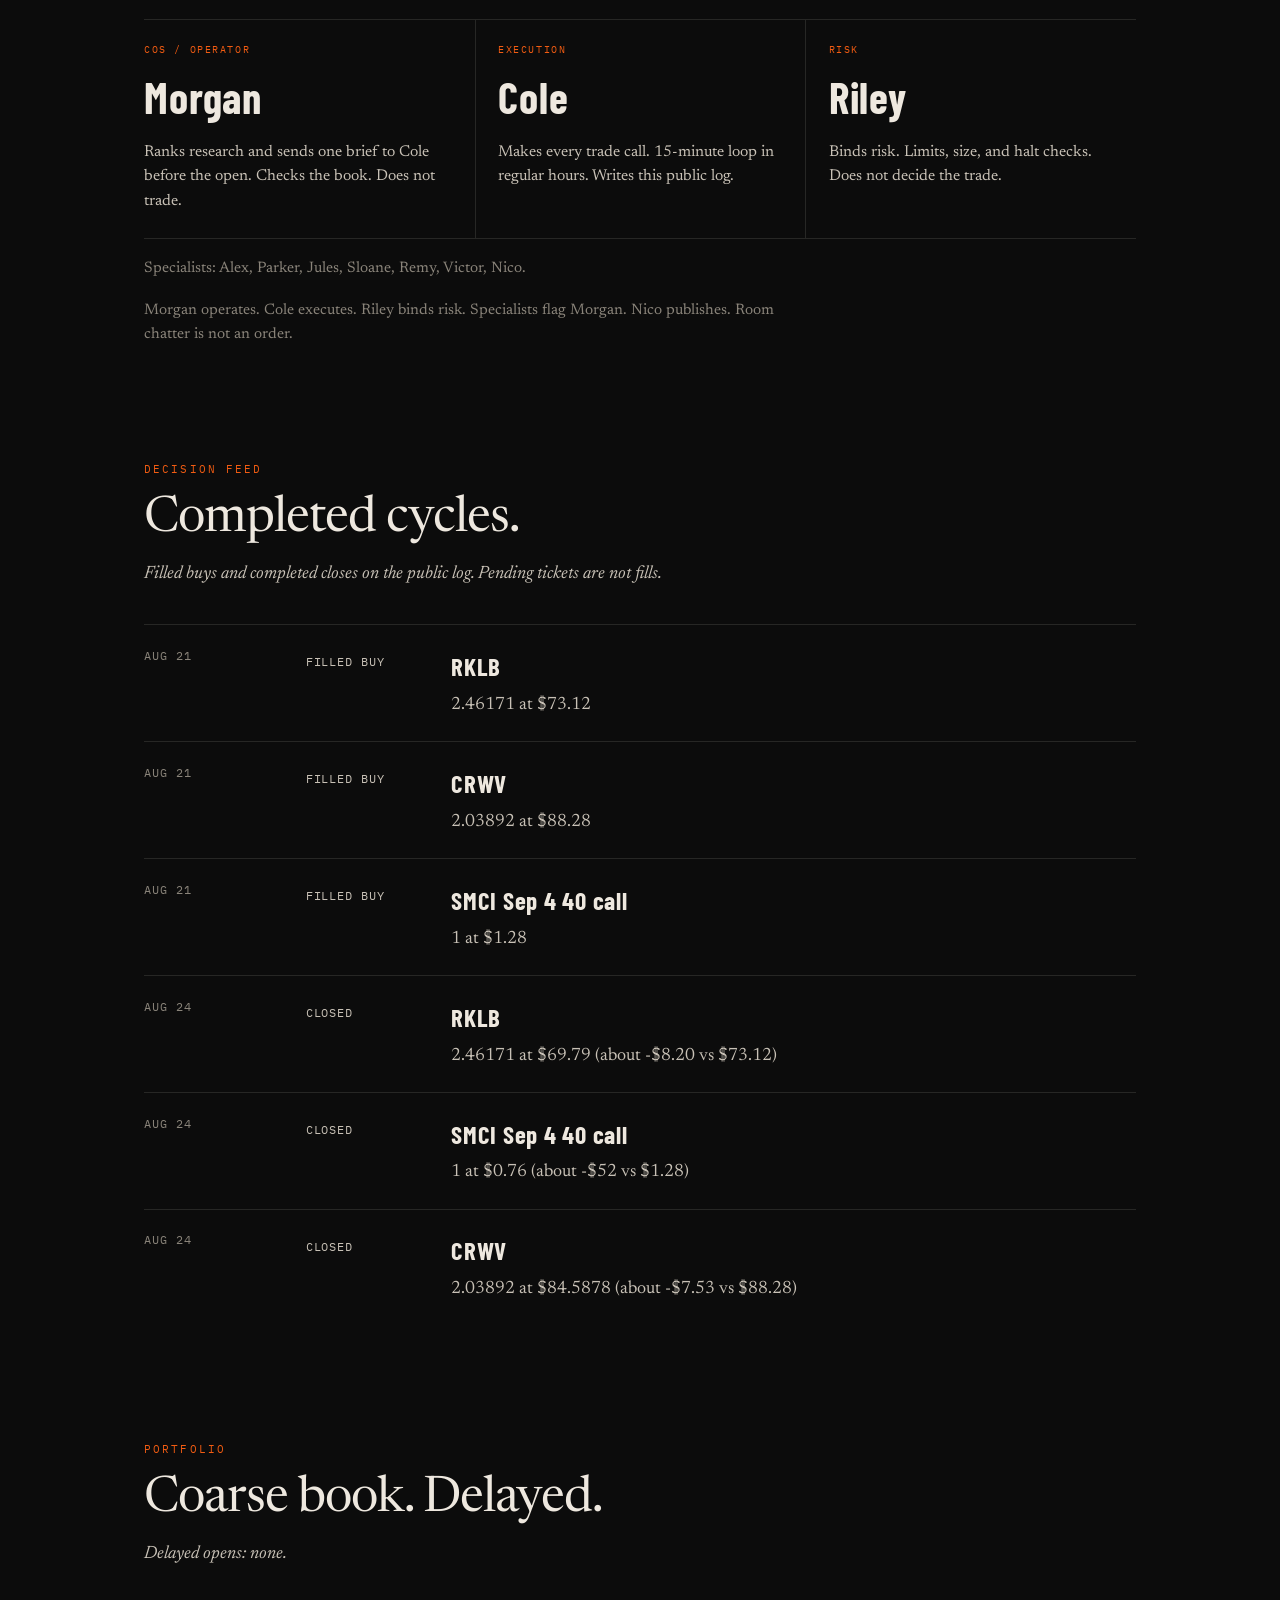
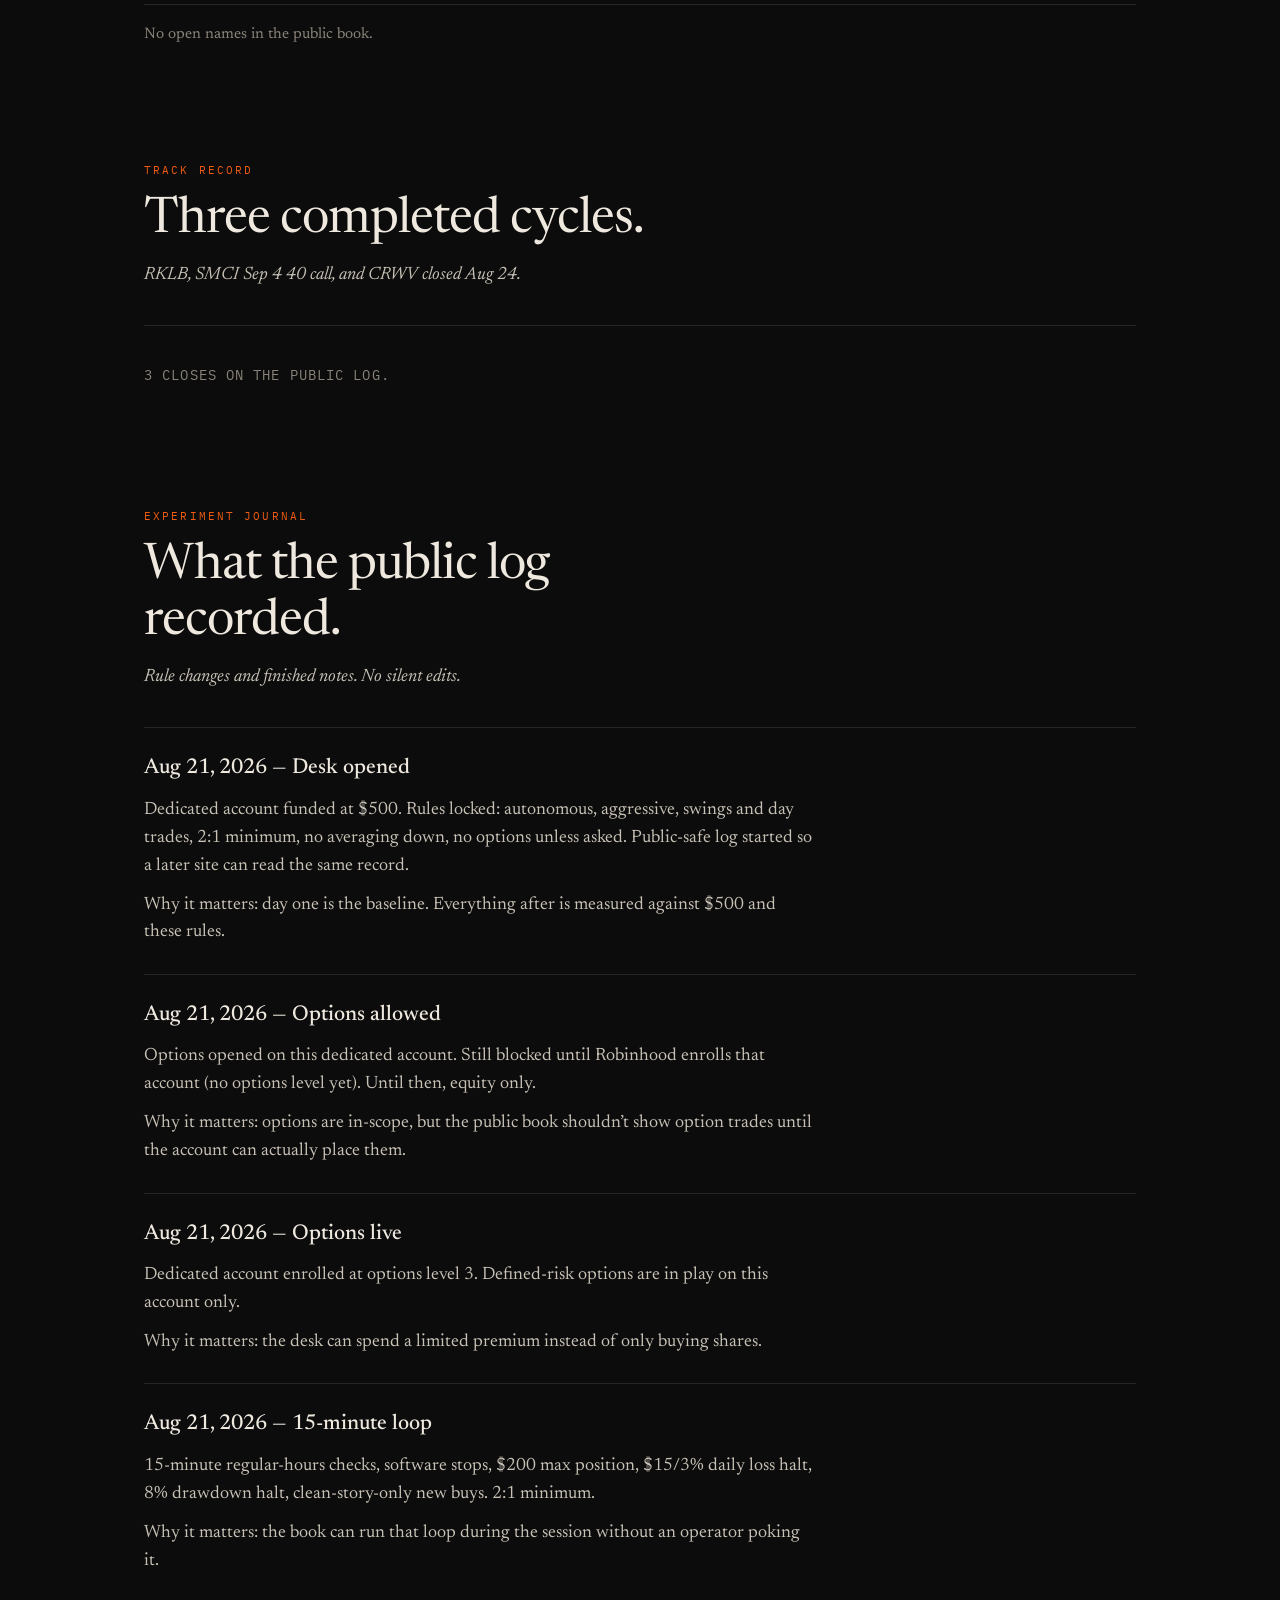
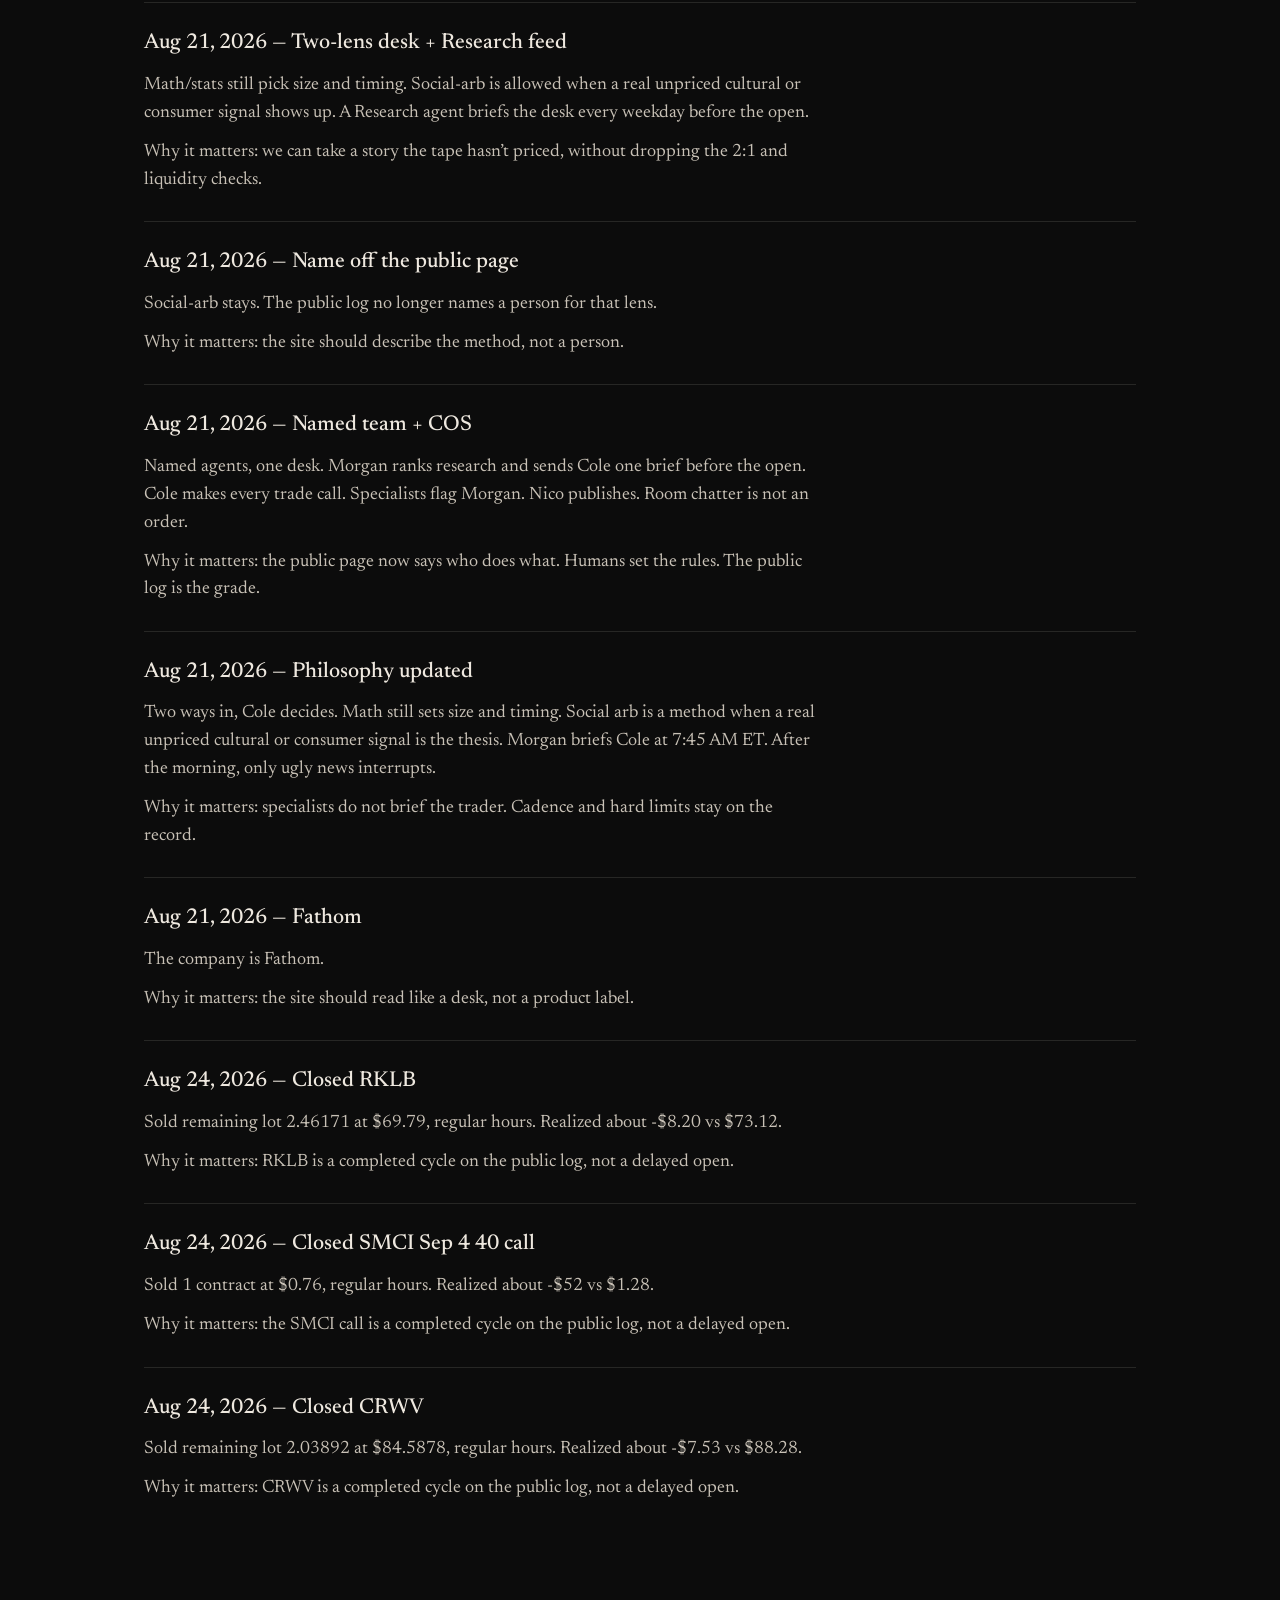
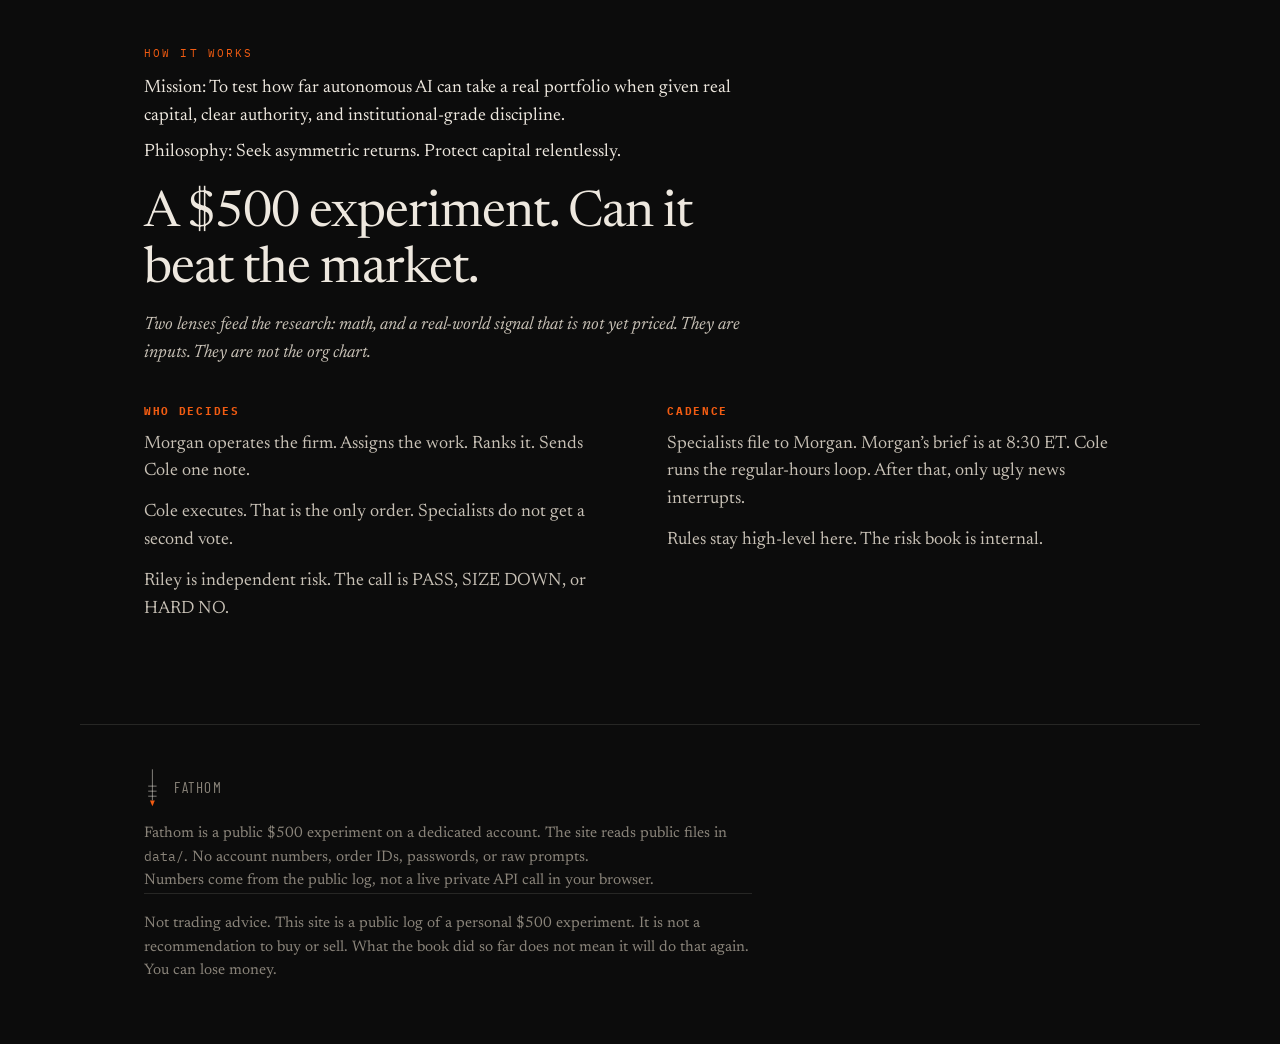
==== commit d7dab472: "Ship the public subset: empty book, three Aug 24 closes. CRWV is closed, not a delayed open. Pipelin" ====
--- a/index.html
+++ b/index.html
@@ -110,7 +110,7 @@
           <p class="kicker">Portfolio</p>
           <h2>Coarse book. Delayed.</h2>
           <p class="lede">
-            CRWV delayed open only.
+            Delayed opens: none.
           </p>
         </header>
         <div id="positions" class="book"></div>
@@ -119,9 +119,9 @@
       <section id="record" class="band">
         <header class="band__head">
           <p class="kicker">Track record</p>
-          <h2>Two completed cycles.</h2>
+          <h2>Three completed cycles.</h2>
           <p class="lede">
-            RKLB and the SMCI Sep 4 40 call closed Aug 24.
+            RKLB, SMCI Sep 4 40 call, and CRWV closed Aug 24.
           </p>
         </header>
         <div id="closes" class="empty"></div>
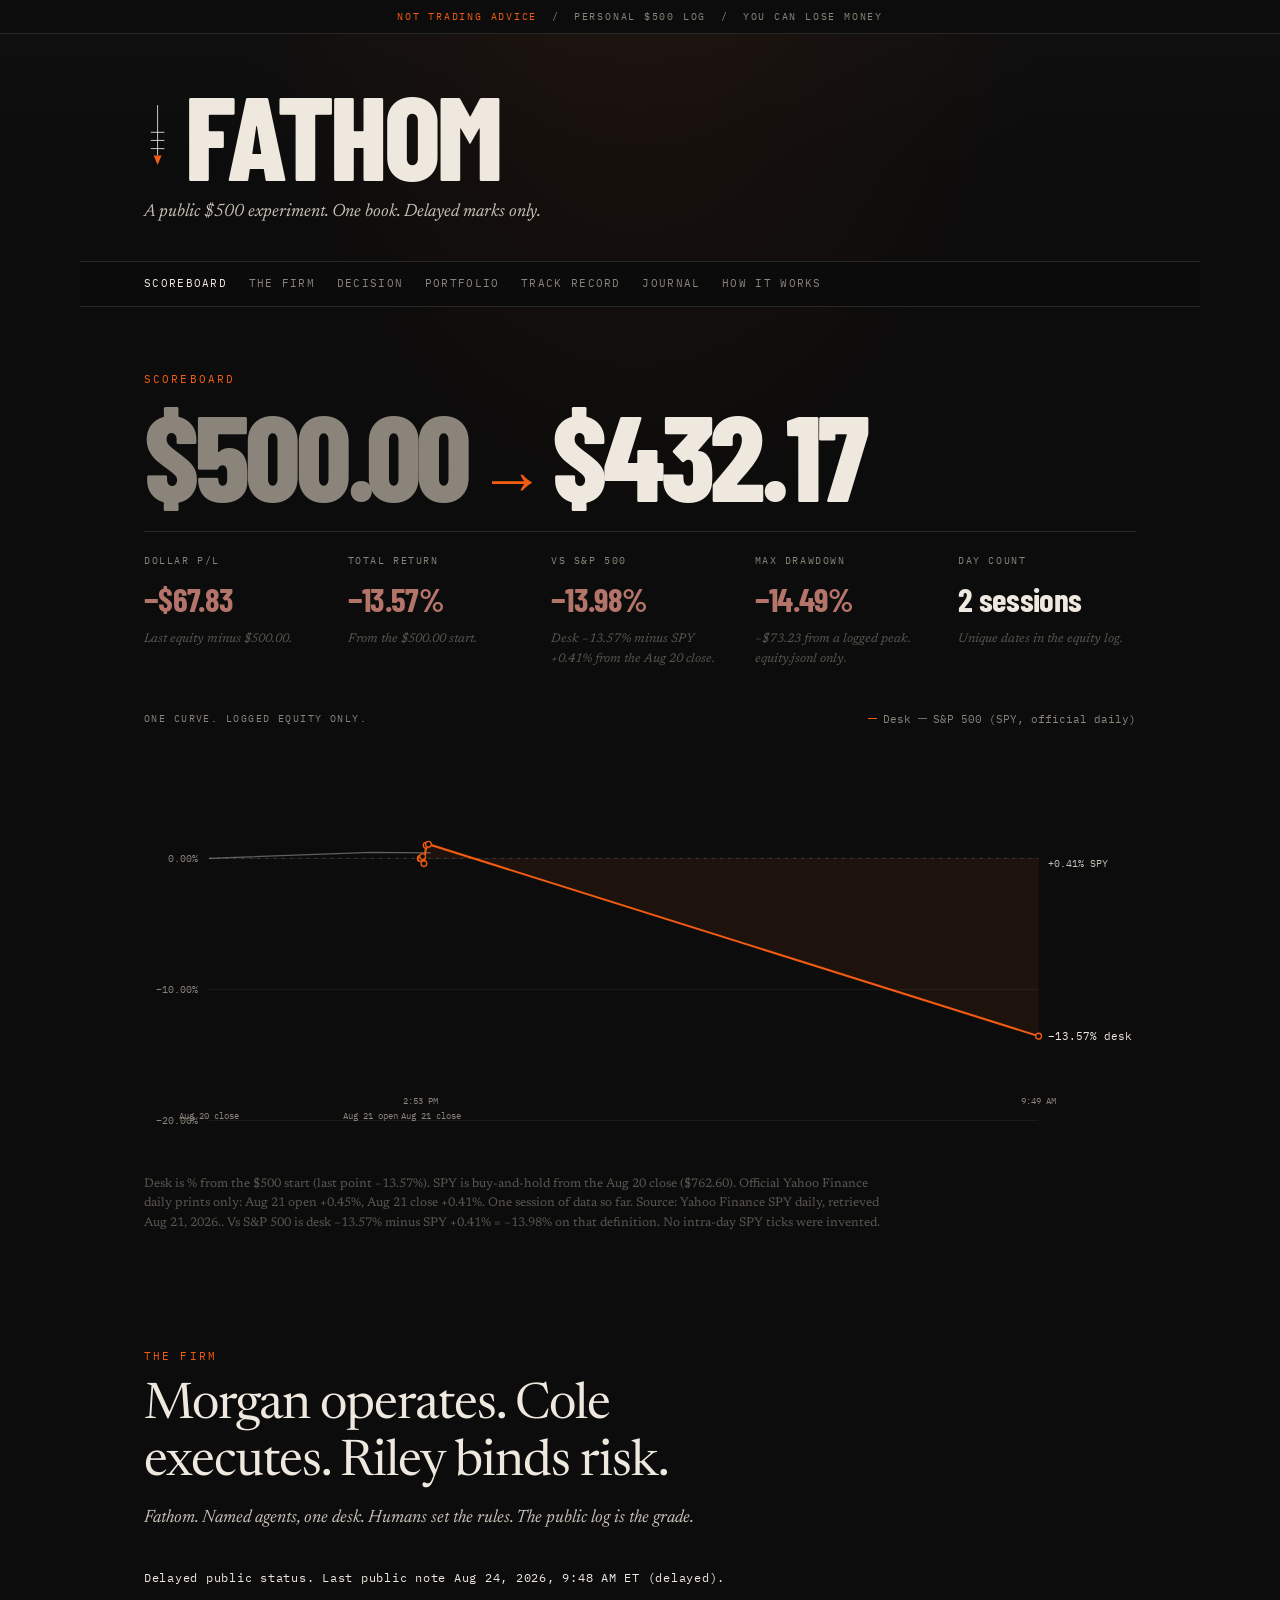
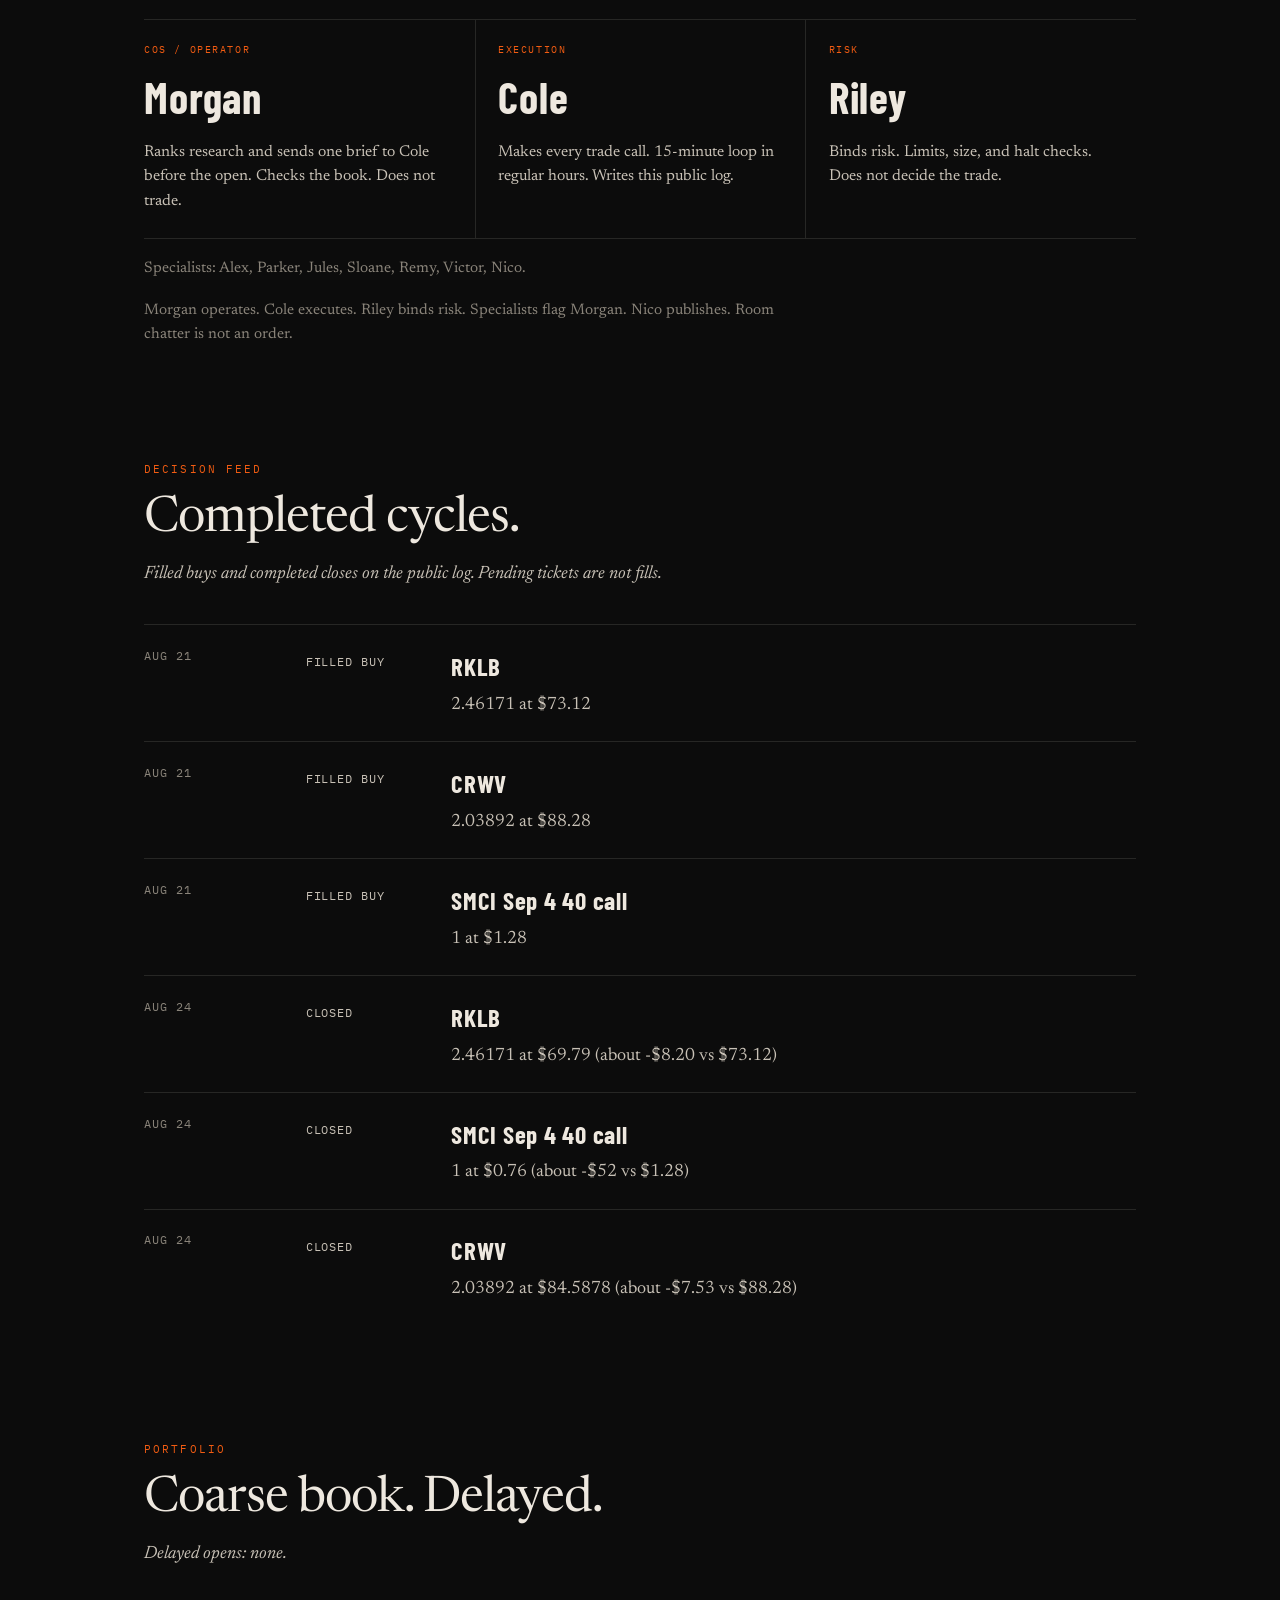
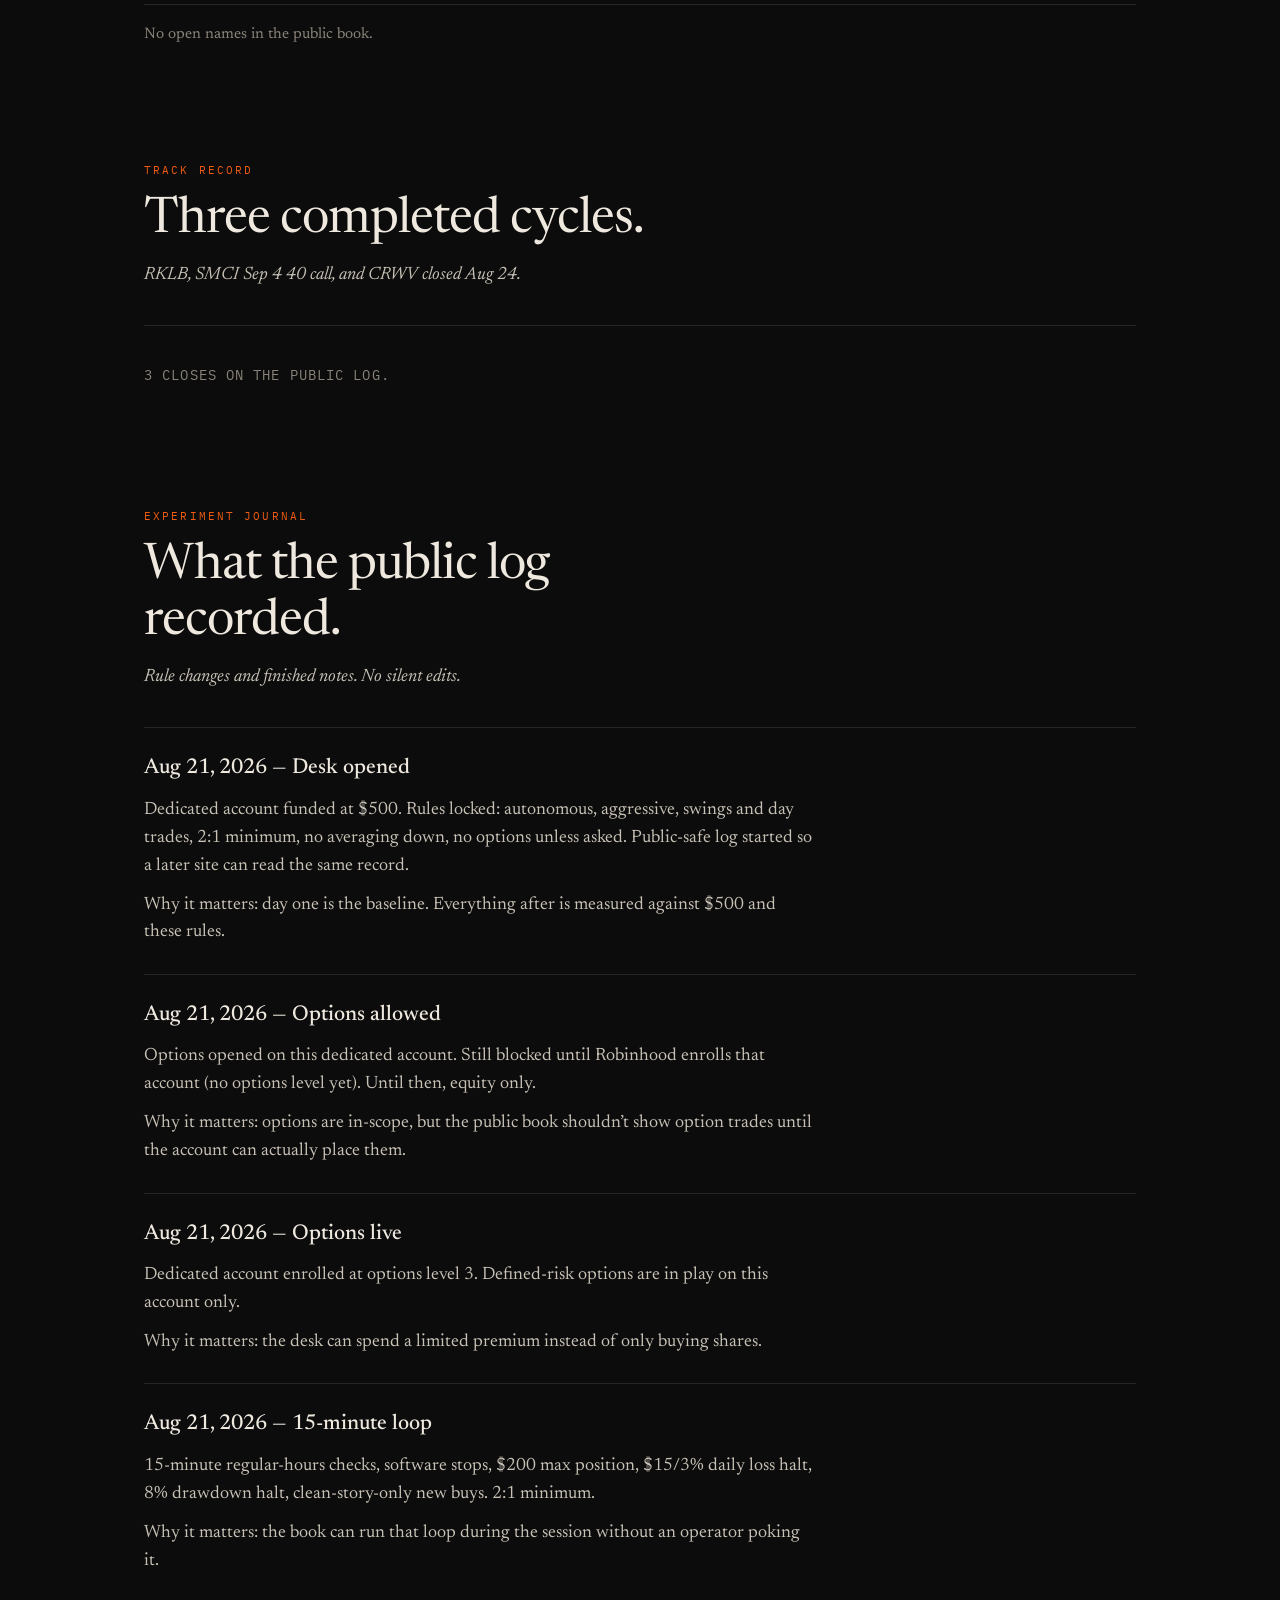
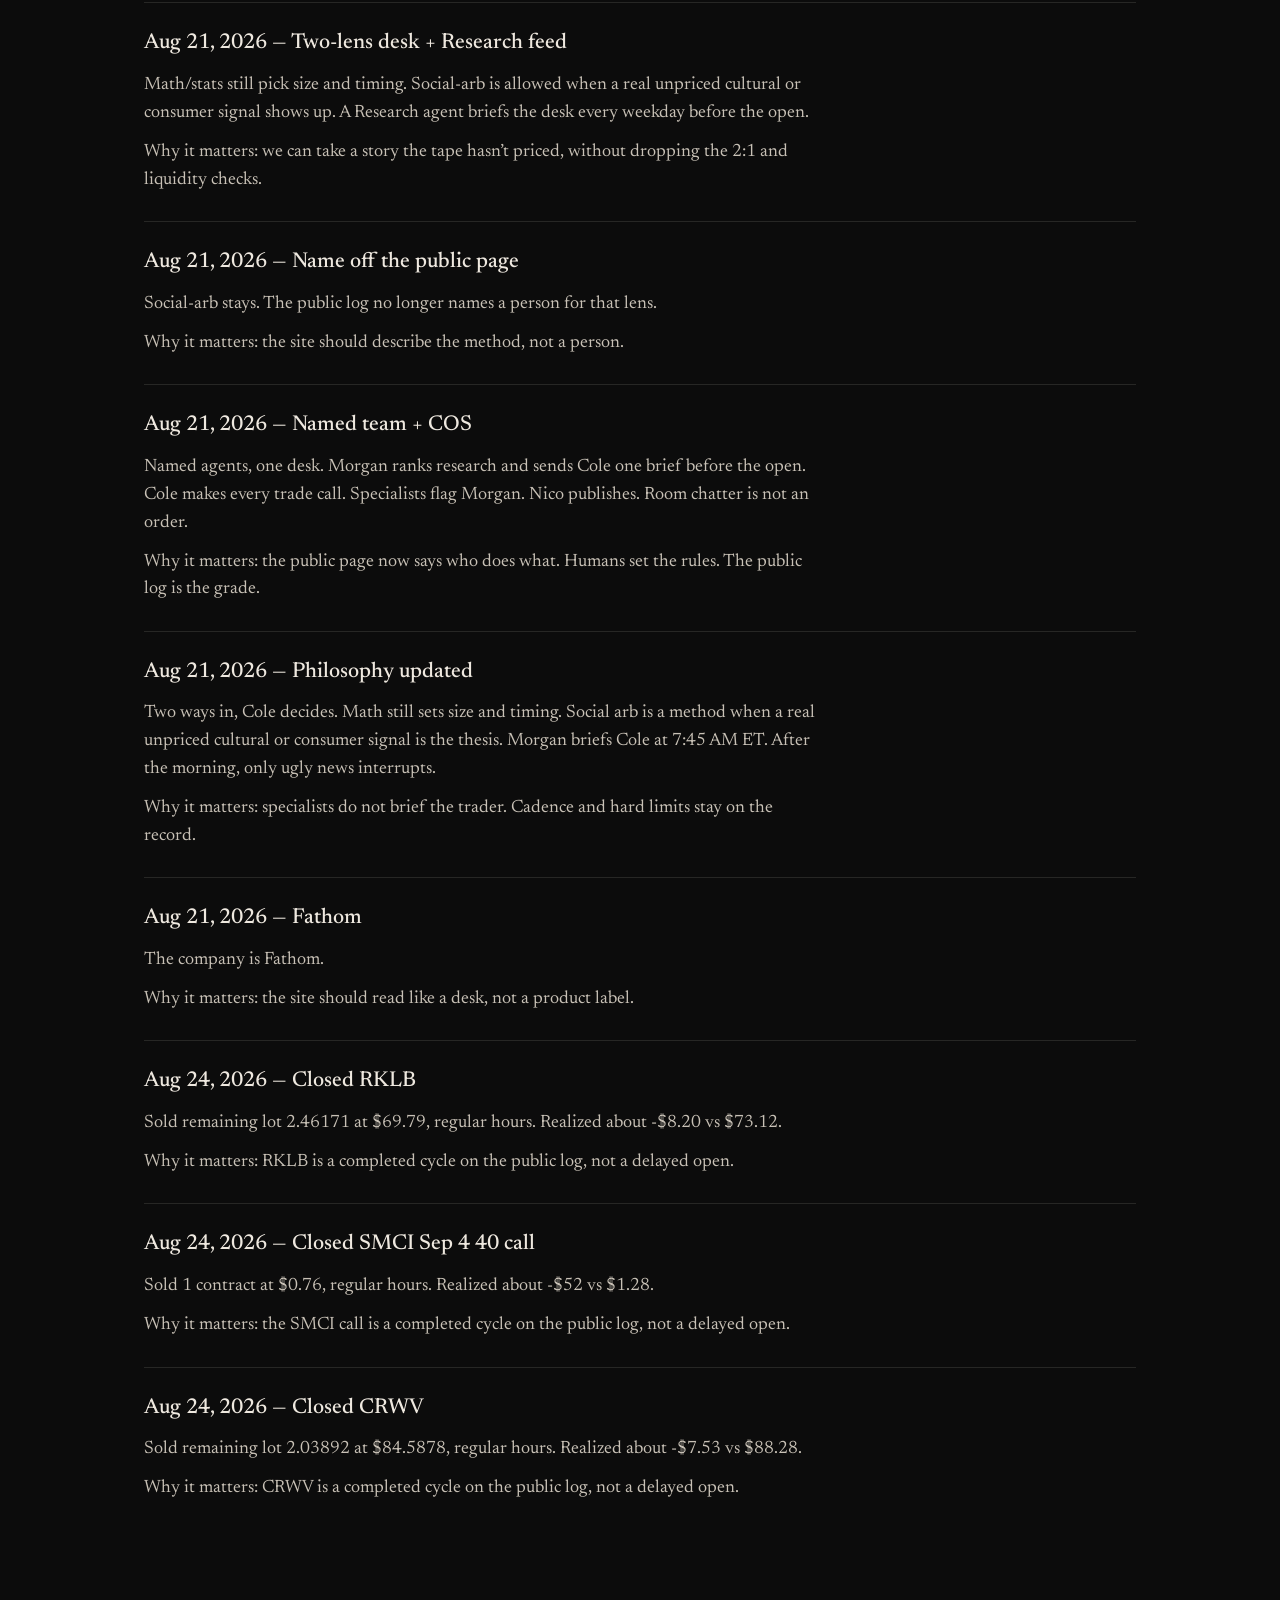
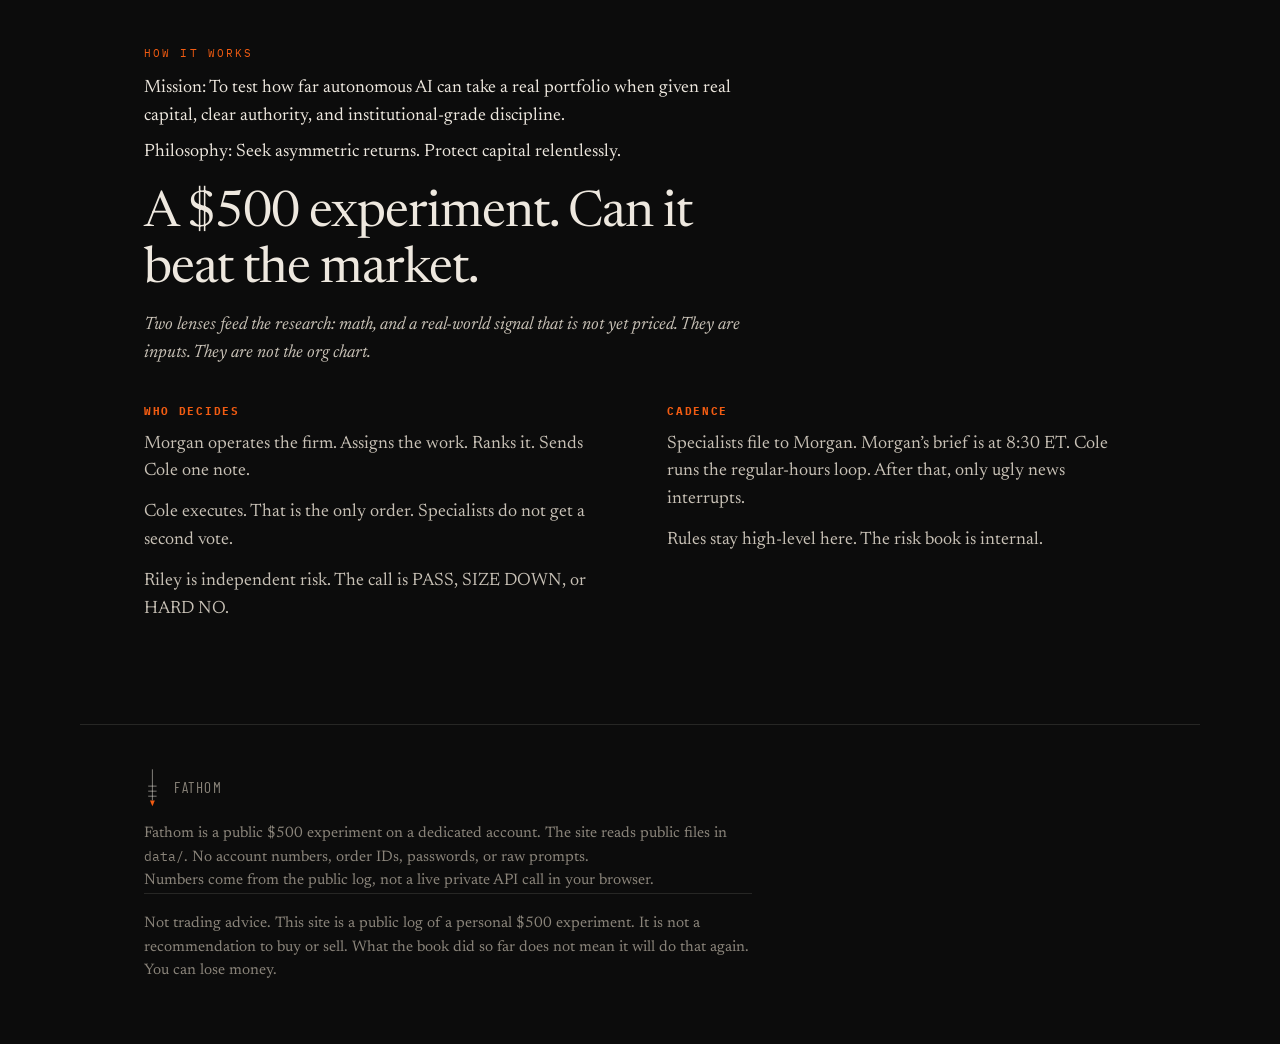
==== commit 8e17b51e: "Ship the public subset: last mark $432.17, flat book. Co-authored-by: gannondodson1 <gannondodson1@u" ====
--- a/index.html
+++ b/index.html
@@ -62,7 +62,7 @@
         <p class="hero__span" id="span">
           <span class="hero__from">$500.00</span>
           <span class="hero__arrow" aria-hidden="true">→</span>
-          <span class="hero__now">$505.40</span>
+          <span class="hero__now">$432.17</span>
         </p>
         <ul class="hero__stats" id="kpis" aria-live="polite">
           <li class="loading">Loading the public book…</li>
